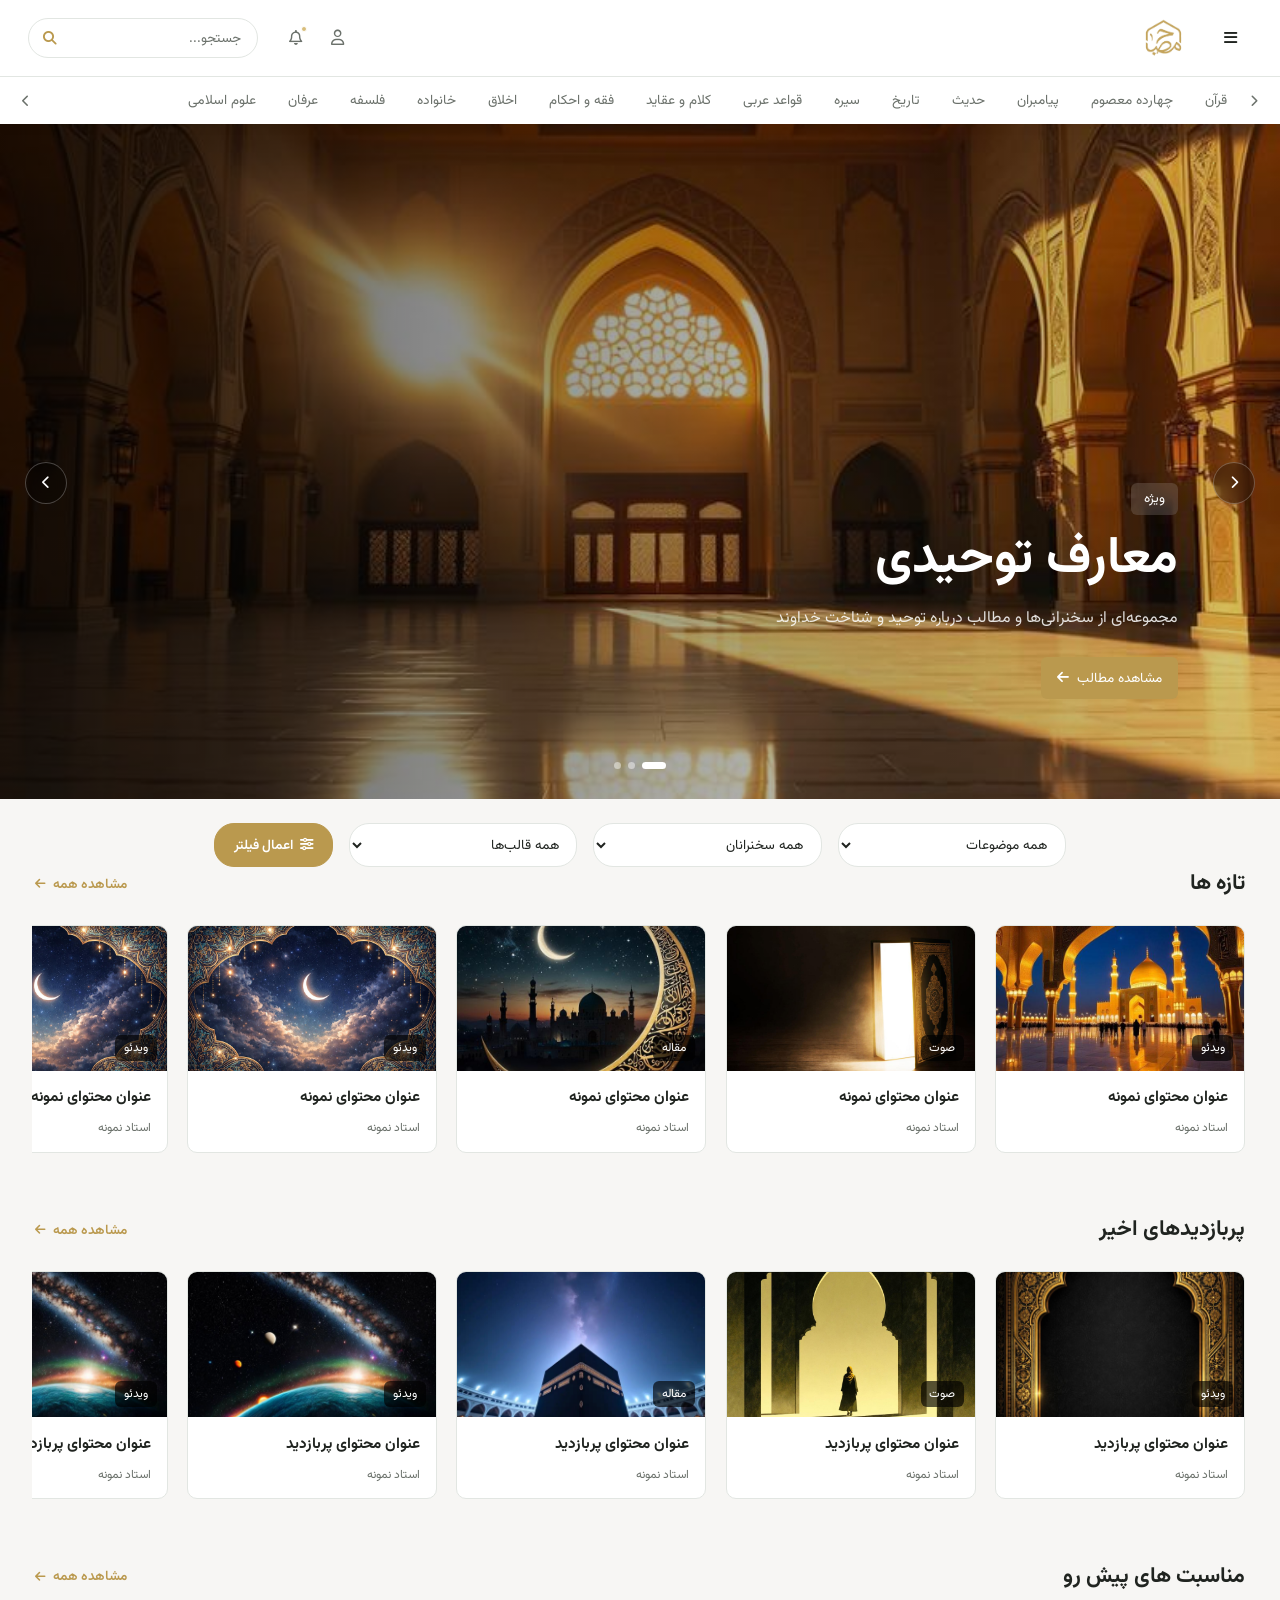
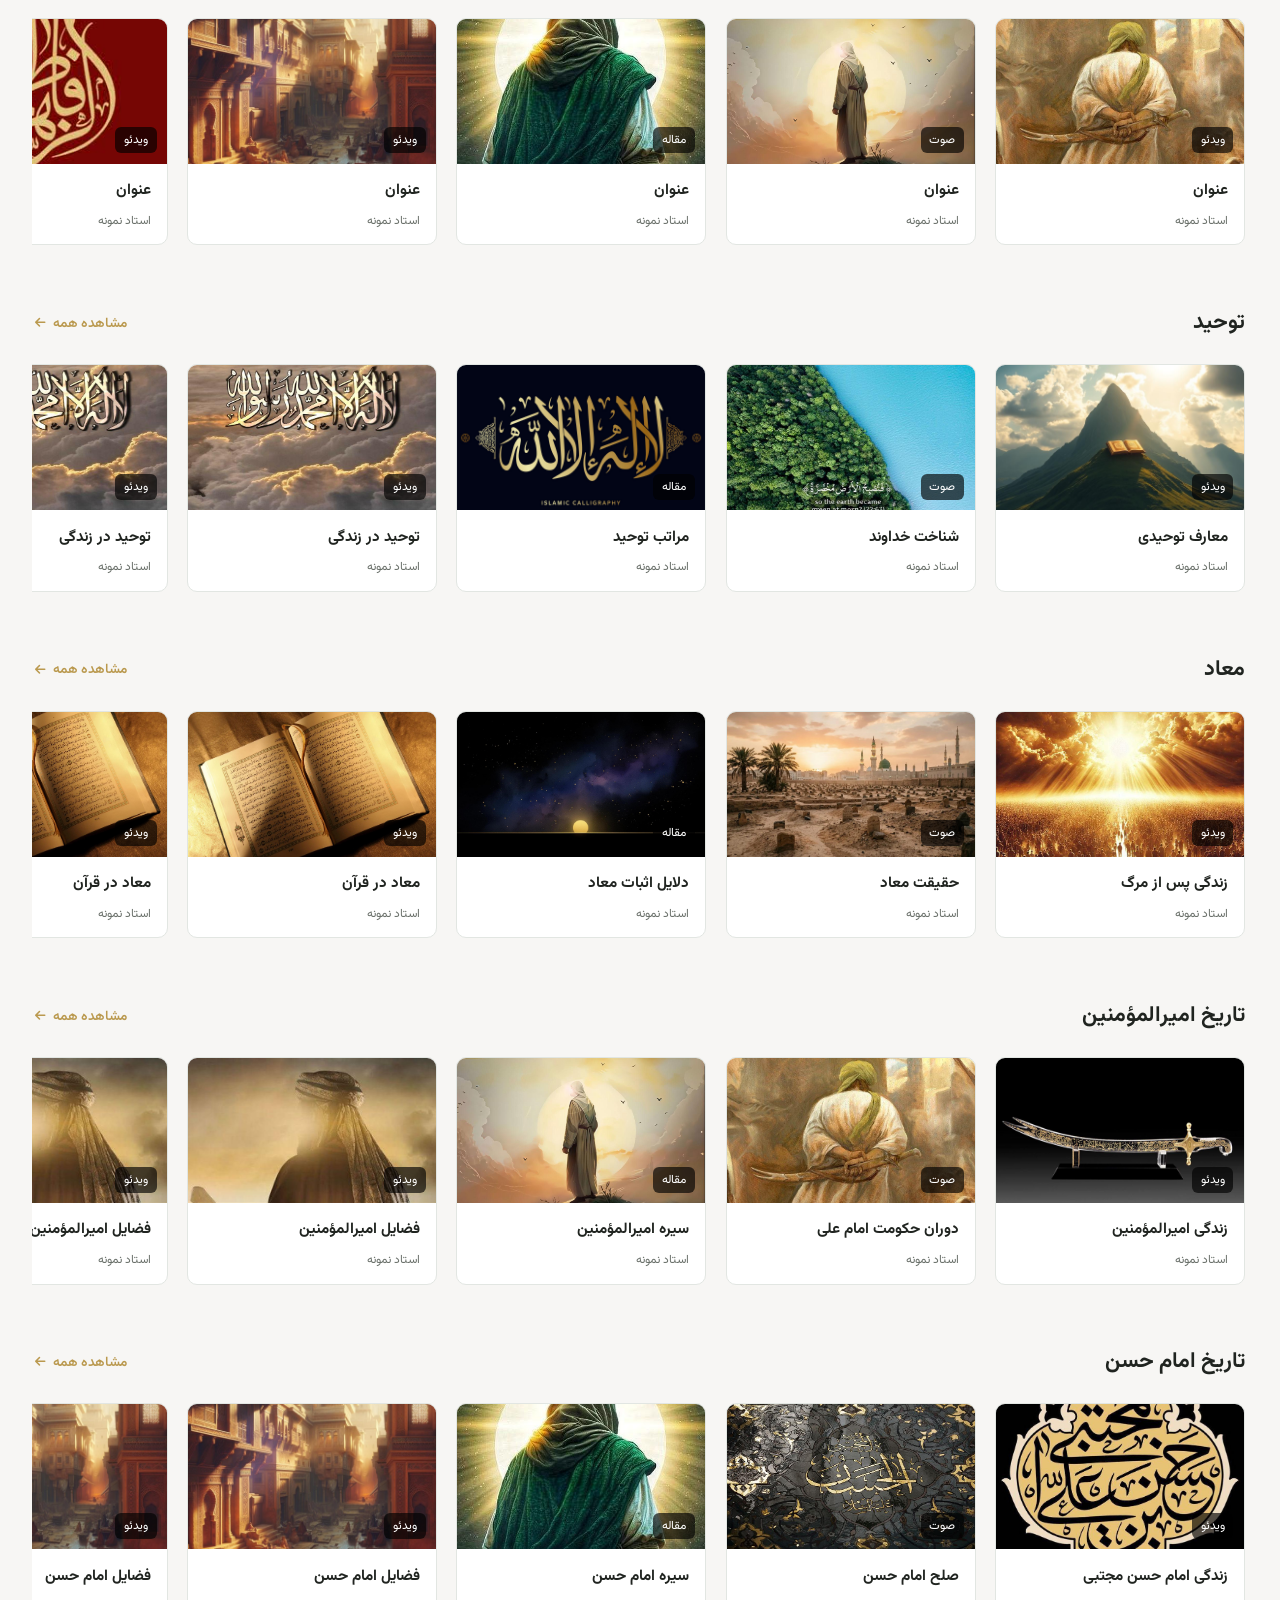
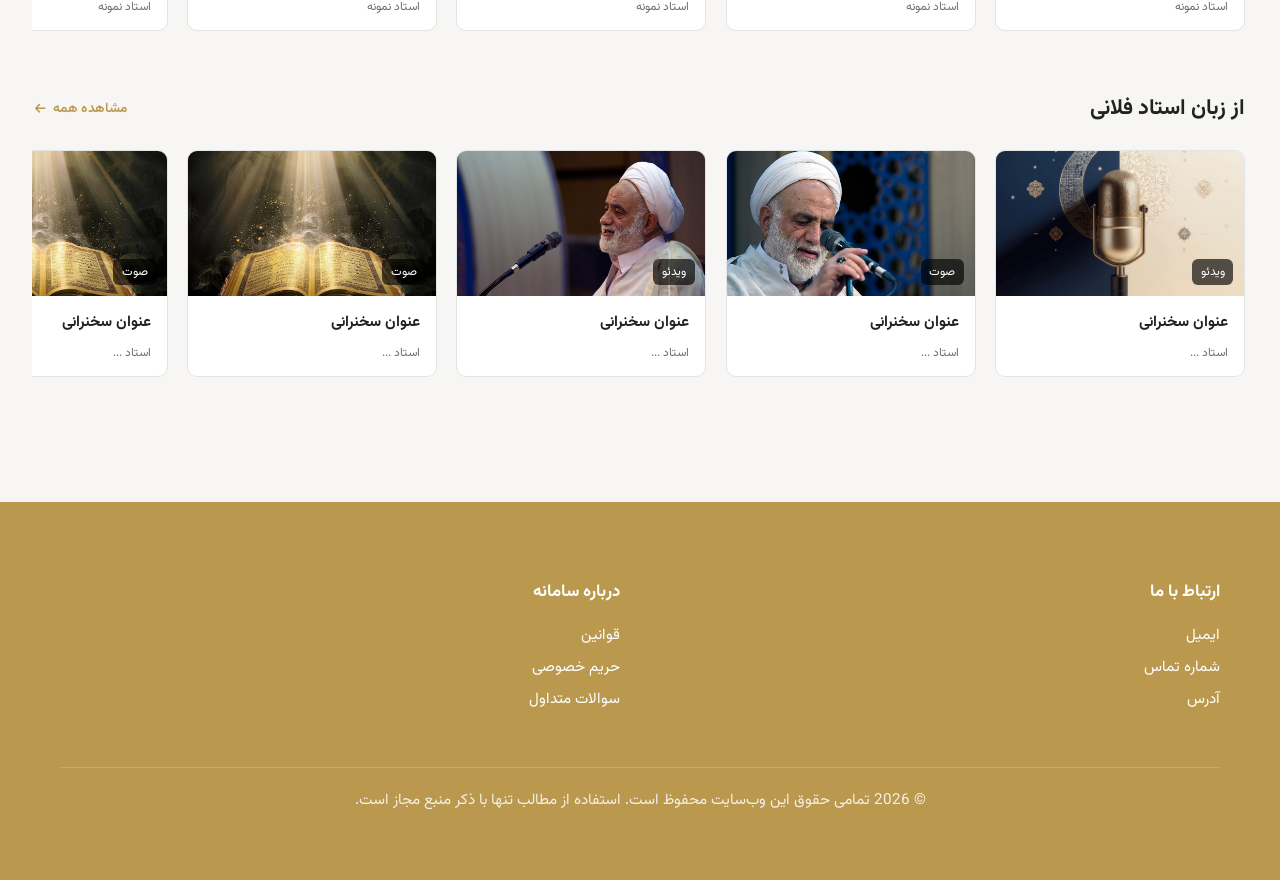
==== index.html @ 0bfedc6c "Change foldering" ====
﻿<!DOCTYPE html>
<html lang="fa" dir="rtl">

<head>

    <meta charset="UTF-8">
    <meta name="viewport" content="width=device-width, initial-scale=1.0">
    
    <title>سامانه مصباح</title>

    <!-- Font Awesome -->
    <link rel="stylesheet"
          href="https://cdnjs.cloudflare.com/ajax/libs/font-awesome/6.5.2/css/all.min.css">

    <!-- CSS -->
    <link rel="stylesheet" href="css/global.css">
    <link rel="stylesheet" href="css/home.css">

</head>

<body>

    <!-- Header -->
    <div id="header"></div>

    <main class="home-page">

        <!-- ================== HOME HERO ================== -->
        <section class="home-hero">
            <div class="hero-slider">

                <!-- SLIDE 1 -->
                <div class="hero-slide active"
                    style="background-image: url('pics/hero/hero1.jpg');">

                    <div class="hero-slide-overlay"></div>

                    <div class="hero-slide-content">

                        <span class="hero-slide-label">
                            ویژه
                        </span>

                        <h1>
                            معارف توحیدی
                        </h1>

                        <p>
                            مجموعه‌ای از سخنرانی‌ها و مطالب درباره توحید و شناخت خداوند
                        </p>

                        <button class="hero-slide-btn">
                            مشاهده مطالب
                            <i class="fa-solid fa-arrow-left"></i>
                        </button>

                    </div>
                </div>


                <!-- SLIDE 2 -->
                 <div class="hero-slide"
                    style="background-image: url('pics/hero/hero2.jpg');">

                    <div class="hero-slide-overlay"></div>

                    <div class="hero-slide-content">

                        <span class="hero-slide-label">
                            منتخب
                        </span>

                        <h1>
                            امام حسن مجتبی (ع)
                        </h1>

                        <p>
                            نگاهی به زندگی، سیره و شخصیت کریم اهل‌بیت
                        </p>

                        <button class="hero-slide-btn">
                            مشاهده مطالب
                            <i class="fa-solid fa-arrow-left"></i>
                        </button>

                    </div>
                </div>
                <div class="hero-slide"
                    style="background-image: url('pics/hero/hero2.jpg');">

                    <div class="hero-slide-overlay"></div>

                    <div class="hero-slide-content">

                        <span class="hero-slide-label">
                            منتخب
                        </span>

                        <h1>
                            امام حسن مجتبی (ع)
                        </h1>

                        <p>
                            نگاهی به زندگی، سیره و شخصیت کریم اهل‌بیت
                        </p>

                        <button class="hero-slide-btn">
                            مشاهده مطالب
                            <i class="fa-solid fa-arrow-left"></i>
                        </button>

                    </div>
                </div>


                <!-- SLIDE 3 -->
                <div class="hero-slide"
                    style="background-image: url('pics/hero/hero3.png');">

                    <div class="hero-slide-overlay"></div>

                    <div class="hero-slide-content">

                        <span class="hero-slide-label">
                            سخنرانی
                        </span>

                        <h1>
                            تاریخ امیرالمؤمنین (ع)
                        </h1>

                        <p>
                            مجموعه‌ای از سخنرانی‌ها درباره زندگی و تاریخ امیرالمؤمنین
                        </p>

                        <button class="hero-slide-btn">
                            مشاهده مطالب
                            <i class="fa-solid fa-arrow-left"></i>
                        </button>

                    </div>
                </div>


                <!-- SLIDER CONTROLS -->

                <button class="hero-slider-arrow hero-slider-prev"
                        aria-label="اسلاید قبلی">
                    <i class="fa-solid fa-chevron-right"></i>
                </button>

                <button class="hero-slider-arrow hero-slider-next"
                        aria-label="اسلاید بعدی">
                    <i class="fa-solid fa-chevron-left"></i>
                </button>


                <!-- DOTS -->

                <div class="hero-slider-dots">

                    <button class="hero-dot active"
                            data-slide="0"></button>

                    <button class="hero-dot"
                            data-slide="1"></button>

                    <button class="hero-dot"
                            data-slide="2"></button>

                </div>

            </div>
        </section>

        <!-- ================= HOME CONTENT ================= -->
        <section class="home-content">

            <!-- ================= VIDEO FILTER ================= -->
            <div class="filter-fields">

                <!-- موضوع -->
                <div class="filter-field">
                    <select id="topic-filter">
                        <option value="">همه موضوعات</option>
                        <option value="quran">قرآن</option>
                        <option value="ahlulbayt">چهارده معصوم</option>
                        <option value="prophets">پیامبران</option>
                        <option value="hadith">حدیث</option>
                        <option value="history">تاریخ</option>
                        <option value="seerah">سیره</option>
                        <option value="arabic">قواعد عربی</option>
                        <option value="aqeedah">کلام و عقاید</option>
                        <option value="fiqh">فقه و احکام</option>
                        <option value="ethics">اخلاق</option>
                        <option value="family">خانواده</option>
                        <option value="islamic-sciences">علوم اسلامی</option>
                    </select>
                </div>


                <!-- نام سخنران -->
                <div class="filter-field">
                    <select id="speaker-filter">
                        <option value="">همه سخنرانان</option>
                        <option value="speaker1">سخنران 1</option>
                        <option value="speaker2">سخنران 2</option>
                        <option value="speaker3">سخنران 3</option>
                    </select>
                </div>


                <!-- قالب -->
                <div class="filter-field">
                    <select id="format-filter">
                        <option value="">همه قالب‌ها</option>
                        <option value="video">ویدیو</option>
                        <option value="audio">صوت</option>
                        <option value="image">عکس</option>
                        <option value="text">متن</option>
                    </select>
                </div>


                <!-- دکمه اعمال -->
                <button type="button" class="filter-button" id="apply-filter">
                    <i class="fa-solid fa-sliders"></i>
                    اعمال فیلتر
                </button>

            </div>

            <!-- ===== NEWEST ===== -->
            <section class="content-row">

                <div class="content-row-header">
                    <h2>تازه ها</h2>
                    <a href="results.html?type=newest" class="view-all">مشاهده همه <i class="fa-solid fa-arrow-left"></i></a>
                </div>

                <div class="content-slider">

                    <article class="content-card">
                        <div class="content-card-image">
                            <img src="pics/content/content1.jpg" alt="">
                            <span class="content-type">ویدئو</span>
                        </div>

                        <div class="content-card-body">
                            <h3>عنوان محتوای نمونه</h3>
                            <p>استاد نمونه</p>
                        </div>
                    </article>

                    <article class="content-card">
                        <div class="content-card-image">
                            <img src="pics/content/content2.jpg" alt="">
                            <span class="content-type">صوت</span>
                        </div>

                        <div class="content-card-body">
                            <h3>عنوان محتوای نمونه</h3>
                            <p>استاد نمونه</p>
                        </div>
                    </article>

                    
                    <article class="content-card">
                        <div class="content-card-image">
                            <img src="pics/content/content3.jpg" alt="">
                            <span class="content-type">مقاله</span>
                        </div>

                        <div class="content-card-body">
                            <h3>عنوان محتوای نمونه</h3>
                            <p>استاد نمونه</p>
                        </div>
                    </article>

                    <article class="content-card">
                        <div class="content-card-image">
                            <img src="pics/content/content4.jpg" alt="">
                            <span class="content-type">ویدئو</span>
                        </div>

                        <div class="content-card-body">
                            <h3>عنوان محتوای نمونه</h3>
                            <p>استاد نمونه</p>
                        </div>
                    </article>

                    <article class="content-card">
                        <div class="content-card-image">
                            <img src="pics/content/content4.jpg" alt="">
                            <span class="content-type">ویدئو</span>
                        </div>

                        <div class="content-card-body">
                            <h3>عنوان محتوای نمونه</h3>
                            <p>استاد نمونه</p>
                        </div>
                    </article>
                </div>
            </section>


            <!-- ===== MOST VIEWED ===== -->
            <section class="content-row">

                <div class="content-row-header">
                    <h2>پربازدیدهای اخیر</h2>
                    <a href="results.html?type=popular" class="view-all">مشاهده همه <i class="fa-solid fa-arrow-left"></i></a>
                </div>

                <div class="content-slider">

                    <article class="content-card">
                        <div class="content-card-image">
                            <img src="pics/content/content5.jpg" alt="">
                            <span class="content-type">ویدئو</span>
                        </div>

                        <div class="content-card-body">
                            <h3>عنوان محتوای پربازدید</h3>
                            <p>استاد نمونه</p>
                        </div>
                    </article>

                    <article class="content-card">
                        <div class="content-card-image">
                            <img src="pics/content/content6.jpg" alt="">
                            <span class="content-type">صوت</span>
                        </div>

                        <div class="content-card-body">
                            <h3>عنوان محتوای پربازدید</h3>
                            <p>استاد نمونه</p>
                        </div>
                    </article>

                    <article class="content-card">
                        <div class="content-card-image">
                            <img src="pics/content/content7.jpg" alt="">
                            <span class="content-type">مقاله</span>
                        </div>

                        <div class="content-card-body">
                            <h3>عنوان محتوای پربازدید</h3>
                            <p>استاد نمونه</p>
                        </div>
                    </article>

                    <article class="content-card">
                        <div class="content-card-image">
                            <img src="pics/content/content8.jpg" alt="">
                            <span class="content-type">ویدئو</span>
                        </div>

                        <div class="content-card-body">
                            <h3>عنوان محتوای پربازدید</h3>
                            <p>استاد نمونه</p>
                        </div>
                    </article>

                                    <article class="content-card">
                        <div class="content-card-image">
                            <img src="pics/content/content8.jpg" alt="">
                            <span class="content-type">ویدئو</span>
                        </div>

                        <div class="content-card-body">
                            <h3>عنوان محتوای پربازدید</h3>
                            <p>استاد نمونه</p>
                        </div>
                    </article>

                </div>
            </section>

            <!-- ===== Upcoming occasions ===== -->
            <section class="content-row">

                <div class="content-row-header">
                    <h2>مناسبت های پیش رو</h2>
                    <a href="results.html?type=upcoming" class="view-all">مشاهده همه <i class="fa-solid fa-arrow-left"></i></a>
                </div>

                <div class="content-slider">

                    <article class="content-card">
                        <div class="content-card-image">
                            <img src="pics/content/content18.jpg" alt="">
                            <span class="content-type">ویدئو</span>
                        </div>

                        <div class="content-card-body">
                            <h3>عنوان</h3>
                            <p>استاد نمونه</p>
                        </div>
                    </article>

                    <article class="content-card">
                        <div class="content-card-image">
                            <img src="pics/content/content19.jpg" alt="">
                            <span class="content-type">صوت</span>
                        </div>

                        <div class="content-card-body">
                            <h3>عنوان</h3>
                            <p>استاد نمونه</p>
                        </div>
                    </article>

                    <article class="content-card">
                        <div class="content-card-image">
                            <img src="pics/content/content23.jpg" alt="">
                            <span class="content-type">مقاله</span>
                        </div>

                        <div class="content-card-body">
                            <h3>عنوان</h3>
                            <p>استاد نمونه</p>
                        </div>
                    </article>

                    <article class="content-card">
                        <div class="content-card-image">
                            <img src="pics/content/content24.jpg" alt="">
                            <span class="content-type">ویدئو</span>
                        </div>

                        <div class="content-card-body">
                            <h3>عنوان</h3>
                            <p>استاد نمونه</p>
                        </div>
                    </article>

                                    <article class="content-card">
                        <div class="content-card-image">
                            <img src="pics/content/content29.jpg" alt="">
                            <span class="content-type">ویدئو</span>
                        </div>

                        <div class="content-card-body">
                            <h3>عنوان</h3>
                            <p>استاد نمونه</p>
                        </div>
                    </article>

                </div>
            </section>

            <!-- ===== TOHID ===== -->
            <section class="content-row">

                <div class="content-row-header">
                    <h2>توحید</h2>
                    <a href="#" class="view-all">مشاهده همه <i class="fa-solid fa-arrow-left"></i></a>
                </div>

                <div class="content-slider">

                    <article class="content-card">
                        <div class="content-card-image">
                            <img src="pics/content/content9.jpg" alt="">
                            <span class="content-type">ویدئو</span>
                        </div>
                        <div class="content-card-body">
                            <h3>معارف توحیدی</h3>
                            <p>استاد نمونه</p>
                        </div>
                    </article>

                    <article class="content-card">
                        <div class="content-card-image">
                            <img src="pics/content/content10.jpg" alt="">
                            <span class="content-type">صوت</span>
                        </div>
                        <div class="content-card-body">
                            <h3>شناخت خداوند</h3>
                            <p>استاد نمونه</p>
                        </div>
                    </article>

                    <article class="content-card">
                        <div class="content-card-image">
                            <img src="pics/content/content11.jpg" alt="">
                            <span class="content-type">مقاله</span>
                        </div>
                        <div class="content-card-body">
                            <h3>مراتب توحید</h3>
                            <p>استاد نمونه</p>
                        </div>
                    </article>

                    <article class="content-card">
                        <div class="content-card-image">
                            <img src="pics/content/content12.jpg" alt="">
                            <span class="content-type">ویدئو</span>
                        </div>
                        <div class="content-card-body">
                            <h3>توحید در زندگی</h3>
                            <p>استاد نمونه</p>
                        </div>
                    </article>

                                    <article class="content-card">
                        <div class="content-card-image">
                            <img src="pics/content/content12.jpg" alt="">
                            <span class="content-type">ویدئو</span>
                        </div>
                        <div class="content-card-body">
                            <h3>توحید در زندگی</h3>
                            <p>استاد نمونه</p>
                        </div>
                    </article>

                </div>
            </section>


            <!-- ===== MAAD ===== -->
            <section class="content-row">

                <div class="content-row-header">
                    <h2>معاد</h2>
                    <a href="#" class="view-all">مشاهده همه <i class="fa-solid fa-arrow-left"></i></a>
                </div>

                <div class="content-slider">

                    <article class="content-card">
                        <div class="content-card-image">
                            <img src="pics/content/content13.jpg" alt="">
                            <span class="content-type">ویدئو</span>
                        </div>
                        <div class="content-card-body">
                            <h3>زندگی پس از مرگ</h3>
                            <p>استاد نمونه</p>
                        </div>
                    </article>

                    <article class="content-card">
                        <div class="content-card-image">
                            <img src="pics/content/content14.jpg" alt="">
                            <span class="content-type">صوت</span>
                        </div>
                        <div class="content-card-body">
                            <h3>حقیقت معاد</h3>
                            <p>استاد نمونه</p>
                        </div>
                    </article>

                    <article class="content-card">
                        <div class="content-card-image">
                            <img src="pics/content/content15.jpg" alt="">
                            <span class="content-type">مقاله</span>
                        </div>
                        <div class="content-card-body">
                            <h3>دلایل اثبات معاد</h3>
                            <p>استاد نمونه</p>
                        </div>
                    </article>

                    <article class="content-card">
                        <div class="content-card-image">
                            <img src="pics/content/content16.jpg" alt="">
                            <span class="content-type">ویدئو</span>
                        </div>
                        <div class="content-card-body">
                            <h3>معاد در قرآن</h3>
                            <p>استاد نمونه</p>
                        </div>
                    </article>

                                    <article class="content-card">
                        <div class="content-card-image">
                            <img src="pics/content/content16.jpg" alt="">
                            <span class="content-type">ویدئو</span>
                        </div>
                        <div class="content-card-body">
                            <h3>معاد در قرآن</h3>
                            <p>استاد نمونه</p>
                        </div>
                    </article>

                </div>
            </section>


            <!-- ===== IMAM ALI ===== -->
            <section class="content-row">

                <div class="content-row-header">
                    <h2>تاریخ امیرالمؤمنین</h2>
                    <a href="#" class="view-all">مشاهده همه <i class="fa-solid fa-arrow-left"></i></a>
                </div>

                <div class="content-slider">

                    <article class="content-card">
                        <div class="content-card-image">
                            <img src="pics/content/content17.jpg" alt="">
                            <span class="content-type">ویدئو</span>
                        </div>
                        <div class="content-card-body">
                            <h3>زندگی امیرالمؤمنین</h3>
                            <p>استاد نمونه</p>
                        </div>
                    </article>

                    <article class="content-card">
                        <div class="content-card-image">
                            <img src="pics/content/content18.jpg" alt="">
                            <span class="content-type">صوت</span>
                        </div>
                        <div class="content-card-body">
                            <h3>دوران حکومت امام علی</h3>
                            <p>استاد نمونه</p>
                        </div>
                    </article>

                    <article class="content-card">
                        <div class="content-card-image">
                            <img src="pics/content/content19.jpg" alt="">
                            <span class="content-type">مقاله</span>
                        </div>
                        <div class="content-card-body">
                            <h3>سیره امیرالمؤمنین</h3>
                            <p>استاد نمونه</p>
                        </div>
                    </article>

                    <article class="content-card">
                        <div class="content-card-image">
                            <img src="pics/content/content20.jpg" alt="">
                            <span class="content-type">ویدئو</span>
                        </div>
                        <div class="content-card-body">
                            <h3>فضایل امیرالمؤمنین</h3>
                            <p>استاد نمونه</p>
                        </div>
                    </article>

                                    <article class="content-card">
                        <div class="content-card-image">
                            <img src="pics/content/content20.jpg" alt="">
                            <span class="content-type">ویدئو</span>
                        </div>
                        <div class="content-card-body">
                            <h3>فضایل امیرالمؤمنین</h3>
                            <p>استاد نمونه</p>
                        </div>
                    </article>

                </div>
            </section>


            <!-- ===== IMAM HASAN ===== -->
            <section class="content-row">

                <div class="content-row-header">
                    <h2>تاریخ امام حسن</h2>
                    <a href="#" class="view-all">مشاهده همه <i class="fa-solid fa-arrow-left"></i></a>
                </div>

                <div class="content-slider">

                    <article class="content-card">
                        <div class="content-card-image">
                            <img src="pics/content/content21.jpg" alt="">
                            <span class="content-type">ویدئو</span>
                        </div>
                        <div class="content-card-body">
                            <h3>زندگی امام حسن مجتبی</h3>
                            <p>استاد نمونه</p>
                        </div>
                    </article>

                    <article class="content-card">
                        <div class="content-card-image">
                            <img src="pics/content/content22.jpg" alt="">
                            <span class="content-type">صوت</span>
                        </div>
                        <div class="content-card-body">
                            <h3>صلح امام حسن</h3>
                            <p>استاد نمونه</p>
                        </div>
                    </article>

                    <article class="content-card">
                        <div class="content-card-image">
                            <img src="pics/content/content23.jpg" alt="">
                            <span class="content-type">مقاله</span>
                        </div>
                        <div class="content-card-body">
                            <h3>سیره امام حسن</h3>
                            <p>استاد نمونه</p>
                        </div>
                    </article>

                    <article class="content-card">
                        <div class="content-card-image">
                            <img src="pics/content/content24.jpg" alt="">
                            <span class="content-type">ویدئو</span>
                        </div>
                        <div class="content-card-body">
                            <h3>فضایل امام حسن</h3>
                            <p>استاد نمونه</p>
                        </div>
                    </article>

                                    <article class="content-card">
                        <div class="content-card-image">
                            <img src="pics/content/content24.jpg" alt="">
                            <span class="content-type">ویدئو</span>
                        </div>
                        <div class="content-card-body">
                            <h3>فضایل امام حسن</h3>
                            <p>استاد نمونه</p>
                        </div>
                    </article>

                </div>
            </section>


            <!-- ===== BY PROFESSOR ===== -->
            <section class="content-row">

                <div class="content-row-header">
                    <h2>از زبان استاد فلانی</h2>
                    <a href="#" class="view-all">مشاهده همه <i class="fa-solid fa-arrow-left"></i></a>
                </div>

                <div class="content-slider">

                    <article class="content-card">
                        <div class="content-card-image">
                            <img src="pics/content/content25.jpg" alt="">
                            <span class="content-type">ویدئو</span>
                        </div>
                        <div class="content-card-body">
                            <h3>عنوان سخنرانی</h3>
                            <p>استاد ...</p>
                        </div>
                    </article>

                    <article class="content-card">
                        <div class="content-card-image">
                            <img src="pics/content/content26.jpg" alt="">
                            <span class="content-type">صوت</span>
                        </div>
                        <div class="content-card-body">
                            <h3>عنوان سخنرانی</h3>
                            <p>استاد ...</p>
                        </div>
                    </article>

                    <article class="content-card">
                        <div class="content-card-image">
                            <img src="pics/content/content27.jpg" alt="">
                            <span class="content-type">ویدئو</span>
                        </div>
                        <div class="content-card-body">
                            <h3>عنوان سخنرانی</h3>
                            <p>استاد ...</p>
                        </div>
                    </article>

                    <article class="content-card">
                        <div class="content-card-image">
                            <img src="pics/content/content28.jpg" alt="">
                            <span class="content-type">صوت</span>
                        </div>
                        <div class="content-card-body">
                            <h3>عنوان سخنرانی</h3>
                            <p>استاد ...</p>
                        </div>
                    </article>

                                    <article class="content-card">
                        <div class="content-card-image">
                            <img src="pics/content/content28.jpg" alt="">
                            <span class="content-type">صوت</span>
                        </div>
                        <div class="content-card-body">
                            <h3>عنوان سخنرانی</h3>
                            <p>استاد ...</p>
                        </div>
                    </article>

                </div>
            </section>

        </section>

    </main>

    <!-- Footer -->
    <div id="footer"></div>

    <script src="js/global.js"></script>
    <script src="js/home.js"></script>

</body>

</html>
---- css/global.css ----
/* ===========================
   Google Font
=========================== */

@import url('https://fonts.googleapis.com/css2?family=Vazirmatn:wght@300;400;500;600;700&display=swap');
/* =========================================================
   ROOT VARIABLES
========================================================= */

:root {

    /* Colors */
    
    --primary: #ba994e;
    --primary-light: #D8BD7A;
    --primary-soft: #f3eddd;
    --primary-dark: #9B7B38;


    --background: #f7f6f4;
    /* --background: #120b00; */
    --surface: #ffffff;

    --text: #202420;
    /* --text: #fdfdfd; */
    --text-light: #6b716b;

    --border: #e2e6e2;

    /* Navbar */
    --navbar-height: 76px;
    --category-height: 48px;
    --mobile-navbar-height: 64px;
    --mobile-category-height: 46px;
    /* Radius */
    --radius-sm: 6px;
    --radius-md: 10px;
    --radius-lg: 20px;

    /* Font */
    --font-family: "Vazirmatn", Tahoma, sans-serif;

    /* Font sizes */
    --fs-xs: 0.75rem;
    --fs-sm: 0.85rem;
    --fs-md: 0.95rem;
    --fs-lg: 1.05rem;

    /* Shadows */
    --shadow-navbar:
        0 2px 12px rgba(0, 0, 0, 0.06);

    --shadow-menu:
        0 12px 35px rgba(0, 0, 0, 0.12);

    /* Transition */
    --transition: 0.2s ease;
}


/* =========================================================
   GLOBAL
========================================================= */

* {
    box-sizing: border-box;
}

body {
    margin: 0;
    font-family: var(--font-family);
    color: var(--text);
    background: var(--background);
}


/* =========================================================
   HEADER
========================================================= */

.site-header {
    width: 100%;
    background: var(--surface);
    box-shadow: var(--shadow-navbar);
    position: fixed;
    top: 0;
    right: 0;
    width: 100%;
    z-index: 1000;
}


/* =========================================================
   MAIN NAVBAR
========================================================= */

.navbar {

    height: var(--navbar-height);

    width: 100%;

    display: flex;
    align-items: center;

    padding: 0 28px;

    direction: rtl;
}


/* =========================================================
   NAV RIGHT
========================================================= */

.nav-right {

    display: flex;
    align-items: center;

    gap: 24px;

    flex-shrink: 0;
}


/* =========================================================
   CENTER
========================================================= */

.nav-center {

    flex: 1;
    min-width: 40px;
}


/* =========================================================
   NAV LEFT
========================================================= */

.nav-left {

    display: flex;
    align-items: center;

    gap: 18px;

    flex-shrink: 0;
}


/* =========================================================
   MENU
========================================================= */

.menu-wrapper {
    position: relative;
}

.menu-toggle {

    height: 42px;

    display: flex;
    align-items: center;
    gap: 9px;

    padding: 0 14px;

    border: 1px solid transparent;

    background: transparent;

    color: var(--text);

    font-family: inherit;
    font-size: var(--fs-md);

    cursor: pointer;

    border-radius: var(--radius-md);

    transition: var(--transition);
    position: relative;
    z-index: 2100;
}

.menu-toggle:hover {
    background: var(--primary-soft);
    color: var(--primary);
}

.menu-wrapper.menu-open .menu-toggle {

    color: var(--primary);

    background: var(--primary-soft);
}


.menu-wrapper.menu-open .menu-toggle i {

    transform: rotate(90deg);

}

.menu-toggle i {
    font-size: var(--fs-md);
    transition:var(--transition);
}
/* =========================================================
   SIDE MENU
========================================================= */

.mega-menu {

    position: fixed;

    top: 0;
    right: 0;

    width: 340px;
    height: 100vh;

    padding: 80px 0 30px;

    background: var(--surface);

    border: none;
    border-radius: 0;

    box-shadow:
        0 0 90px 100px rgba(0, 0, 0, 0.06);

    overflow-y: auto;

    z-index: 2000;

    /* حالت بسته */
    transform: translateX(100%);

    opacity: 1;
    visibility: hidden;

    transition:
        transform 0.3s ease,
        visibility 0.3s ease;
}

.menu-wrapper.menu-open .mega-menu {

    transform: translateX(0);

    visibility: visible;
}

/* =========================================================
   MENU SECTIONS
========================================================= */

.menu-section {

    padding: 8px 0;

    border: none;
}

.menu-section + .menu-section {

    border-top: 1px solid var(--border);

}


/* =========================================================
   MENU LINKS
========================================================= */

.menu-section a {

    display: flex;
    align-items: center;

    gap: 13px;

    padding: 11px 24px;

    color: var(--text);

    text-decoration: none;

    font-size: var(--fs-md);

    transition: var(--transition);
}

.menu-section a i {
    width: 20px;

    text-align: center;

    color: var(--primary);

    font-size: var(--fs-sm);

    flex-shrink: 0;
}

.menu-section a:hover {

    background: var(--primary-soft);

    color: var(--primary);
}

/* =========================================================
   LOGO
========================================================= */

.logo {

    display: flex;
    align-items: center;

    gap: 9px;

    color: var(--primary);

    text-decoration: none;

    white-space: nowrap;
}

.logo img {

    width: 43px;
    height: 43px;

    object-fit: contain;
}


/* =========================================================
   NAV ICONS
========================================================= */

.nav-actions {

    display: flex;
    align-items: center;

    gap: 4px;
}

.nav-icon {

    position: relative;

    width: 38px;
    height: 38px;

    display: flex;
    align-items: center;
    justify-content: center;

    border: none;

    background: transparent;

    color: var(--text-light);

    border-radius: 50%;

    font-size: var(--fs-md);

    cursor: pointer;

    transition: var(--transition);
}

.nav-icon:hover {

    background: var(--primary-soft);

    color: var(--primary);
}

.notification-dot {

    position: absolute;

    top: 7px;
    right: 7px;

    width: 6px;
    height: 6px;

    background: var(--primary-light);

    border-radius: 50%;

    border: 1px solid var(--surface);
}

/* =========================================================
   SEARCH
========================================================= */

.nav-search {

    width: 230px;
    height: 40px;

    display: flex;
    align-items: center;

    border: 1px solid var(--border);

    border-radius: 20px;

    background: var(--surface);

    overflow: hidden;

    transition: var(--transition);
}

.nav-search:focus-within {

    border-color: var(--primary);

    background: var(--surface);

    box-shadow:
        0 0 2px 1px var(--primary-dark);
}

.nav-search input {

    flex: 1;

    width: 100%;

    height: 100%;

    padding: 0 16px;

    border: none;

    outline: none;

    background: transparent;

    color: var(--text);

    font-family: inherit;

    font-size: var(--fs-sm);
}

.nav-search input::placeholder {
    color: var(--text-light);
}

.nav-search button {
    width: 42px;
    height: 100%;

    border: none;

    background: transparent;

    color: var(--primary);

    cursor: pointer;

    font-size: var(--fs-sm);
}
/* =====================================
   DROPDOWN
===================================== */

.nav-dropdown {
    position: fixed;

    z-index: 20000;

    width: 270px;

    background: var(--surface);

    border: 1px solid var(--border);
    border-radius: 14px;

    box-shadow: 0 12px 35px rgba(0, 0, 0, 0.12);

    overflow: visible;

    direction: rtl;

    opacity: 0;
    visibility: hidden;
    pointer-events: none;

    transform: translateY(-8px);

    transition:
        opacity 0.2s ease,
        transform 0.2s ease,
        visibility 0.2s ease;
}

.nav-dropdown.show {
    opacity: 1;
    visibility: visible;
    pointer-events: auto;

    transform: translateY(0);
}

/* =====================================
   HEADER
===================================== */

.dropdown-header {
    display: flex;
    align-items: center;
    justify-content: space-between;

    padding: 14px 16px;

    font-size: var(--fs-sm);
    font-weight: 600;

    border-bottom: 1px solid var(--border);
}

.dropdown-count {
    width: 22px;
    height: 22px;

    display: flex;
    align-items: center;
    justify-content: center;

    border-radius: 50%;

    background: var(--primary);
    color: var(--surface);

    font-size: 11px;
}

/* =====================================
   ITEMS
===================================== */

.dropdown-item {
    display: flex;
    align-items: flex-start;
    gap: 11px;

    padding: 13px 15px;

    border-bottom: 1px solid var(--border);

    transition: background 0.2s ease;
}

.dropdown-item:hover {
    background: var(--background);
}

.dropdown-item > i {
    width: 34px;
    height: 34px;

    flex-shrink: 0;

    display: flex;
    align-items: center;
    justify-content: center;

    border-radius: 50%;

    background: var(--background);
    color: var(--primary);
}

.dropdown-item strong {
    display: block;

    margin-bottom: 3px;

    font-size: var(--fs-sm);
}

.dropdown-item p {
    margin: 0;

    color: var(--gray);

    font-size: var(--fs-xs);

    line-height: 1.6;
}

/* =====================================
   FOOTER
===================================== */

.dropdown-footer {
    display: block;

    padding: 12px;

    text-align: center;

    color: var(--primary);

    font-size: var(--fs-xs);
    font-weight: 600;

    text-decoration: none;

    transition: background 0.2s ease;
}

.dropdown-footer:hover {
    background: var(--background);
}

/* =====================================
   USER
===================================== */

.user-dropdown-profile {
    display: flex;
    align-items: center;
    gap: 11px;

    padding: 16px;
}

.user-avatar {
    width: 42px;
    height: 42px;

    flex-shrink: 0;

    display: flex;
    align-items: center;
    justify-content: center;

    border-radius: 50%;

    background: var(--primary);
    color: var(--surface);
}

.user-dropdown-profile strong {
    display: block;

    font-size: var(--fs-sm);
}

.user-dropdown-profile span {
    display: block;

    margin-top: 3px;

    color: var(--gray);
    font-size: var(--fs-xs);
}

/* =====================================
   LINKS
===================================== */

.dropdown-link {
    display: flex;
    align-items: center;
    gap: 10px;

    padding: 11px 16px;

    color: var(--text);

    font-size: var(--fs-sm);

    text-decoration: none;

    transition: background 0.2s ease;
}

.dropdown-link:hover {
    background: var(--background);
}

.dropdown-link i {
    width: 18px;

    text-align: center;

    color: var(--gray);
}

.logout-link,
.logout-link i {
    color: #b33;
}

/* =====================================
   DIVIDER
===================================== */

.dropdown-divider {
    height: 1px;

    background: var(--border);
}

/* =========================================================
   LANGUAGE MENU
========================================================= */

.language-link {
    position: relative;
}

.language-link::after {
    content: "";

    position: absolute;

    top: 0;
    right: 100%;

    width: 15px;
    height: 100%;
}

.language-menu {
    position: absolute;

    top: 50%;
    right: calc(100% + 15px);

    width: 150px;

    padding: 6px;

    background: var(--surface);

    border: 1px solid var(--border);

    border-radius: 10px;

    box-shadow:
        0 8px 25px rgba(0, 0, 0, 0.12);

    opacity: 0;
    visibility: hidden;
    pointer-events: none;

    transform:
        translateY(-50%)
        translateX(8px);

    z-index: 30000;

    transition:
        opacity 0.2s ease,
        transform 0.2s ease,
        visibility 0.2s ease;
}

.language-link:hover .language-menu {
    opacity: 1;

    visibility: visible;

    pointer-events: auto;

    transform:
        translateY(-50%)
        translateX(0);
}

.language-link.language-open .language-menu {
    opacity: 1;

    visibility: visible;

    pointer-events: auto;

    transform:
        translateY(-50%)
        translateX(0);
}

/* =================================
   LANGUAGE OPTIONS
================================= */

.language-option {
    display: flex;

    align-items: center;
    justify-content: space-between;

    padding: 10px 12px;

    border-radius: 7px;

    color: var(--text);

    font-size: var(--fs-sm);

    cursor: pointer;

    transition:
        background 0.2s ease,
        color 0.2s ease;
}

.language-option:hover {
    background: var(--background);

    color: var(--primary);
}

.language-option.active {
    background: var(--primary-soft);

    color: var(--primary);

    font-weight: 600;
}

.language-option i {
    width: auto;

    color: var(--primary);

    font-size: 0.75rem;
}
/* =================================
   LANGUAGE ARROW
================================= */

.language-arrow {
    width: auto !important;

    margin-right: auto;

    color: var(--gray) !important;

    font-size: 0.7rem !important;

    transition: transform 0.2s ease;
}

/* =========================================================
   CATEGORY BAR
========================================================= */

.category-bar {

    height: var(--category-height);

    display: flex;
    align-items: center;

    width: 100%;

    padding: 0 12px;

    border-top: 1px solid var(--border);

    background: var(--surface);

    direction: rtl;
}

/* =========================================================
   CATEGORY CONTAINER
========================================================= */

.categories-container {

    flex: 1;

    min-width: 0;

    overflow: hidden;
}

.categories {

    display: flex;
    align-items: center;

    gap: 6px;

    width: max-content;

    white-space: nowrap;

    transition:
        transform 0.3s ease;
}

.categories a {

    display: flex;
    align-items: center;

    height: 32px;

    padding: 0 13px;

    color: var(--text-light);

    text-decoration: none;

    font-size: var(--fs-sm);

    border-radius: 16px;

    transition: var(--transition);
}

.categories a:hover {

    background: var(--primary-soft);

    color: var(--primary);
}

/* =========================================================
   CATEGORY ARROWS
========================================================= */

.category-arrow {

    width: 28px;
    height: 28px;

    flex-shrink: 0;

    display: flex;
    align-items: center;
    justify-content: center;

    border: none;

    background: var(--surface);

    color: var(--text-light);

    border-radius: 50%;

    cursor: pointer;

    transition: var(--transition);

    z-index: 2;
}

.category-arrow:disabled {

    opacity: 0.25;

    cursor: default;

    pointer-events: none;
}

.category-arrow:hover {

    background: var(--primary-soft);

    color: var(--primary);
}

.category-arrow i {
    font-size: var(--fs-xs);
}

/* =========================================================
   MOBILE NAVBAR
========================================================= */

@media (max-width: 768px) {

    /* -------------------------
       MAIN NAVBAR
    ------------------------- */

    .navbar {
        height: var(--mobile-navbar-height);
        padding: 8px 12px;

        gap: 10px;

        flex-wrap: nowrap;

    }


    /* -------------------------
       RIGHT SIDE
    ------------------------- */

    .nav-right {

        gap: 8px;

        flex-shrink: 0;
    }


    /* -------------------------
       LOGO
    ------------------------- */

    .logo {

        gap: 5px;
    }

    .logo img {

        width: 36px;
        height: 36px;
    }

    .logo span {

        display: none;
    }


    /* -------------------------
       MENU
    ------------------------- */

    .menu-toggle {

        width: 40px;
        height: 40px;

        padding: 0;

        justify-content: center;
    }

    .menu-toggle span {

        display: none;
    }

    .menu-toggle i {
        font-size: var(--fs-md);
    }


    /* -------------------------
       CENTER
    ------------------------- */

    .nav-center {

        flex: 1;

        min-width: 0;
    }


    /* -------------------------
       LEFT SIDE
    ------------------------- */

    .nav-left {

        gap: 4px;

        flex-shrink: 1;

        min-width: 0;
    }


    /* -------------------------
       LANGUAGE
    ------------------------- */

    .language-select {
        width: 62px;

        height: 36px;

        padding: 0 5px;

        font-size: var(--fs-xs);
    }


    /* -------------------------
       ICONS
    ------------------------- */

    .nav-actions {

        gap: 0;
    }

    .nav-icon {
        width: 34px;
        height: 34px;

        font-size: var(--fs-sm);
    }


    /* -------------------------
       SEARCH
    ------------------------- */

    .nav-search {

        width: 150px;

        height: 36px;
    }

    .nav-search input {
        padding: 0 10px;

        font-size: var(--fs-xs);
    }

    .nav-search button {

        width: 36px;
    }
    .mega-menu {

        width: min(300px, 85vw);

    }

    /* -------------------------
       CATEGORY BAR
    ------------------------- */

    .category-bar {
        height: var(--mobile-category-height);
        padding: 0 6px;
    }


    .category-arrow {

        width: 26px;
        height: 26px;
    }


    .categories {

        gap: 3px;
    }


    .categories a {
        height: 30px;

        padding: 0 10px;

        font-size: var(--fs-xs);
    }
    
}

/*======================================
    FOOTER
=======================================*/

.footer {
    background: var(--primary);
    color: var(--surface);

    display: grid;

    grid-template-columns: repeat(2, 1fr);

    gap: 40px;

    padding: 60px;
}

.footer h3 {
    margin-bottom: 18px;

    font-size: var(--fs-lg);
}

.footer p {
    margin: 8px 0;

    cursor: pointer;

    font-size: var(--fs-md);
}

.copyright {
    grid-column: 1 / -1;

    text-align: center;

    margin-top: 20px;

    padding-top: 20px;

    border-top: 1px solid rgba(255, 255, 255, .2);

    cursor: default !important;

    font-size: var(--fs-sm);

    opacity: .85;
}

/* =========================================================
   BACK BUTTON
========================================================= */

.back-button {
    display: flex;
    align-items: center;
    gap: 0.5rem;

    position: absolute;
    right: 0;
    padding: 0.65rem 1rem;

    background: var(--surface);
    color: var(--primary-dark);

    border: 1px solid var(--border);
    border-radius: var(--radius-md);

    font-family: inherit;
    font-size: 0.9rem;
    text-decoration: none;

    cursor: pointer;

    transition:
        background 0.2s ease,
        color 0.2s ease,
        border-color 0.2s ease,
        transform 0.2s ease;
}

.back-button:hover {
    background: var(--primary-soft);
    color: var(--primary-dark);

    border-color: var(--primary-light);

    transform: translateX(3px);
}

@media (max-width: 768px) {

    .back-button {
        width: 38px;
        height: 38px;

        padding: 0;

        justify-content: center;

        gap: 0;

        font-size: 0;
    }

    .back-button i {
        font-size: 1rem;
    }

}

/* =========================================================
   PAGE
========================================================= */

.page {
    width: 100%;
    max-width: 1400px;
    margin: 0 auto;
    min-height: calc(
        100vh -
        var(--navbar-height) -
        var(--category-height)
    );

    margin-top:
        calc(
            var(--navbar-height) +
            var(--category-height)
        );

    padding: 2.5rem 3rem 4rem;

    background: var(--background);

    font-family: var(--font-family);

    color: var(--text);

    box-sizing: border-box;
}


/* =========================================================
   PAGE HEADER
========================================================= */

.page-header {

    width: 100%;

    display: flex;

    align-items: center;

    justify-content: center;

    padding-bottom: 1.25rem;
    position: relative;
}

.page-header h1 {

    margin: 0;

    color: var(--primary);

    font-family: var(--font-family);

    font-size: 1.5rem;

    font-weight: 700;

    line-height: 1.8;

    text-align: center;
}
@media (max-width: 700px) {

    .page {
        margin-top: calc(
            var(--mobile-navbar-height) +
            var(--mobile-category-height)
        );
        padding:
            1.5rem
            2rem
            2.5rem;
    }


    .page-header {

        margin-bottom: 1.25rem;

        padding-bottom: 0.75rem;
    }

}
---- css/home.css ----
@import url("./cards.css");
/* =========================================
   HOME CONTENT
========================================= */

.home-content {
    width: 100%;
    max-width: 1400px;

    margin: 0 auto;

    padding: 1.5rem 2rem 4rem;
}


/* =========================================
   CONTENT ROW
========================================= */

.content-row {
    width: 100%;
    margin-bottom: 3rem;
}


/* =========================================
   ROW HEADER
========================================= */

.content-row-header {
    display: flex;
    align-items: center;
    justify-content: space-between;

    margin-bottom: 1.2rem;
    padding: 0 0.2rem;
}

.content-row-header h2 {
    margin: 0;

    color: var(--text);
    font-size: 1.35rem;
    font-weight: 700;
}

.view-all {
    display: flex;
    align-items: center;
    gap: 0.4rem;

    color: var(--primary);
    text-decoration: none;

    font-size: var(--fs-sm);
    font-weight: 600;

    transition: var(--transition);
}

.view-all:hover {
    color: var(--primary-light);
}

.view-all i {
    font-size: var(--fs-xs);
}


/* =========================================
   CONTENT SLIDER
========================================= */

.content-slider {
    display: flex;
    gap: 1.2rem;

    overflow-x: auto;

    padding: 0.3rem 0.2rem 0.8rem;

    scroll-behavior: smooth;

    scrollbar-width: thin;
}




/* =========================================
   MOBILE
========================================= */

@media (max-width: 768px) {

    .home-content {
        padding: 1.8rem 1rem 3rem;
    }

    .content-row {
        margin-bottom: 2.2rem;
    }

    .content-row-header {
        margin-bottom: 0.9rem;
    }

    .content-row-header h2 {
        font-size: 1.1rem;
    }

    .view-all {
        font-size: 0.75rem;
    }

    .content-slider {
        gap: 0.8rem;
    }

}


/* =========================================================
   HOME HERO
========================================================= */

.home-hero {
    width: 100%;
    overflow: hidden;
    margin-top: calc(
        var(--navbar-height) + var(--category-height)
    );
}


/* =========================================================
   HERO SLIDER
========================================================= */

.hero-slider {
    position: relative;

    width: 100%;
    height: 75vh;

    overflow: hidden;

    background: var(--text);
}


.hero-slide {
    position: absolute;
    inset: 0;

    background-size: cover;
    background-position: center;

    opacity: 0;
    visibility: hidden;

    transition:
        opacity 0.7s ease,
        visibility 0.7s ease;
}


.hero-slide.active {
    opacity: 1;
    visibility: visible;
}


/* DARK OVERLAY */

.hero-slide-overlay {
    position: absolute;
    inset: 0;

    background:
        linear-gradient(
            90deg,
            rgba(0, 0, 0, 0.70) 0%,
            rgba(0, 0, 0, 0.35) 50%,
            rgba(0, 0, 0, 0.15) 100%
        );
}


/* =========================================================
   HERO CONTENT
========================================================= */
.hero-slide-content {
    position: absolute;

    right: 8%;
    bottom: 100px;

    width: min(500px, 45%);

    color: var(--surface);

    z-index: 2;

    text-align: right;
}


.hero-slide-label {
    display: inline-block;

    margin-bottom: 0.8rem;

    padding: 0.35rem 0.8rem;

    border-radius: var(--radius-sm);

    background: rgba(255, 255, 255, 0.14);

    font-size: var(--fs-sm);

    backdrop-filter: blur(8px);
}


.hero-slide-content h1 {
    margin: 0 0 0.8rem;

    font-size: clamp(2rem, 4vw, 3.5rem);

    line-height: 1.25;
}


.hero-slide-content p {
    margin: 0 0 1.4rem;

    max-width: 450px;

    font-size: 1rem;

    line-height: 1.9;

    color: rgba(255, 255, 255, 0.85);
}


/* =========================================================
   HERO BUTTON
========================================================= */
.hero-slide-btn {
    display: inline-flex;

    align-items: center;

    gap: 0.5rem;

    padding: 0.65rem 1rem;

    border: none;

    border-radius: var(--radius-sm);

    background: var(--primary);

    color: var(--surface);

    font-family: inherit;

    font-size: var(--fs-sm);

    cursor: pointer;

    transition:
        background 0.2s ease,
        transform 0.2s ease;
}


.hero-slide-btn:hover {
    background: var(--primary-light);

    transform: translateY(-2px);
}


/* =========================================================
   SLIDER ARROWS
========================================================= */

.hero-slider-arrow {
    position: absolute;

    top: 50%;
    z-index: 5;

    width: 42px;
    height: 42px;

    display: flex;

    align-items: center;
    justify-content: center;

    border: 1px solid rgba(255, 255, 255, 0.25);
    border-radius: 50%;

    background: rgba(0, 0, 0, 0.25);

    color: #fff;

    cursor: pointer;

    backdrop-filter: blur(8px);

    transition: 0.2s ease;
}


.hero-slider-arrow:hover {
    background: rgba(0, 0, 0, 0.55);
}


.hero-slider-prev {
    right: 25px;
}


.hero-slider-next {
    left: 25px;
}


/* =========================================================
   DOTS
========================================================= */

.hero-slider-dots {
    position: absolute;

    bottom: 30px;

    left: 50%;
    transform: translateX(-50%);

    z-index: 5;

    display: flex;

    align-items: center;

    gap: 7px;
}


.hero-dot {
    width: 7px;
    height: 7px;

    padding: 0;

    border: none;
    border-radius: 50%;

    background: rgba(255, 255, 255, 0.45);

    cursor: pointer;

    transition:
        width 0.25s ease,
        background 0.25s ease;
}


.hero-dot.active {
    width: 24px;

    border-radius: 10px;

    background: #fff;
}

@media (max-width: 768px) {
    .home-hero {
        margin-top: calc(
            var(--mobile-navbar-height) + var(--mobile-category-height)
        );
    }
}
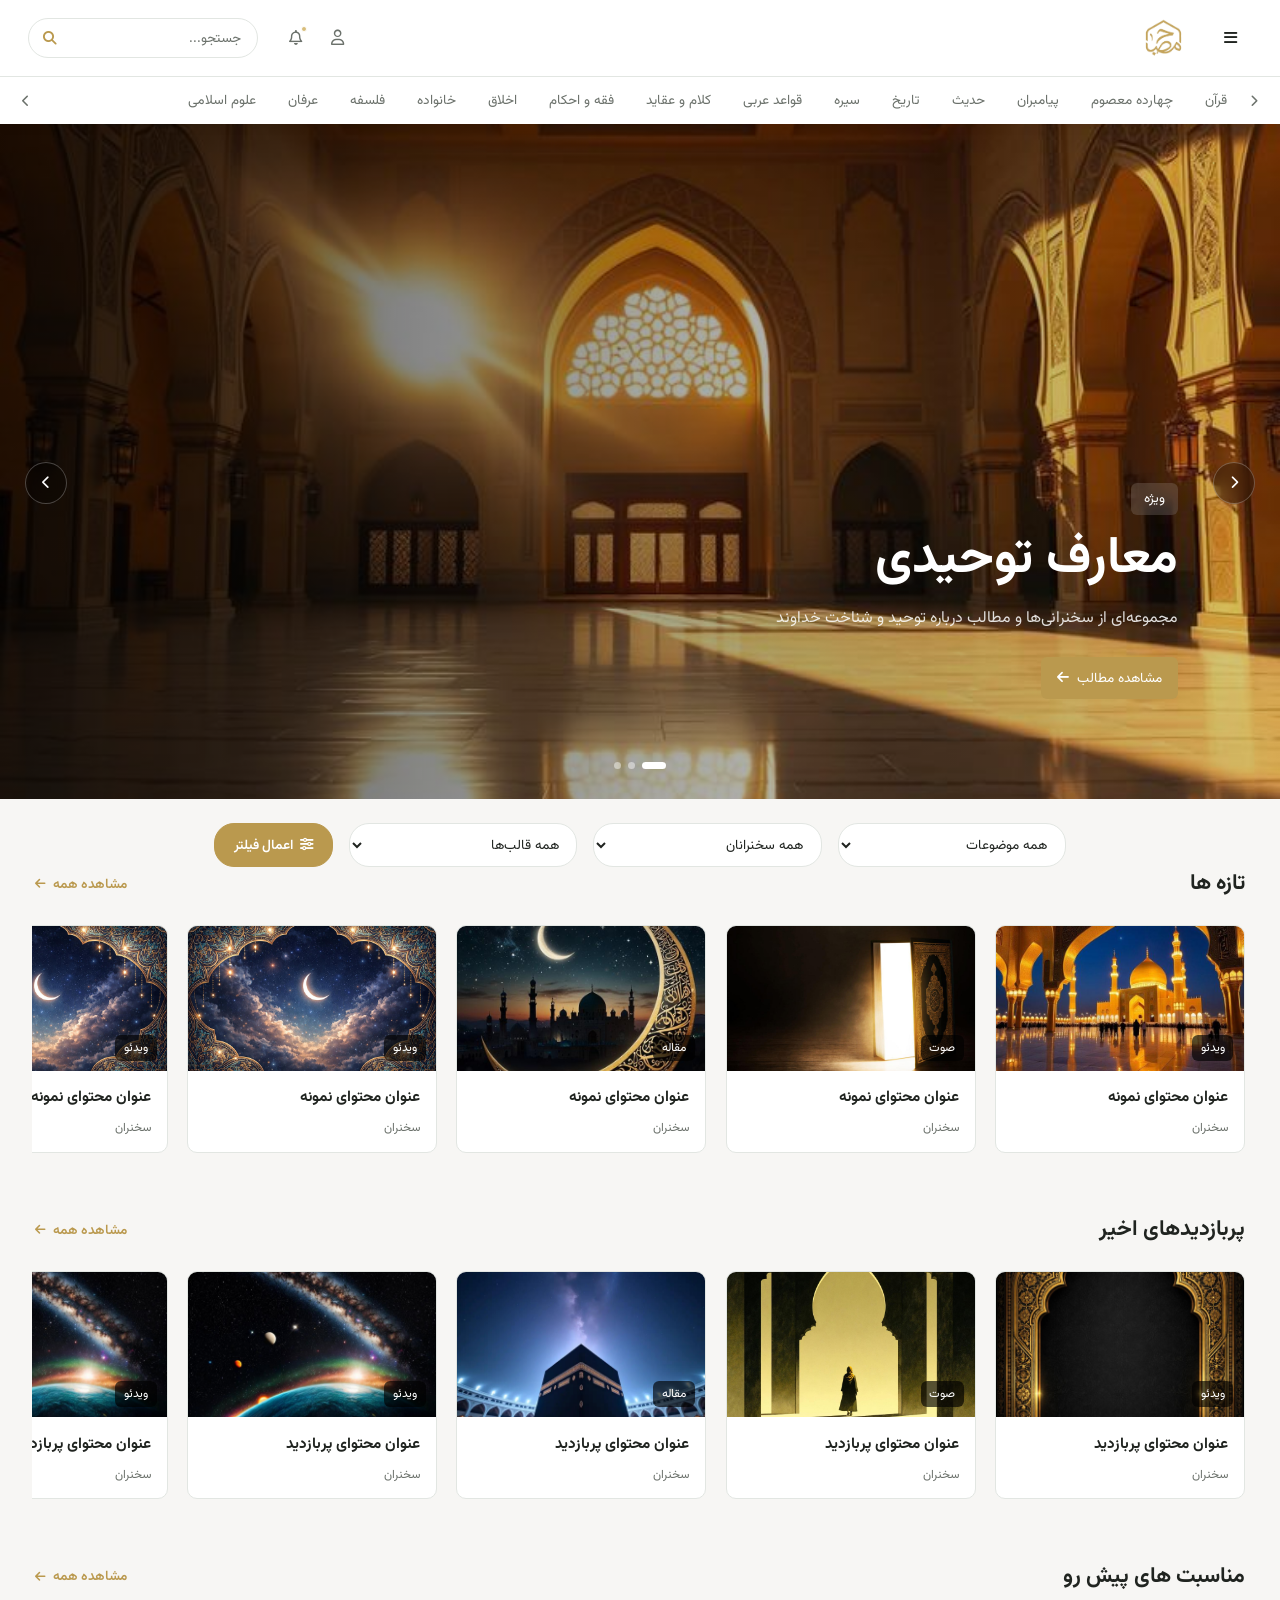
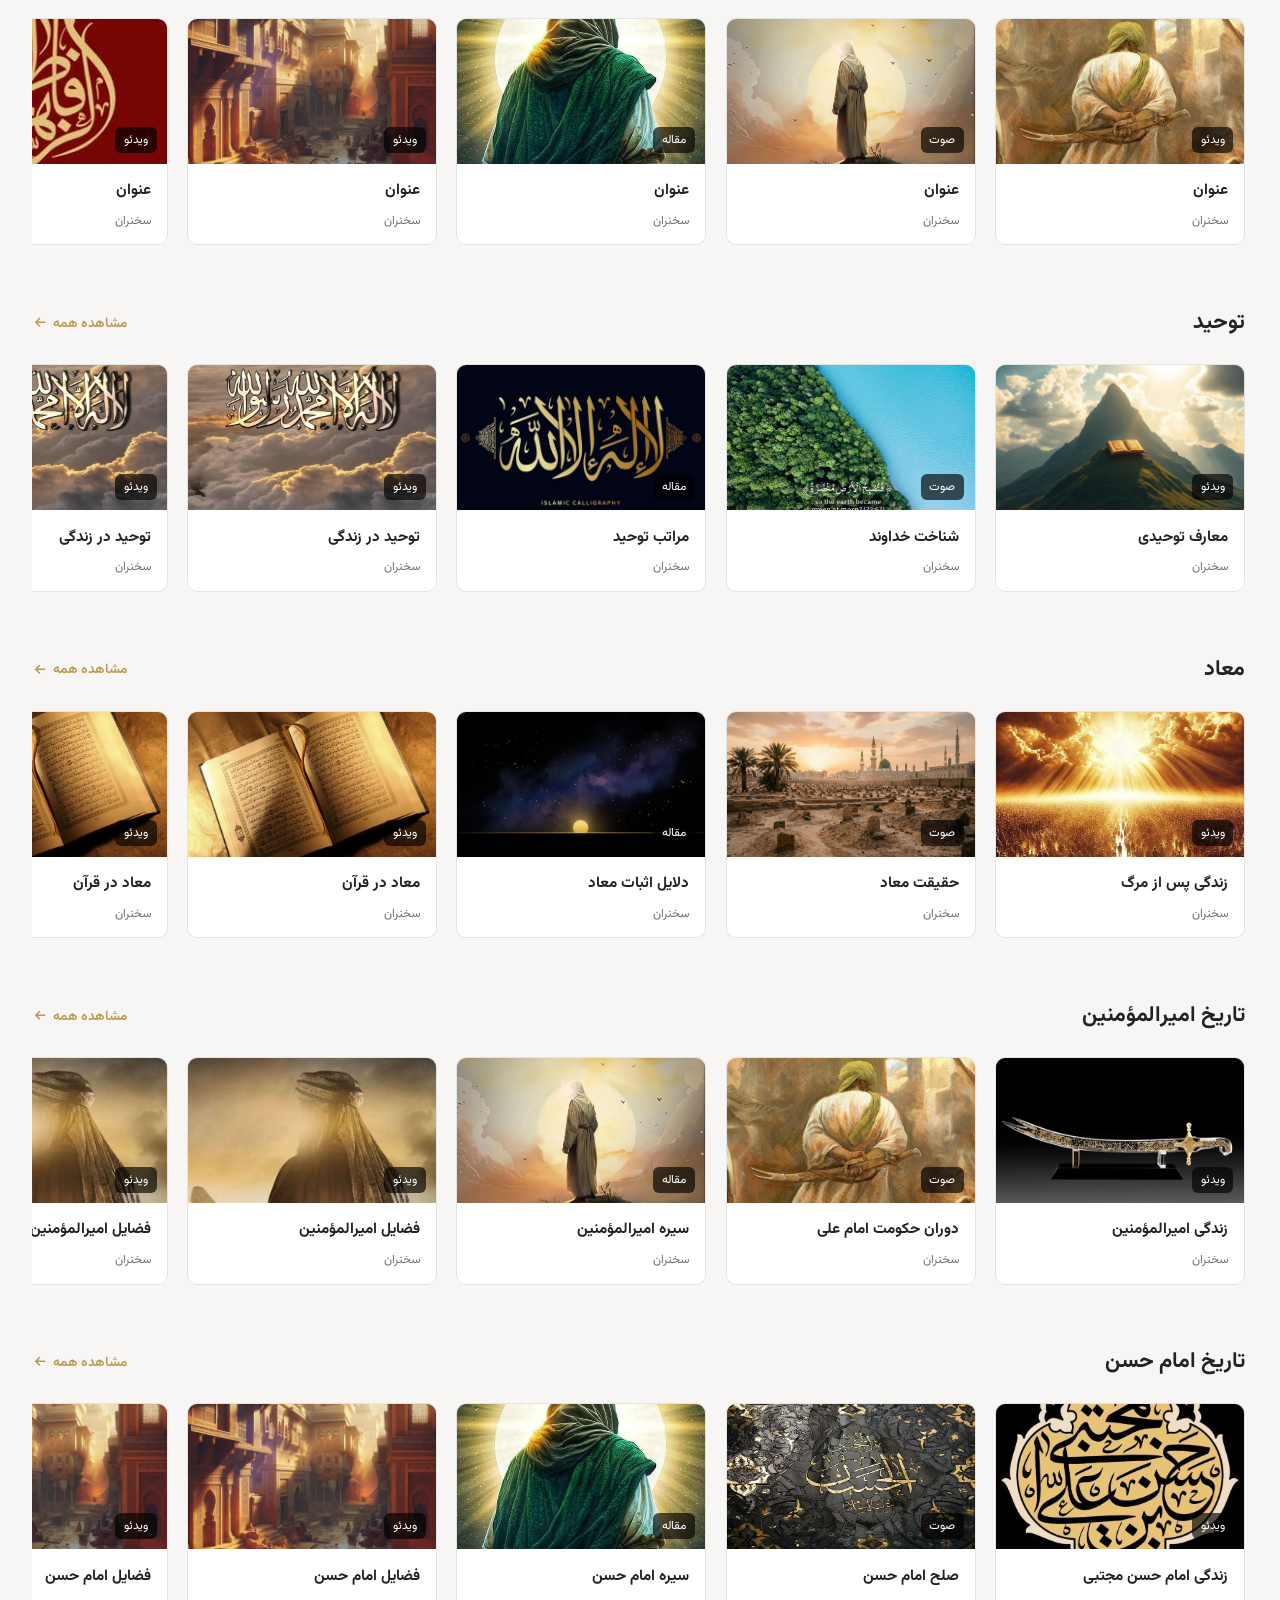
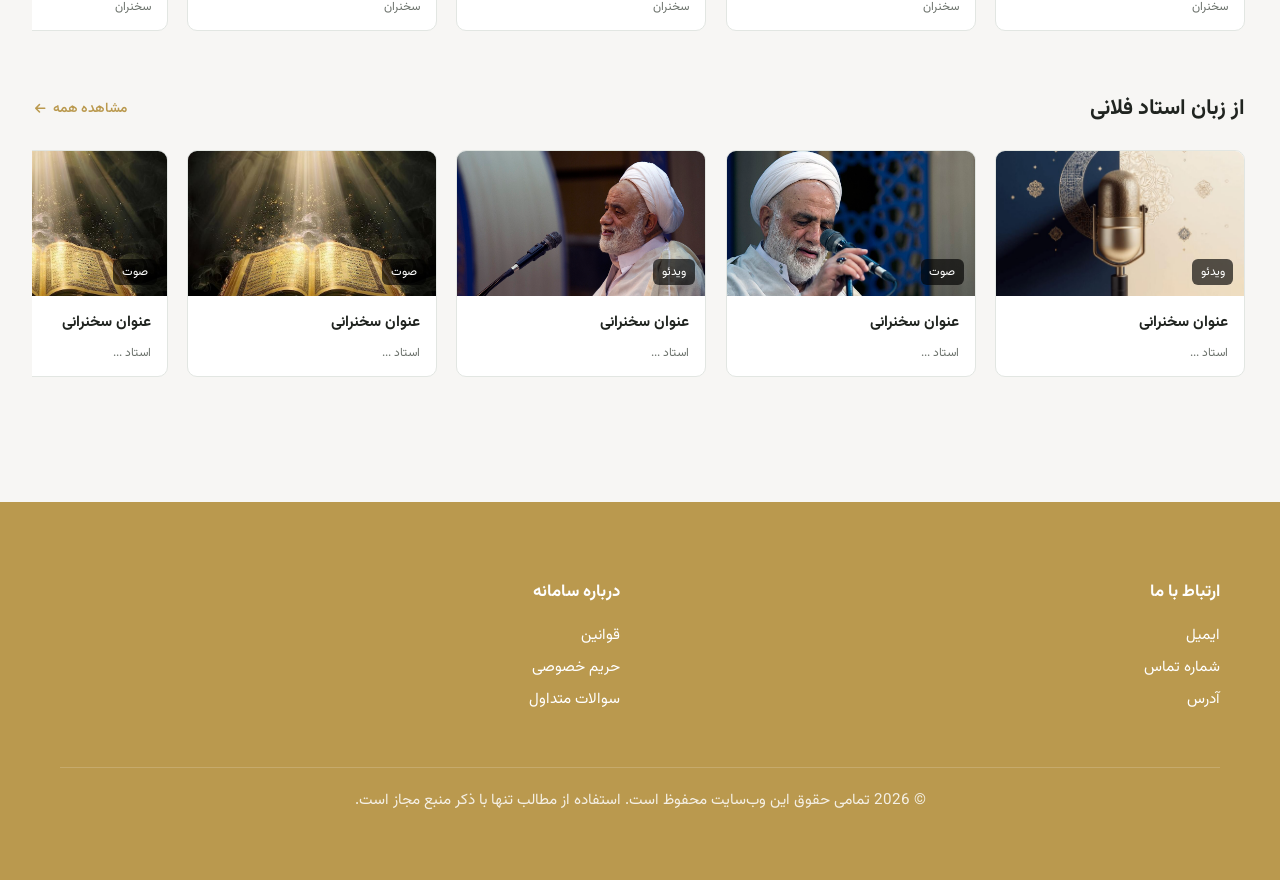
==== commit cec8cdcb: "Add content page" ====
--- a/index.html
+++ b/index.html
@@ -177,621 +177,1879 @@
         <section class="home-content">
 
             <!-- ================= VIDEO FILTER ================= -->
+
             <div class="filter-fields">
 
                 <!-- موضوع -->
                 <div class="filter-field">
+
                     <select id="topic-filter">
-                        <option value="">همه موضوعات</option>
-                        <option value="quran">قرآن</option>
-                        <option value="ahlulbayt">چهارده معصوم</option>
-                        <option value="prophets">پیامبران</option>
-                        <option value="hadith">حدیث</option>
-                        <option value="history">تاریخ</option>
-                        <option value="seerah">سیره</option>
-                        <option value="arabic">قواعد عربی</option>
-                        <option value="aqeedah">کلام و عقاید</option>
-                        <option value="fiqh">فقه و احکام</option>
-                        <option value="ethics">اخلاق</option>
-                        <option value="family">خانواده</option>
-                        <option value="islamic-sciences">علوم اسلامی</option>
+
+                        <option value="">
+                            همه موضوعات
+                        </option>
+
+                        <option value="quran">
+                            قرآن
+                        </option>
+
+                        <option value="ahlulbayt">
+                            چهارده معصوم
+                        </option>
+
+                        <option value="prophets">
+                            پیامبران
+                        </option>
+
+                        <option value="hadith">
+                            حدیث
+                        </option>
+
+                        <option value="history">
+                            تاریخ
+                        </option>
+
+                        <option value="seerah">
+                            سیره
+                        </option>
+
+                        <option value="arabic">
+                            قواعد عربی
+                        </option>
+
+                        <option value="aqeedah">
+                            کلام و عقاید
+                        </option>
+
+                        <option value="fiqh">
+                            فقه و احکام
+                        </option>
+
+                        <option value="ethics">
+                            اخلاق
+                        </option>
+
+                        <option value="family">
+                            خانواده
+                        </option>
+
+                        <option value="islamic-sciences">
+                            علوم اسلامی
+                        </option>
+
                     </select>
+
                 </div>
 
 
                 <!-- نام سخنران -->
+
                 <div class="filter-field">
+
                     <select id="speaker-filter">
-                        <option value="">همه سخنرانان</option>
-                        <option value="speaker1">سخنران 1</option>
-                        <option value="speaker2">سخنران 2</option>
-                        <option value="speaker3">سخنران 3</option>
+
+                        <option value="">
+                            همه سخنرانان
+                        </option>
+
+                        <option value="speaker1">
+                            سخنران 1
+                        </option>
+
+                        <option value="speaker2">
+                            سخنران 2
+                        </option>
+
+                        <option value="speaker3">
+                            سخنران 3
+                        </option>
+
                     </select>
+
                 </div>
 
 
                 <!-- قالب -->
+
                 <div class="filter-field">
+
                     <select id="format-filter">
-                        <option value="">همه قالب‌ها</option>
-                        <option value="video">ویدیو</option>
-                        <option value="audio">صوت</option>
-                        <option value="image">عکس</option>
-                        <option value="text">متن</option>
+
+                        <option value="">
+                            همه قالب‌ها
+                        </option>
+
+                        <option value="video">
+                            ویدیو
+                        </option>
+
+                        <option value="audio">
+                            صوت
+                        </option>
+
+                        <option value="image">
+                            عکس
+                        </option>
+
+                        <option value="text">
+                            متن
+                        </option>
+
                     </select>
+
                 </div>
 
 
                 <!-- دکمه اعمال -->
-                <button type="button" class="filter-button" id="apply-filter">
+
+                <button
+                    type="button"
+                    class="filter-button"
+                    id="apply-filter"
+                >
+
                     <i class="fa-solid fa-sliders"></i>
+
                     اعمال فیلتر
+
                 </button>
 
             </div>
 
-            <!-- ===== NEWEST ===== -->
+
+
+            <!-- =====================================================
+                NEWEST
+            ====================================================== -->
+
             <section class="content-row">
 
                 <div class="content-row-header">
-                    <h2>تازه ها</h2>
-                    <a href="results.html?type=newest" class="view-all">مشاهده همه <i class="fa-solid fa-arrow-left"></i></a>
-                </div>
+
+                    <h2>
+                        تازه ها
+                    </h2>
+
+                    <a
+                        href="results.html?type=newest"
+                        class="view-all"
+                    >
+                        مشاهده همه
+
+                        <i class="fa-solid fa-arrow-left"></i>
+                    </a>
+
+                </div>
+
 
                 <div class="content-slider">
 
-                    <article class="content-card">
-                        <div class="content-card-image">
-                            <img src="pics/content/content1.jpg" alt="">
-                            <span class="content-type">ویدئو</span>
-                        </div>
-
-                        <div class="content-card-body">
-                            <h3>عنوان محتوای نمونه</h3>
-                            <p>استاد نمونه</p>
-                        </div>
-                    </article>
-
-                    <article class="content-card">
-                        <div class="content-card-image">
-                            <img src="pics/content/content2.jpg" alt="">
-                            <span class="content-type">صوت</span>
-                        </div>
-
-                        <div class="content-card-body">
-                            <h3>عنوان محتوای نمونه</h3>
-                            <p>استاد نمونه</p>
-                        </div>
-                    </article>
-
-                    
-                    <article class="content-card">
-                        <div class="content-card-image">
-                            <img src="pics/content/content3.jpg" alt="">
-                            <span class="content-type">مقاله</span>
-                        </div>
-
-                        <div class="content-card-body">
-                            <h3>عنوان محتوای نمونه</h3>
-                            <p>استاد نمونه</p>
-                        </div>
-                    </article>
-
-                    <article class="content-card">
-                        <div class="content-card-image">
-                            <img src="pics/content/content4.jpg" alt="">
-                            <span class="content-type">ویدئو</span>
-                        </div>
-
-                        <div class="content-card-body">
-                            <h3>عنوان محتوای نمونه</h3>
-                            <p>استاد نمونه</p>
-                        </div>
-                    </article>
-
-                    <article class="content-card">
-                        <div class="content-card-image">
-                            <img src="pics/content/content4.jpg" alt="">
-                            <span class="content-type">ویدئو</span>
-                        </div>
-
-                        <div class="content-card-body">
-                            <h3>عنوان محتوای نمونه</h3>
-                            <p>استاد نمونه</p>
-                        </div>
-                    </article>
-                </div>
+
+                    <!-- Content 1 -->
+
+                    <a
+                        href="content.html?id=1"
+                        class="content-card"
+                    >
+
+                        <div class="content-card-image">
+
+                            <img
+                                src="pics/content/content1.jpg"
+                                alt="عنوان محتوای نمونه"
+                            >
+
+                            <span class="content-type">
+                                ویدئو
+                            </span>
+
+                        </div>
+
+
+                        <div class="content-card-body">
+
+                            <h3>
+                                عنوان محتوای نمونه
+                            </h3>
+
+                            <p>
+                                سخنران
+                            </p>
+
+                        </div>
+
+                    </a>
+
+
+
+                    <!-- Content 2 -->
+
+                    <a
+                        href="content.html?id=2"
+                        class="content-card"
+                    >
+
+                        <div class="content-card-image">
+
+                            <img
+                                src="pics/content/content2.jpg"
+                                alt="عنوان محتوای نمونه"
+                            >
+
+                            <span class="content-type">
+                                صوت
+                            </span>
+
+                        </div>
+
+
+                        <div class="content-card-body">
+
+                            <h3>
+                                عنوان محتوای نمونه
+                            </h3>
+
+                            <p>
+                                سخنران
+                            </p>
+
+                        </div>
+
+                    </a>
+
+
+
+                    <!-- Content 3 -->
+
+                    <a
+                        href="content.html?id=3"
+                        class="content-card"
+                    >
+
+                        <div class="content-card-image">
+
+                            <img
+                                src="pics/content/content3.jpg"
+                                alt="عنوان محتوای نمونه"
+                            >
+
+                            <span class="content-type">
+                                مقاله
+                            </span>
+
+                        </div>
+
+
+                        <div class="content-card-body">
+
+                            <h3>
+                                عنوان محتوای نمونه
+                            </h3>
+
+                            <p>
+                                سخنران
+                            </p>
+
+                        </div>
+
+                    </a>
+
+
+
+                    <!-- Content 4 -->
+
+                    <a
+                        href="content.html?id=4"
+                        class="content-card"
+                    >
+
+                        <div class="content-card-image">
+
+                            <img
+                                src="pics/content/content4.jpg"
+                                alt="عنوان محتوای نمونه"
+                            >
+
+                            <span class="content-type">
+                                ویدئو
+                            </span>
+
+                        </div>
+
+
+                        <div class="content-card-body">
+
+                            <h3>
+                                عنوان محتوای نمونه
+                            </h3>
+
+                            <p>
+                                سخنران
+                            </p>
+
+                        </div>
+
+                    </a>
+
+
+
+                    <!-- Content 4 - duplicate -->
+
+                    <a
+                        href="content.html?id=4"
+                        class="content-card"
+                    >
+
+                        <div class="content-card-image">
+
+                            <img
+                                src="pics/content/content4.jpg"
+                                alt="عنوان محتوای نمونه"
+                            >
+
+                            <span class="content-type">
+                                ویدئو
+                            </span>
+
+                        </div>
+
+
+                        <div class="content-card-body">
+
+                            <h3>
+                                عنوان محتوای نمونه
+                            </h3>
+
+                            <p>
+                                سخنران
+                            </p>
+
+                        </div>
+
+                    </a>
+
+
+                </div>
+
             </section>
 
 
-            <!-- ===== MOST VIEWED ===== -->
+
+            <!-- =====================================================
+                MOST VIEWED
+            ====================================================== -->
+
             <section class="content-row">
 
                 <div class="content-row-header">
-                    <h2>پربازدیدهای اخیر</h2>
-                    <a href="results.html?type=popular" class="view-all">مشاهده همه <i class="fa-solid fa-arrow-left"></i></a>
-                </div>
+
+                    <h2>
+                        پربازدیدهای اخیر
+                    </h2>
+
+                    <a
+                        href="results.html?type=popular"
+                        class="view-all"
+                    >
+                        مشاهده همه
+
+                        <i class="fa-solid fa-arrow-left"></i>
+                    </a>
+
+                </div>
+
 
                 <div class="content-slider">
 
-                    <article class="content-card">
-                        <div class="content-card-image">
-                            <img src="pics/content/content5.jpg" alt="">
-                            <span class="content-type">ویدئو</span>
-                        </div>
-
-                        <div class="content-card-body">
-                            <h3>عنوان محتوای پربازدید</h3>
-                            <p>استاد نمونه</p>
-                        </div>
-                    </article>
-
-                    <article class="content-card">
-                        <div class="content-card-image">
-                            <img src="pics/content/content6.jpg" alt="">
-                            <span class="content-type">صوت</span>
-                        </div>
-
-                        <div class="content-card-body">
-                            <h3>عنوان محتوای پربازدید</h3>
-                            <p>استاد نمونه</p>
-                        </div>
-                    </article>
-
-                    <article class="content-card">
-                        <div class="content-card-image">
-                            <img src="pics/content/content7.jpg" alt="">
-                            <span class="content-type">مقاله</span>
-                        </div>
-
-                        <div class="content-card-body">
-                            <h3>عنوان محتوای پربازدید</h3>
-                            <p>استاد نمونه</p>
-                        </div>
-                    </article>
-
-                    <article class="content-card">
-                        <div class="content-card-image">
-                            <img src="pics/content/content8.jpg" alt="">
-                            <span class="content-type">ویدئو</span>
-                        </div>
-
-                        <div class="content-card-body">
-                            <h3>عنوان محتوای پربازدید</h3>
-                            <p>استاد نمونه</p>
-                        </div>
-                    </article>
-
-                                    <article class="content-card">
-                        <div class="content-card-image">
-                            <img src="pics/content/content8.jpg" alt="">
-                            <span class="content-type">ویدئو</span>
-                        </div>
-
-                        <div class="content-card-body">
-                            <h3>عنوان محتوای پربازدید</h3>
-                            <p>استاد نمونه</p>
-                        </div>
-                    </article>
-
-                </div>
+
+                    <!-- Content 5 -->
+
+                    <a
+                        href="content.html?id=5"
+                        class="content-card"
+                    >
+
+                        <div class="content-card-image">
+
+                            <img
+                                src="pics/content/content5.jpg"
+                                alt="عنوان محتوای پربازدید"
+                            >
+
+                            <span class="content-type">
+                                ویدئو
+                            </span>
+
+                        </div>
+
+
+                        <div class="content-card-body">
+
+                            <h3>
+                                عنوان محتوای پربازدید
+                            </h3>
+
+                            <p>
+                                سخنران
+                            </p>
+
+                        </div>
+
+                    </a>
+
+
+
+                    <!-- Content 6 -->
+
+                    <a
+                        href="content.html?id=6"
+                        class="content-card"
+                    >
+
+                        <div class="content-card-image">
+
+                            <img
+                                src="pics/content/content6.jpg"
+                                alt="عنوان محتوای پربازدید"
+                            >
+
+                            <span class="content-type">
+                                صوت
+                            </span>
+
+                        </div>
+
+
+                        <div class="content-card-body">
+
+                            <h3>
+                                عنوان محتوای پربازدید
+                            </h3>
+
+                            <p>
+                                سخنران
+                            </p>
+
+                        </div>
+
+                    </a>
+
+
+
+                    <!-- Content 7 -->
+
+                    <a
+                        href="content.html?id=7"
+                        class="content-card"
+                    >
+
+                        <div class="content-card-image">
+
+                            <img
+                                src="pics/content/content7.jpg"
+                                alt="عنوان محتوای پربازدید"
+                            >
+
+                            <span class="content-type">
+                                مقاله
+                            </span>
+
+                        </div>
+
+
+                        <div class="content-card-body">
+
+                            <h3>
+                                عنوان محتوای پربازدید
+                            </h3>
+
+                            <p>
+                                سخنران
+                            </p>
+
+                        </div>
+
+                    </a>
+
+
+
+                    <!-- Content 8 -->
+
+                    <a
+                        href="content.html?id=8"
+                        class="content-card"
+                    >
+
+                        <div class="content-card-image">
+
+                            <img
+                                src="pics/content/content8.jpg"
+                                alt="عنوان محتوای پربازدید"
+                            >
+
+                            <span class="content-type">
+                                ویدئو
+                            </span>
+
+                        </div>
+
+
+                        <div class="content-card-body">
+
+                            <h3>
+                                عنوان محتوای پربازدید
+                            </h3>
+
+                            <p>
+                                سخنران
+                            </p>
+
+                        </div>
+
+                    </a>
+
+
+
+                    <!-- Content 8 - duplicate -->
+
+                    <a
+                        href="content.html?id=8"
+                        class="content-card"
+                    >
+
+                        <div class="content-card-image">
+
+                            <img
+                                src="pics/content/content8.jpg"
+                                alt="عنوان محتوای پربازدید"
+                            >
+
+                            <span class="content-type">
+                                ویدئو
+                            </span>
+
+                        </div>
+
+
+                        <div class="content-card-body">
+
+                            <h3>
+                                عنوان محتوای پربازدید
+                            </h3>
+
+                            <p>
+                                سخنران
+                            </p>
+
+                        </div>
+
+                    </a>
+
+
+                </div>
+
             </section>
 
-            <!-- ===== Upcoming occasions ===== -->
+
+
+            <!-- =====================================================
+                UPCOMING OCCASIONS
+            ====================================================== -->
+
             <section class="content-row">
 
                 <div class="content-row-header">
-                    <h2>مناسبت های پیش رو</h2>
-                    <a href="results.html?type=upcoming" class="view-all">مشاهده همه <i class="fa-solid fa-arrow-left"></i></a>
-                </div>
+
+                    <h2>
+                        مناسبت های پیش رو
+                    </h2>
+
+                    <a
+                        href="results.html?type=upcoming"
+                        class="view-all"
+                    >
+                        مشاهده همه
+
+                        <i class="fa-solid fa-arrow-left"></i>
+                    </a>
+
+                </div>
+
 
                 <div class="content-slider">
 
-                    <article class="content-card">
-                        <div class="content-card-image">
-                            <img src="pics/content/content18.jpg" alt="">
-                            <span class="content-type">ویدئو</span>
-                        </div>
-
-                        <div class="content-card-body">
-                            <h3>عنوان</h3>
-                            <p>استاد نمونه</p>
-                        </div>
-                    </article>
-
-                    <article class="content-card">
-                        <div class="content-card-image">
-                            <img src="pics/content/content19.jpg" alt="">
-                            <span class="content-type">صوت</span>
-                        </div>
-
-                        <div class="content-card-body">
-                            <h3>عنوان</h3>
-                            <p>استاد نمونه</p>
-                        </div>
-                    </article>
-
-                    <article class="content-card">
-                        <div class="content-card-image">
-                            <img src="pics/content/content23.jpg" alt="">
-                            <span class="content-type">مقاله</span>
-                        </div>
-
-                        <div class="content-card-body">
-                            <h3>عنوان</h3>
-                            <p>استاد نمونه</p>
-                        </div>
-                    </article>
-
-                    <article class="content-card">
-                        <div class="content-card-image">
-                            <img src="pics/content/content24.jpg" alt="">
-                            <span class="content-type">ویدئو</span>
-                        </div>
-
-                        <div class="content-card-body">
-                            <h3>عنوان</h3>
-                            <p>استاد نمونه</p>
-                        </div>
-                    </article>
-
-                                    <article class="content-card">
-                        <div class="content-card-image">
-                            <img src="pics/content/content29.jpg" alt="">
-                            <span class="content-type">ویدئو</span>
-                        </div>
-
-                        <div class="content-card-body">
-                            <h3>عنوان</h3>
-                            <p>استاد نمونه</p>
-                        </div>
-                    </article>
-
-                </div>
+
+                    <!-- Content 18 -->
+
+                    <a
+                        href="content.html?id=18"
+                        class="content-card"
+                    >
+
+                        <div class="content-card-image">
+
+                            <img
+                                src="pics/content/content18.jpg"
+                                alt="عنوان"
+                            >
+
+                            <span class="content-type">
+                                ویدئو
+                            </span>
+
+                        </div>
+
+
+                        <div class="content-card-body">
+
+                            <h3>
+                                عنوان
+                            </h3>
+
+                            <p>
+                                سخنران
+                            </p>
+
+                        </div>
+
+                    </a>
+
+
+
+                    <!-- Content 19 -->
+
+                    <a
+                        href="content.html?id=19"
+                        class="content-card"
+                    >
+
+                        <div class="content-card-image">
+
+                            <img
+                                src="pics/content/content19.jpg"
+                                alt="عنوان"
+                            >
+
+                            <span class="content-type">
+                                صوت
+                            </span>
+
+                        </div>
+
+
+                        <div class="content-card-body">
+
+                            <h3>
+                                عنوان
+                            </h3>
+
+                            <p>
+                                سخنران
+                            </p>
+
+                        </div>
+
+                    </a>
+
+
+
+                    <!-- Content 23 -->
+
+                    <a
+                        href="content.html?id=23"
+                        class="content-card"
+                    >
+
+                        <div class="content-card-image">
+
+                            <img
+                                src="pics/content/content23.jpg"
+                                alt="عنوان"
+                            >
+
+                            <span class="content-type">
+                                مقاله
+                            </span>
+
+                        </div>
+
+
+                        <div class="content-card-body">
+
+                            <h3>
+                                عنوان
+                            </h3>
+
+                            <p>
+                                سخنران
+                            </p>
+
+                        </div>
+
+                    </a>
+
+
+
+                    <!-- Content 24 -->
+
+                    <a
+                        href="content.html?id=24"
+                        class="content-card"
+                    >
+
+                        <div class="content-card-image">
+
+                            <img
+                                src="pics/content/content24.jpg"
+                                alt="عنوان"
+                            >
+
+                            <span class="content-type">
+                                ویدئو
+                            </span>
+
+                        </div>
+
+
+                        <div class="content-card-body">
+
+                            <h3>
+                                عنوان
+                            </h3>
+
+                            <p>
+                                سخنران
+                            </p>
+
+                        </div>
+
+                    </a>
+
+
+
+                    <!-- Content 29 -->
+
+                    <a
+                        href="content.html?id=29"
+                        class="content-card"
+                    >
+
+                        <div class="content-card-image">
+
+                            <img
+                                src="pics/content/content29.jpg"
+                                alt="عنوان"
+                            >
+
+                            <span class="content-type">
+                                ویدئو
+                            </span>
+
+                        </div>
+
+
+                        <div class="content-card-body">
+
+                            <h3>
+                                عنوان
+                            </h3>
+
+                            <p>
+                                سخنران
+                            </p>
+
+                        </div>
+
+                    </a>
+
+
+                </div>
+
             </section>
 
-            <!-- ===== TOHID ===== -->
+
+
+            <!-- =====================================================
+                TOHID
+            ====================================================== -->
+
             <section class="content-row">
 
                 <div class="content-row-header">
-                    <h2>توحید</h2>
-                    <a href="#" class="view-all">مشاهده همه <i class="fa-solid fa-arrow-left"></i></a>
-                </div>
+
+                    <h2>
+                        توحید
+                    </h2>
+
+                    <a
+                        href="results.html?type=tawhid"
+                        class="view-all"
+                    >
+                        مشاهده همه
+
+                        <i class="fa-solid fa-arrow-left"></i>
+                    </a>
+
+                </div>
+
 
                 <div class="content-slider">
 
-                    <article class="content-card">
-                        <div class="content-card-image">
-                            <img src="pics/content/content9.jpg" alt="">
-                            <span class="content-type">ویدئو</span>
-                        </div>
-                        <div class="content-card-body">
-                            <h3>معارف توحیدی</h3>
-                            <p>استاد نمونه</p>
-                        </div>
-                    </article>
-
-                    <article class="content-card">
-                        <div class="content-card-image">
-                            <img src="pics/content/content10.jpg" alt="">
-                            <span class="content-type">صوت</span>
-                        </div>
-                        <div class="content-card-body">
-                            <h3>شناخت خداوند</h3>
-                            <p>استاد نمونه</p>
-                        </div>
-                    </article>
-
-                    <article class="content-card">
-                        <div class="content-card-image">
-                            <img src="pics/content/content11.jpg" alt="">
-                            <span class="content-type">مقاله</span>
-                        </div>
-                        <div class="content-card-body">
-                            <h3>مراتب توحید</h3>
-                            <p>استاد نمونه</p>
-                        </div>
-                    </article>
-
-                    <article class="content-card">
-                        <div class="content-card-image">
-                            <img src="pics/content/content12.jpg" alt="">
-                            <span class="content-type">ویدئو</span>
-                        </div>
-                        <div class="content-card-body">
-                            <h3>توحید در زندگی</h3>
-                            <p>استاد نمونه</p>
-                        </div>
-                    </article>
-
-                                    <article class="content-card">
-                        <div class="content-card-image">
-                            <img src="pics/content/content12.jpg" alt="">
-                            <span class="content-type">ویدئو</span>
-                        </div>
-                        <div class="content-card-body">
-                            <h3>توحید در زندگی</h3>
-                            <p>استاد نمونه</p>
-                        </div>
-                    </article>
-
-                </div>
+
+                    <!-- Content 9 -->
+
+                    <a
+                        href="content.html?id=9"
+                        class="content-card"
+                    >
+
+                        <div class="content-card-image">
+
+                            <img
+                                src="pics/content/content9.jpg"
+                                alt="معارف توحیدی"
+                            >
+
+                            <span class="content-type">
+                                ویدئو
+                            </span>
+
+                        </div>
+
+
+                        <div class="content-card-body">
+
+                            <h3>
+                                معارف توحیدی
+                            </h3>
+
+                            <p>
+                                سخنران
+                            </p>
+
+                        </div>
+
+                    </a>
+
+
+
+                    <!-- Content 10 -->
+
+                    <a
+                        href="content.html?id=10"
+                        class="content-card"
+                    >
+
+                        <div class="content-card-image">
+
+                            <img
+                                src="pics/content/content10.jpg"
+                                alt="شناخت خداوند"
+                            >
+
+                            <span class="content-type">
+                                صوت
+                            </span>
+
+                        </div>
+
+
+                        <div class="content-card-body">
+
+                            <h3>
+                                شناخت خداوند
+                            </h3>
+
+                            <p>
+                                سخنران
+                            </p>
+
+                        </div>
+
+                    </a>
+
+
+
+                    <!-- Content 11 -->
+
+                    <a
+                        href="content.html?id=11"
+                        class="content-card"
+                    >
+
+                        <div class="content-card-image">
+
+                            <img
+                                src="pics/content/content11.jpg"
+                                alt="مراتب توحید"
+                            >
+
+                            <span class="content-type">
+                                مقاله
+                            </span>
+
+                        </div>
+
+
+                        <div class="content-card-body">
+
+                            <h3>
+                                مراتب توحید
+                            </h3>
+
+                            <p>
+                                سخنران
+                            </p>
+
+                        </div>
+
+                    </a>
+
+
+
+                    <!-- Content 12 -->
+
+                    <a
+                        href="content.html?id=12"
+                        class="content-card"
+                    >
+
+                        <div class="content-card-image">
+
+                            <img
+                                src="pics/content/content12.jpg"
+                                alt="توحید در زندگی"
+                            >
+
+                            <span class="content-type">
+                                ویدئو
+                            </span>
+
+                        </div>
+
+
+                        <div class="content-card-body">
+
+                            <h3>
+                                توحید در زندگی
+                            </h3>
+
+                            <p>
+                                سخنران
+                            </p>
+
+                        </div>
+
+                    </a>
+
+
+
+                    <!-- Content 12 - duplicate -->
+
+                    <a
+                        href="content.html?id=12"
+                        class="content-card"
+                    >
+
+                        <div class="content-card-image">
+
+                            <img
+                                src="pics/content/content12.jpg"
+                                alt="توحید در زندگی"
+                            >
+
+                            <span class="content-type">
+                                ویدئو
+                            </span>
+
+                        </div>
+
+
+                        <div class="content-card-body">
+
+                            <h3>
+                                توحید در زندگی
+                            </h3>
+
+                            <p>
+                                سخنران
+                            </p>
+
+                        </div>
+
+                    </a>
+
+
+                </div>
+
             </section>
 
 
-            <!-- ===== MAAD ===== -->
+
+            <!-- =====================================================
+                MAAD
+            ====================================================== -->
+
             <section class="content-row">
 
                 <div class="content-row-header">
-                    <h2>معاد</h2>
-                    <a href="#" class="view-all">مشاهده همه <i class="fa-solid fa-arrow-left"></i></a>
-                </div>
+
+                    <h2>
+                        معاد
+                    </h2>
+
+                    <a
+                        href="results.html?type=maad"
+                        class="view-all"
+                    >
+                        مشاهده همه
+
+                        <i class="fa-solid fa-arrow-left"></i>
+                    </a>
+
+                </div>
+
 
                 <div class="content-slider">
 
-                    <article class="content-card">
-                        <div class="content-card-image">
-                            <img src="pics/content/content13.jpg" alt="">
-                            <span class="content-type">ویدئو</span>
-                        </div>
-                        <div class="content-card-body">
-                            <h3>زندگی پس از مرگ</h3>
-                            <p>استاد نمونه</p>
-                        </div>
-                    </article>
-
-                    <article class="content-card">
-                        <div class="content-card-image">
-                            <img src="pics/content/content14.jpg" alt="">
-                            <span class="content-type">صوت</span>
-                        </div>
-                        <div class="content-card-body">
-                            <h3>حقیقت معاد</h3>
-                            <p>استاد نمونه</p>
-                        </div>
-                    </article>
-
-                    <article class="content-card">
-                        <div class="content-card-image">
-                            <img src="pics/content/content15.jpg" alt="">
-                            <span class="content-type">مقاله</span>
-                        </div>
-                        <div class="content-card-body">
-                            <h3>دلایل اثبات معاد</h3>
-                            <p>استاد نمونه</p>
-                        </div>
-                    </article>
-
-                    <article class="content-card">
-                        <div class="content-card-image">
-                            <img src="pics/content/content16.jpg" alt="">
-                            <span class="content-type">ویدئو</span>
-                        </div>
-                        <div class="content-card-body">
-                            <h3>معاد در قرآن</h3>
-                            <p>استاد نمونه</p>
-                        </div>
-                    </article>
-
-                                    <article class="content-card">
-                        <div class="content-card-image">
-                            <img src="pics/content/content16.jpg" alt="">
-                            <span class="content-type">ویدئو</span>
-                        </div>
-                        <div class="content-card-body">
-                            <h3>معاد در قرآن</h3>
-                            <p>استاد نمونه</p>
-                        </div>
-                    </article>
-
-                </div>
+
+                    <!-- Content 13 -->
+
+                    <a
+                        href="content.html?id=13"
+                        class="content-card"
+                    >
+
+                        <div class="content-card-image">
+
+                            <img
+                                src="pics/content/content13.jpg"
+                                alt="زندگی پس از مرگ"
+                            >
+
+                            <span class="content-type">
+                                ویدئو
+                            </span>
+
+                        </div>
+
+
+                        <div class="content-card-body">
+
+                            <h3>
+                                زندگی پس از مرگ
+                            </h3>
+
+                            <p>
+                                سخنران
+                            </p>
+
+                        </div>
+
+                    </a>
+
+
+
+                    <!-- Content 14 -->
+
+                    <a
+                        href="content.html?id=14"
+                        class="content-card"
+                    >
+
+                        <div class="content-card-image">
+
+                            <img
+                                src="pics/content/content14.jpg"
+                                alt="حقیقت معاد"
+                            >
+
+                            <span class="content-type">
+                                صوت
+                            </span>
+
+                        </div>
+
+
+                        <div class="content-card-body">
+
+                            <h3>
+                                حقیقت معاد
+                            </h3>
+
+                            <p>
+                                سخنران
+                            </p>
+
+                        </div>
+
+                    </a>
+
+
+
+                    <!-- Content 15 -->
+
+                    <a
+                        href="content.html?id=15"
+                        class="content-card"
+                    >
+
+                        <div class="content-card-image">
+
+                            <img
+                                src="pics/content/content15.jpg"
+                                alt="دلایل اثبات معاد"
+                            >
+
+                            <span class="content-type">
+                                مقاله
+                            </span>
+
+                        </div>
+
+
+                        <div class="content-card-body">
+
+                            <h3>
+                                دلایل اثبات معاد
+                            </h3>
+
+                            <p>
+                                سخنران
+                            </p>
+
+                        </div>
+
+                    </a>
+
+
+
+                    <!-- Content 16 -->
+
+                    <a
+                        href="content.html?id=16"
+                        class="content-card"
+                    >
+
+                        <div class="content-card-image">
+
+                            <img
+                                src="pics/content/content16.jpg"
+                                alt="معاد در قرآن"
+                            >
+
+                            <span class="content-type">
+                                ویدئو
+                            </span>
+
+                        </div>
+
+
+                        <div class="content-card-body">
+
+                            <h3>
+                                معاد در قرآن
+                            </h3>
+
+                            <p>
+                                سخنران
+                            </p>
+
+                        </div>
+
+                    </a>
+
+
+
+                    <!-- Content 16 - duplicate -->
+
+                    <a
+                        href="content.html?id=16"
+                        class="content-card"
+                    >
+
+                        <div class="content-card-image">
+
+                            <img
+                                src="pics/content/content16.jpg"
+                                alt="معاد در قرآن"
+                            >
+
+                            <span class="content-type">
+                                ویدئو
+                            </span>
+
+                        </div>
+
+
+                        <div class="content-card-body">
+
+                            <h3>
+                                معاد در قرآن
+                            </h3>
+
+                            <p>
+                                سخنران
+                            </p>
+
+                        </div>
+
+                    </a>
+
+
+                </div>
+
             </section>
 
 
-            <!-- ===== IMAM ALI ===== -->
+
+            <!-- =====================================================
+                IMAM ALI
+            ====================================================== -->
+
             <section class="content-row">
 
                 <div class="content-row-header">
-                    <h2>تاریخ امیرالمؤمنین</h2>
-                    <a href="#" class="view-all">مشاهده همه <i class="fa-solid fa-arrow-left"></i></a>
-                </div>
+
+                    <h2>
+                        تاریخ امیرالمؤمنین
+                    </h2>
+
+                    <a
+                        href="results.html?type=imam-ali"
+                        class="view-all"
+                    >
+                        مشاهده همه
+
+                        <i class="fa-solid fa-arrow-left"></i>
+                    </a>
+
+                </div>
+
 
                 <div class="content-slider">
 
-                    <article class="content-card">
-                        <div class="content-card-image">
-                            <img src="pics/content/content17.jpg" alt="">
-                            <span class="content-type">ویدئو</span>
-                        </div>
-                        <div class="content-card-body">
-                            <h3>زندگی امیرالمؤمنین</h3>
-                            <p>استاد نمونه</p>
-                        </div>
-                    </article>
-
-                    <article class="content-card">
-                        <div class="content-card-image">
-                            <img src="pics/content/content18.jpg" alt="">
-                            <span class="content-type">صوت</span>
-                        </div>
-                        <div class="content-card-body">
-                            <h3>دوران حکومت امام علی</h3>
-                            <p>استاد نمونه</p>
-                        </div>
-                    </article>
-
-                    <article class="content-card">
-                        <div class="content-card-image">
-                            <img src="pics/content/content19.jpg" alt="">
-                            <span class="content-type">مقاله</span>
-                        </div>
-                        <div class="content-card-body">
-                            <h3>سیره امیرالمؤمنین</h3>
-                            <p>استاد نمونه</p>
-                        </div>
-                    </article>
-
-                    <article class="content-card">
-                        <div class="content-card-image">
-                            <img src="pics/content/content20.jpg" alt="">
-                            <span class="content-type">ویدئو</span>
-                        </div>
-                        <div class="content-card-body">
-                            <h3>فضایل امیرالمؤمنین</h3>
-                            <p>استاد نمونه</p>
-                        </div>
-                    </article>
-
-                                    <article class="content-card">
-                        <div class="content-card-image">
-                            <img src="pics/content/content20.jpg" alt="">
-                            <span class="content-type">ویدئو</span>
-                        </div>
-                        <div class="content-card-body">
-                            <h3>فضایل امیرالمؤمنین</h3>
-                            <p>استاد نمونه</p>
-                        </div>
-                    </article>
-
-                </div>
+
+                    <!-- Content 17 -->
+
+                    <a
+                        href="content.html?id=17"
+                        class="content-card"
+                    >
+
+                        <div class="content-card-image">
+
+                            <img
+                                src="pics/content/content17.jpg"
+                                alt="زندگی امیرالمؤمنین"
+                            >
+
+                            <span class="content-type">
+                                ویدئو
+                            </span>
+
+                        </div>
+
+
+                        <div class="content-card-body">
+
+                            <h3>
+                                زندگی امیرالمؤمنین
+                            </h3>
+
+                            <p>
+                                سخنران
+                            </p>
+
+                        </div>
+
+                    </a>
+
+
+
+                    <!-- Content 18 -->
+
+                    <a
+                        href="content.html?id=18"
+                        class="content-card"
+                    >
+
+                        <div class="content-card-image">
+
+                            <img
+                                src="pics/content/content18.jpg"
+                                alt="دوران حکومت امام علی"
+                            >
+
+                            <span class="content-type">
+                                صوت
+                            </span>
+
+                        </div>
+
+
+                        <div class="content-card-body">
+
+                            <h3>
+                                دوران حکومت امام علی
+                            </h3>
+
+                            <p>
+                                سخنران
+                            </p>
+
+                        </div>
+
+                    </a>
+
+
+
+                    <!-- Content 19 -->
+
+                    <a
+                        href="content.html?id=19"
+                        class="content-card"
+                    >
+
+                        <div class="content-card-image">
+
+                            <img
+                                src="pics/content/content19.jpg"
+                                alt="سیره امیرالمؤمنین"
+                            >
+
+                            <span class="content-type">
+                                مقاله
+                            </span>
+
+                        </div>
+
+
+                        <div class="content-card-body">
+
+                            <h3>
+                                سیره امیرالمؤمنین
+                            </h3>
+
+                            <p>
+                                سخنران
+                            </p>
+
+                        </div>
+
+                    </a>
+
+
+
+                    <!-- Content 20 -->
+
+                    <a
+                        href="content.html?id=20"
+                        class="content-card"
+                    >
+
+                        <div class="content-card-image">
+
+                            <img
+                                src="pics/content/content20.jpg"
+                                alt="فضایل امیرالمؤمنین"
+                            >
+
+                            <span class="content-type">
+                                ویدئو
+                            </span>
+
+                        </div>
+
+
+                        <div class="content-card-body">
+
+                            <h3>
+                                فضایل امیرالمؤمنین
+                            </h3>
+
+                            <p>
+                                سخنران
+                            </p>
+
+                        </div>
+
+                    </a>
+
+
+
+                    <!-- Content 20 - duplicate -->
+
+                    <a
+                        href="content.html?id=20"
+                        class="content-card"
+                    >
+
+                        <div class="content-card-image">
+
+                            <img
+                                src="pics/content/content20.jpg"
+                                alt="فضایل امیرالمؤمنین"
+                            >
+
+                            <span class="content-type">
+                                ویدئو
+                            </span>
+
+                        </div>
+
+
+                        <div class="content-card-body">
+
+                            <h3>
+                                فضایل امیرالمؤمنین
+                            </h3>
+
+                            <p>
+                                سخنران
+                            </p>
+
+                        </div>
+
+                    </a>
+
+
+                </div>
+
             </section>
 
 
-            <!-- ===== IMAM HASAN ===== -->
+
+            <!-- =====================================================
+                IMAM HASAN
+            ====================================================== -->
+
             <section class="content-row">
 
                 <div class="content-row-header">
-                    <h2>تاریخ امام حسن</h2>
-                    <a href="#" class="view-all">مشاهده همه <i class="fa-solid fa-arrow-left"></i></a>
-                </div>
+
+                    <h2>
+                        تاریخ امام حسن
+                    </h2>
+
+                    <a
+                        href="results.html?type=imam-hasan"
+                        class="view-all"
+                    >
+                        مشاهده همه
+
+                        <i class="fa-solid fa-arrow-left"></i>
+                    </a>
+
+                </div>
+
 
                 <div class="content-slider">
 
-                    <article class="content-card">
-                        <div class="content-card-image">
-                            <img src="pics/content/content21.jpg" alt="">
-                            <span class="content-type">ویدئو</span>
-                        </div>
-                        <div class="content-card-body">
-                            <h3>زندگی امام حسن مجتبی</h3>
-                            <p>استاد نمونه</p>
-                        </div>
-                    </article>
-
-                    <article class="content-card">
-                        <div class="content-card-image">
-                            <img src="pics/content/content22.jpg" alt="">
-                            <span class="content-type">صوت</span>
-                        </div>
-                        <div class="content-card-body">
-                            <h3>صلح امام حسن</h3>
-                            <p>استاد نمونه</p>
-                        </div>
-                    </article>
-
-                    <article class="content-card">
-                        <div class="content-card-image">
-                            <img src="pics/content/content23.jpg" alt="">
-                            <span class="content-type">مقاله</span>
-                        </div>
-                        <div class="content-card-body">
-                            <h3>سیره امام حسن</h3>
-                            <p>استاد نمونه</p>
-                        </div>
-                    </article>
-
-                    <article class="content-card">
-                        <div class="content-card-image">
-                            <img src="pics/content/content24.jpg" alt="">
-                            <span class="content-type">ویدئو</span>
-                        </div>
-                        <div class="content-card-body">
-                            <h3>فضایل امام حسن</h3>
-                            <p>استاد نمونه</p>
-                        </div>
-                    </article>
-
-                                    <article class="content-card">
-                        <div class="content-card-image">
-                            <img src="pics/content/content24.jpg" alt="">
-                            <span class="content-type">ویدئو</span>
-                        </div>
-                        <div class="content-card-body">
-                            <h3>فضایل امام حسن</h3>
-                            <p>استاد نمونه</p>
-                        </div>
-                    </article>
-
-                </div>
+
+                    <!-- Content 21 -->
+
+                    <a
+                        href="content.html?id=21"
+                        class="content-card"
+                    >
+
+                        <div class="content-card-image">
+
+                            <img
+                                src="pics/content/content21.jpg"
+                                alt="زندگی امام حسن مجتبی"
+                            >
+
+                            <span class="content-type">
+                                ویدئو
+                            </span>
+
+                        </div>
+
+
+                        <div class="content-card-body">
+
+                            <h3>
+                                زندگی امام حسن مجتبی
+                            </h3>
+
+                            <p>
+                                سخنران
+                            </p>
+
+                        </div>
+
+                    </a>
+
+
+
+                    <!-- Content 22 -->
+
+                    <a
+                        href="content.html?id=22"
+                        class="content-card"
+                    >
+
+                        <div class="content-card-image">
+
+                            <img
+                                src="pics/content/content22.jpg"
+                                alt="صلح امام حسن"
+                            >
+
+                            <span class="content-type">
+                                صوت
+                            </span>
+
+                        </div>
+
+
+                        <div class="content-card-body">
+
+                            <h3>
+                                صلح امام حسن
+                            </h3>
+
+                            <p>
+                                سخنران
+                            </p>
+
+                        </div>
+
+                    </a>
+
+
+
+                    <!-- Content 23 -->
+
+                    <a
+                        href="content.html?id=23"
+                        class="content-card"
+                    >
+
+                        <div class="content-card-image">
+
+                            <img
+                                src="pics/content/content23.jpg"
+                                alt="سیره امام حسن"
+                            >
+
+                            <span class="content-type">
+                                مقاله
+                            </span>
+
+                        </div>
+
+
+                        <div class="content-card-body">
+
+                            <h3>
+                                سیره امام حسن
+                            </h3>
+
+                            <p>
+                                سخنران
+                            </p>
+
+                        </div>
+
+                    </a>
+
+
+
+                    <!-- Content 24 -->
+
+                    <a
+                        href="content.html?id=24"
+                        class="content-card"
+                    >
+
+                        <div class="content-card-image">
+
+                            <img
+                                src="pics/content/content24.jpg"
+                                alt="فضایل امام حسن"
+                            >
+
+                            <span class="content-type">
+                                ویدئو
+                            </span>
+
+                        </div>
+
+
+                        <div class="content-card-body">
+
+                            <h3>
+                                فضایل امام حسن
+                            </h3>
+
+                            <p>
+                                سخنران
+                            </p>
+
+                        </div>
+
+                    </a>
+
+
+
+                    <!-- Content 24 - duplicate -->
+
+                    <a
+                        href="content.html?id=24"
+                        class="content-card"
+                    >
+
+                        <div class="content-card-image">
+
+                            <img
+                                src="pics/content/content24.jpg"
+                                alt="فضایل امام حسن"
+                            >
+
+                            <span class="content-type">
+                                ویدئو
+                            </span>
+
+                        </div>
+
+
+                        <div class="content-card-body">
+
+                            <h3>
+                                فضایل امام حسن
+                            </h3>
+
+                            <p>
+                                سخنران
+                            </p>
+
+                        </div>
+
+                    </a>
+
+
+                </div>
+
             </section>
 
 
-            <!-- ===== BY PROFESSOR ===== -->
+
+            <!-- =====================================================
+                BY PROFESSOR
+            ====================================================== -->
+
             <section class="content-row">
 
                 <div class="content-row-header">
-                    <h2>از زبان استاد فلانی</h2>
-                    <a href="#" class="view-all">مشاهده همه <i class="fa-solid fa-arrow-left"></i></a>
-                </div>
+
+                    <h2>
+                        از زبان استاد فلانی
+                    </h2>
+
+                    <a
+                        href="results.html?type=speaker"
+                        class="view-all"
+                    >
+                        مشاهده همه
+
+                        <i class="fa-solid fa-arrow-left"></i>
+                    </a>
+
+                </div>
+
 
                 <div class="content-slider">
 
-                    <article class="content-card">
-                        <div class="content-card-image">
-                            <img src="pics/content/content25.jpg" alt="">
-                            <span class="content-type">ویدئو</span>
-                        </div>
-                        <div class="content-card-body">
-                            <h3>عنوان سخنرانی</h3>
-                            <p>استاد ...</p>
-                        </div>
-                    </article>
-
-                    <article class="content-card">
-                        <div class="content-card-image">
-                            <img src="pics/content/content26.jpg" alt="">
-                            <span class="content-type">صوت</span>
-                        </div>
-                        <div class="content-card-body">
-                            <h3>عنوان سخنرانی</h3>
-                            <p>استاد ...</p>
-                        </div>
-                    </article>
-
-                    <article class="content-card">
-                        <div class="content-card-image">
-                            <img src="pics/content/content27.jpg" alt="">
-                            <span class="content-type">ویدئو</span>
-                        </div>
-                        <div class="content-card-body">
-                            <h3>عنوان سخنرانی</h3>
-                            <p>استاد ...</p>
-                        </div>
-                    </article>
-
-                    <article class="content-card">
-                        <div class="content-card-image">
-                            <img src="pics/content/content28.jpg" alt="">
-                            <span class="content-type">صوت</span>
-                        </div>
-                        <div class="content-card-body">
-                            <h3>عنوان سخنرانی</h3>
-                            <p>استاد ...</p>
-                        </div>
-                    </article>
-
-                                    <article class="content-card">
-                        <div class="content-card-image">
-                            <img src="pics/content/content28.jpg" alt="">
-                            <span class="content-type">صوت</span>
-                        </div>
-                        <div class="content-card-body">
-                            <h3>عنوان سخنرانی</h3>
-                            <p>استاد ...</p>
-                        </div>
-                    </article>
-
-                </div>
+
+                    <!-- Content 25 -->
+
+                    <a
+                        href="content.html?id=25"
+                        class="content-card"
+                    >
+
+                        <div class="content-card-image">
+
+                            <img
+                                src="pics/content/content25.jpg"
+                                alt="عنوان سخنرانی"
+                            >
+
+                            <span class="content-type">
+                                ویدئو
+                            </span>
+
+                        </div>
+
+
+                        <div class="content-card-body">
+
+                            <h3>
+                                عنوان سخنرانی
+                            </h3>
+
+                            <p>
+                                استاد ...
+                            </p>
+
+                        </div>
+
+                    </a>
+
+
+
+                    <!-- Content 26 -->
+
+                    <a
+                        href="content.html?id=26"
+                        class="content-card"
+                    >
+
+                        <div class="content-card-image">
+
+                            <img
+                                src="pics/content/content26.jpg"
+                                alt="عنوان سخنرانی"
+                            >
+
+                            <span class="content-type">
+                                صوت
+                            </span>
+
+                        </div>
+
+
+                        <div class="content-card-body">
+
+                            <h3>
+                                عنوان سخنرانی
+                            </h3>
+
+                            <p>
+                                استاد ...
+                            </p>
+
+                        </div>
+
+                    </a>
+
+
+
+                    <!-- Content 27 -->
+
+                    <a
+                        href="content.html?id=27"
+                        class="content-card"
+                    >
+
+                        <div class="content-card-image">
+
+                            <img
+                                src="pics/content/content27.jpg"
+                                alt="عنوان سخنرانی"
+                            >
+
+                            <span class="content-type">
+                                ویدئو
+                            </span>
+
+                        </div>
+
+
+                        <div class="content-card-body">
+
+                            <h3>
+                                عنوان سخنرانی
+                            </h3>
+
+                            <p>
+                                استاد ...
+                            </p>
+
+                        </div>
+
+                    </a>
+
+
+
+                    <!-- Content 28 -->
+
+                    <a
+                        href="content.html?id=28"
+                        class="content-card"
+                    >
+
+                        <div class="content-card-image">
+
+                            <img
+                                src="pics/content/content28.jpg"
+                                alt="عنوان سخنرانی"
+                            >
+
+                            <span class="content-type">
+                                صوت
+                            </span>
+
+                        </div>
+
+
+                        <div class="content-card-body">
+
+                            <h3>
+                                عنوان سخنرانی
+                            </h3>
+
+                            <p>
+                                استاد ...
+                            </p>
+
+                        </div>
+
+                    </a>
+
+
+
+                    <!-- Content 28 - duplicate -->
+
+                    <a
+                        href="content.html?id=28"
+                        class="content-card"
+                    >
+
+                        <div class="content-card-image">
+
+                            <img
+                                src="pics/content/content28.jpg"
+                                alt="عنوان سخنرانی"
+                            >
+
+                            <span class="content-type">
+                                صوت
+                            </span>
+
+                        </div>
+
+
+                        <div class="content-card-body">
+
+                            <h3>
+                                عنوان سخنرانی
+                            </h3>
+
+                            <p>
+                                استاد ...
+                            </p>
+
+                        </div>
+
+                    </a>
+
+
+                </div>
+
             </section>
 
         </section>
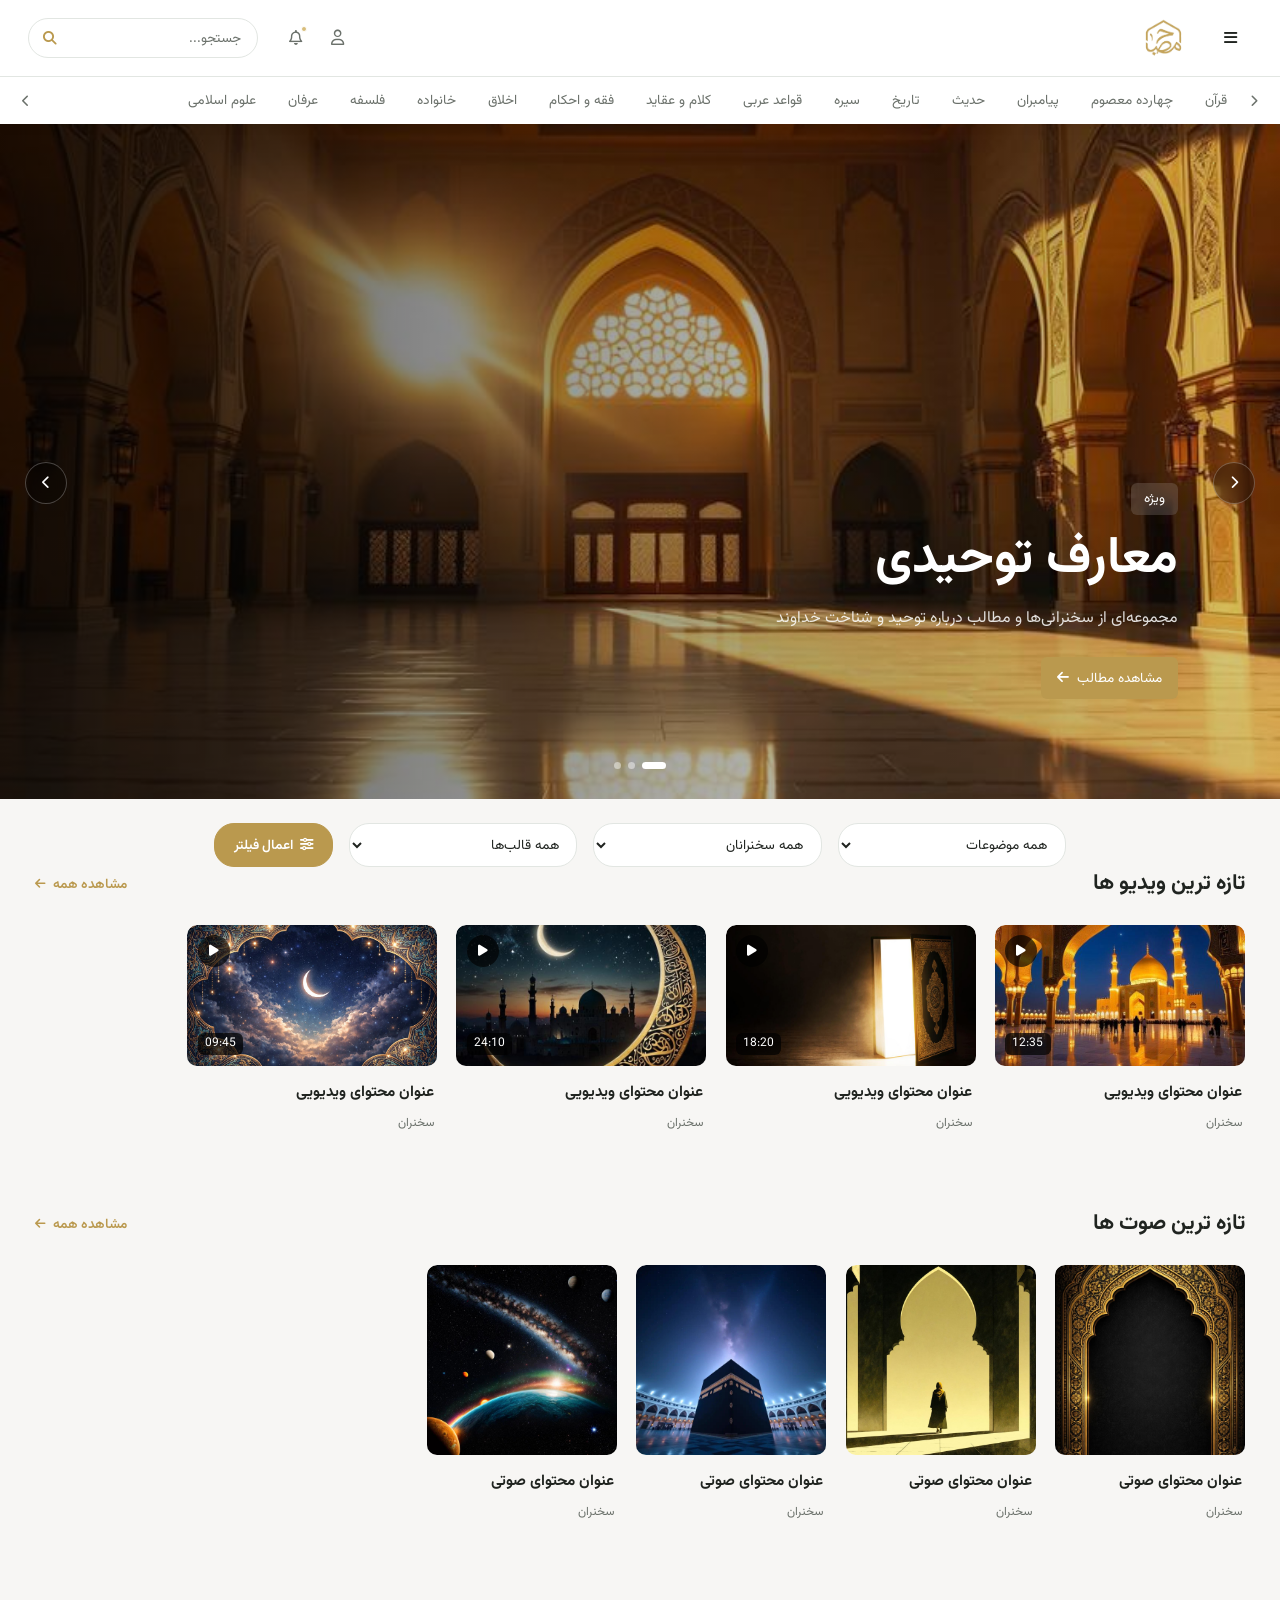
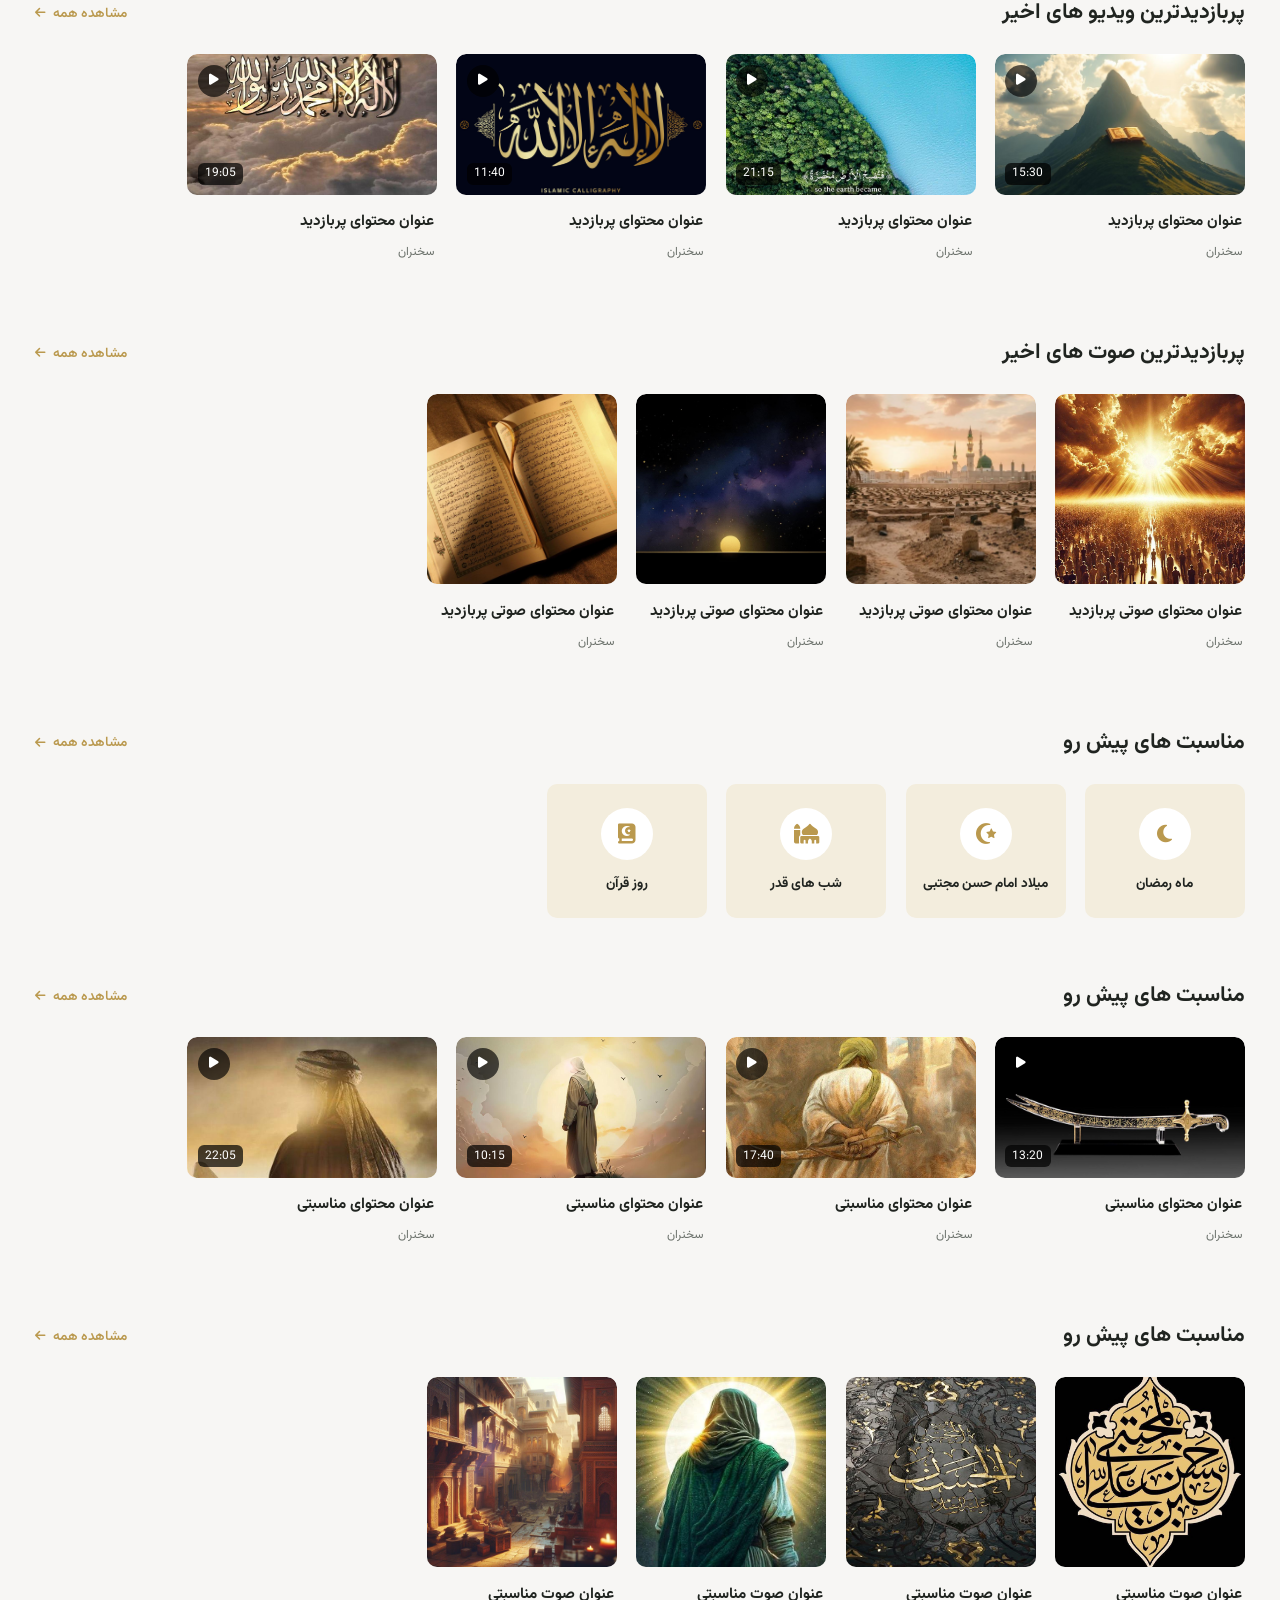
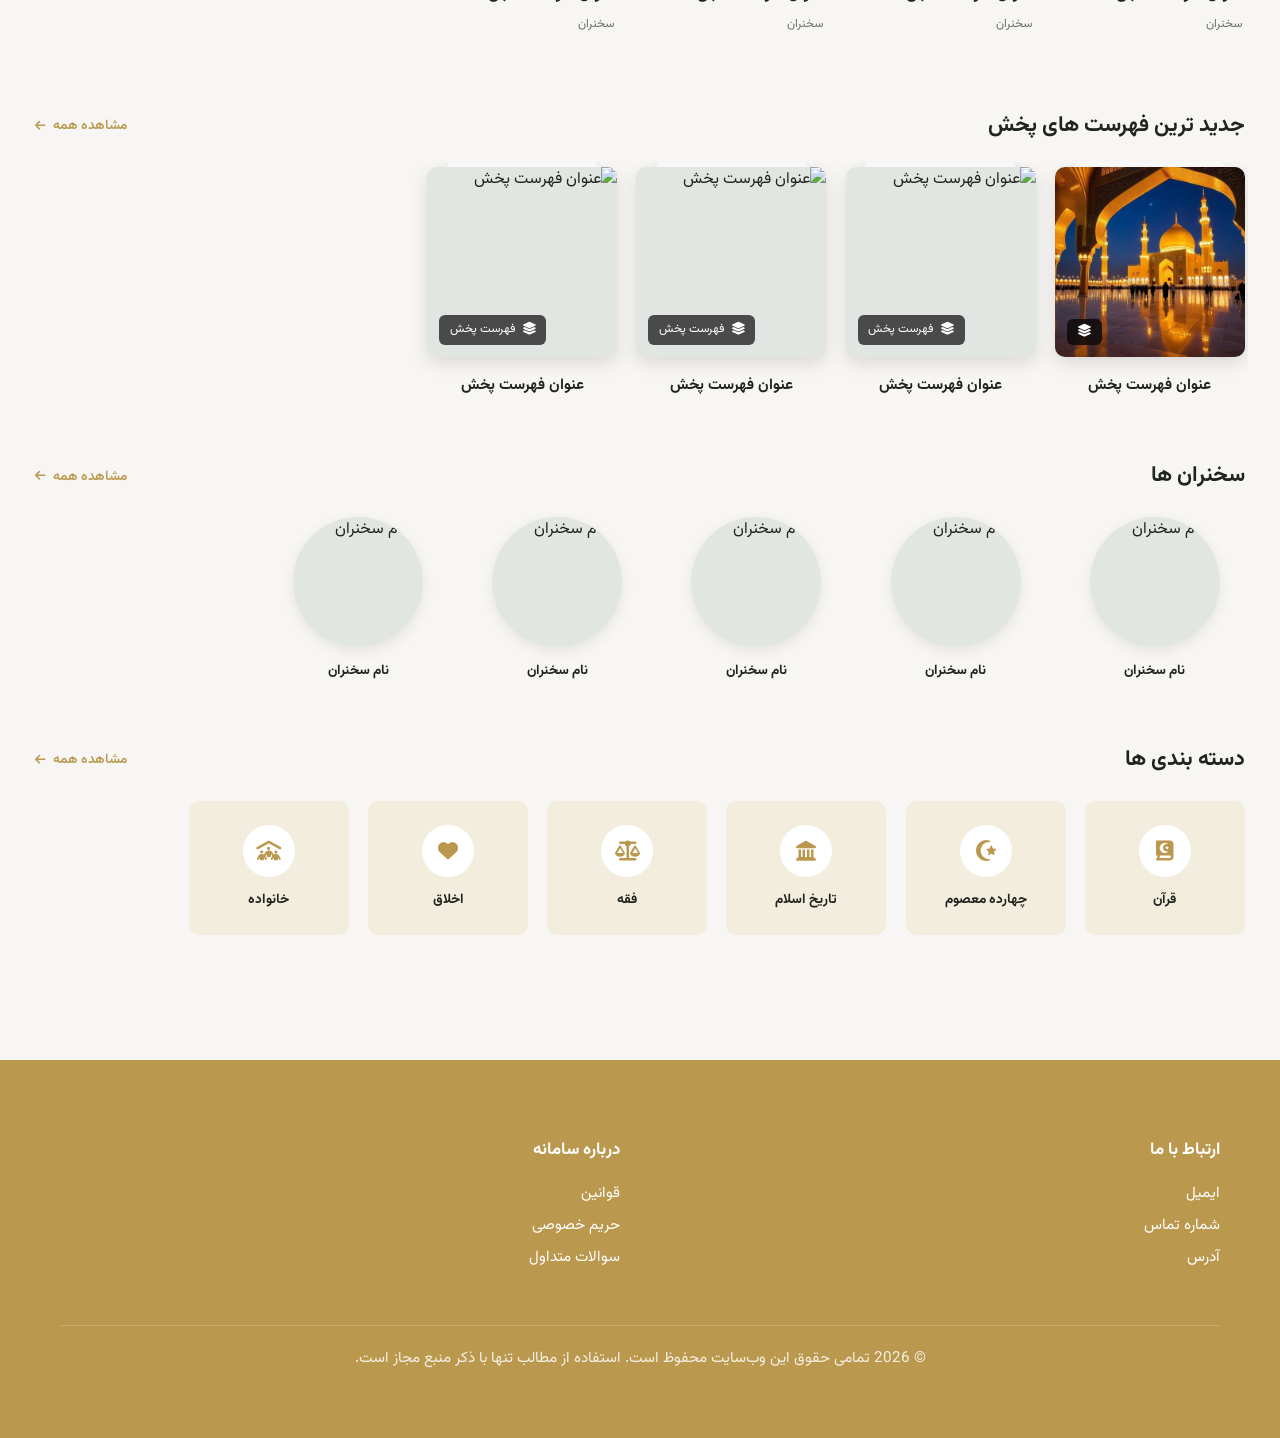
==== commit d1ebd121: "Change cards style" ====
--- a/index.html
+++ b/index.html
@@ -174,1885 +174,1714 @@
         </section>
 
         <!-- ================= HOME CONTENT ================= -->
-        <section class="home-content">
-
-            <!-- ================= VIDEO FILTER ================= -->
-
-            <div class="filter-fields">
-
-                <!-- موضوع -->
-                <div class="filter-field">
-
-                    <select id="topic-filter">
-
-                        <option value="">
-                            همه موضوعات
-                        </option>
-
-                        <option value="quran">
-                            قرآن
-                        </option>
-
-                        <option value="ahlulbayt">
-                            چهارده معصوم
-                        </option>
-
-                        <option value="prophets">
-                            پیامبران
-                        </option>
-
-                        <option value="hadith">
-                            حدیث
-                        </option>
-
-                        <option value="history">
-                            تاریخ
-                        </option>
-
-                        <option value="seerah">
-                            سیره
-                        </option>
-
-                        <option value="arabic">
-                            قواعد عربی
-                        </option>
-
-                        <option value="aqeedah">
-                            کلام و عقاید
-                        </option>
-
-                        <option value="fiqh">
-                            فقه و احکام
-                        </option>
-
-                        <option value="ethics">
-                            اخلاق
-                        </option>
-
-                        <option value="family">
-                            خانواده
-                        </option>
-
-                        <option value="islamic-sciences">
-                            علوم اسلامی
-                        </option>
-
-                    </select>
-
-                </div>
-
-
-                <!-- نام سخنران -->
-
-                <div class="filter-field">
-
-                    <select id="speaker-filter">
-
-                        <option value="">
-                            همه سخنرانان
-                        </option>
-
-                        <option value="speaker1">
-                            سخنران 1
-                        </option>
-
-                        <option value="speaker2">
-                            سخنران 2
-                        </option>
-
-                        <option value="speaker3">
-                            سخنران 3
-                        </option>
-
-                    </select>
-
-                </div>
-
-
-                <!-- قالب -->
-
-                <div class="filter-field">
-
-                    <select id="format-filter">
-
-                        <option value="">
-                            همه قالب‌ها
-                        </option>
-
-                        <option value="video">
-                            ویدیو
-                        </option>
-
-                        <option value="audio">
-                            صوت
-                        </option>
-
-                        <option value="image">
-                            عکس
-                        </option>
-
-                        <option value="text">
-                            متن
-                        </option>
-
-                    </select>
-
-                </div>
-
-
-                <!-- دکمه اعمال -->
-
-                <button
-                    type="button"
-                    class="filter-button"
-                    id="apply-filter"
-                >
-
-                    <i class="fa-solid fa-sliders"></i>
-
-                    اعمال فیلتر
-
-                </button>
-
-            </div>
-
-
-
-            <!-- =====================================================
-                NEWEST
-            ====================================================== -->
-
-            <section class="content-row">
-
-                <div class="content-row-header">
-
-                    <h2>
-                        تازه ها
-                    </h2>
-
-                    <a
-                        href="results.html?type=newest"
-                        class="view-all"
-                    >
-                        مشاهده همه
-
-                        <i class="fa-solid fa-arrow-left"></i>
-                    </a>
-
-                </div>
-
-
-                <div class="content-slider">
-
-
-                    <!-- Content 1 -->
-
-                    <a
-                        href="content.html?id=1"
-                        class="content-card"
-                    >
-
-                        <div class="content-card-image">
+    <section class="home-content">
+
+        <!-- ================= VIDEO FILTER ================= -->
+
+        <div class="filter-fields">
+
+            <!-- موضوع -->
+            <div class="filter-field">
+
+                <select id="topic-filter">
+
+                    <option value="">
+                        همه موضوعات
+                    </option>
+
+                    <option value="quran">
+                        قرآن
+                    </option>
+
+                    <option value="ahlulbayt">
+                        چهارده معصوم
+                    </option>
+
+                    <option value="prophets">
+                        پیامبران
+                    </option>
+
+                    <option value="hadith">
+                        حدیث
+                    </option>
+
+                    <option value="history">
+                        تاریخ
+                    </option>
+
+                    <option value="seerah">
+                        سیره
+                    </option>
+
+                    <option value="arabic">
+                        قواعد عربی
+                    </option>
+
+                    <option value="aqeedah">
+                        کلام و عقاید
+                    </option>
+
+                    <option value="fiqh">
+                        فقه و احکام
+                    </option>
+
+                    <option value="ethics">
+                        اخلاق
+                    </option>
+
+                    <option value="family">
+                        خانواده
+                    </option>
+
+                    <option value="islamic-sciences">
+                        علوم اسلامی
+                    </option>
+
+                </select>
+
+            </div>
+
+
+            <!-- نام سخنران -->
+
+            <div class="filter-field">
+
+                <select id="speaker-filter">
+
+                    <option value="">
+                        همه سخنرانان
+                    </option>
+
+                    <option value="speaker1">
+                        سخنران 1
+                    </option>
+
+                    <option value="speaker2">
+                        سخنران 2
+                    </option>
+
+                    <option value="speaker3">
+                        سخنران 3
+                    </option>
+
+                </select>
+
+            </div>
+
+
+            <!-- قالب -->
+
+            <div class="filter-field">
+
+                <select id="format-filter">
+
+                    <option value="">
+                        همه قالب‌ها
+                    </option>
+
+                    <option value="video">
+                        ویدیو
+                    </option>
+
+                    <option value="audio">
+                        صوت
+                    </option>
+
+                    <option value="image">
+                        عکس
+                    </option>
+
+                    <option value="text">
+                        متن
+                    </option>
+
+                </select>
+
+            </div>
+
+
+            <!-- دکمه اعمال -->
+
+            <button
+                type="button"
+                class="filter-button"
+                id="apply-filter"
+            >
+
+                <i class="fa-solid fa-sliders"></i>
+
+                اعمال فیلتر
+
+            </button>
+
+        </div>
+
+        <!-- =====================================================
+            1. NEWEST
+        ====================================================== -->
+
+        <!-- ---------------- VIDEO ---------------- -->
+
+        <section class="content-row">
+
+            <div class="content-row-header">
+
+                <h2>
+                    تازه ترین ویدیو ها
+                </h2>
+
+                <a
+                    href="results.html?type=newest-video"
+                    class="view-all"
+                >
+                    مشاهده همه
+                    <i class="fa-solid fa-arrow-left"></i>
+                </a>
+
+            </div>
+
+
+            <div class="content-slider">
+
+
+                <!-- Video 1 -->
+
+                <a
+                    href="content.html?id=1"
+                    class="content-card video-card"
+                >
+
+                    <div class="content-card-image">
+
+                        <img
+                            src="pics/content/content1.jpg"
+                            alt="عنوان محتوای ویدیویی"
+                        >
+
+                        <span class="video-play-icon">
+                            <i class="fa-solid fa-play"></i>
+                        </span>
+
+                        <span class="video-duration">
+                            12:35
+                        </span>
+
+                    </div>
+
+
+                    <div class="content-card-body">
+
+                        <h3>
+                            عنوان محتوای ویدیویی
+                        </h3>
+
+                        <p>
+                            سخنران
+                        </p>
+
+                    </div>
+
+                </a>
+
+
+                <!-- Video 2 -->
+
+                <a
+                    href="content.html?id=2"
+                    class="content-card video-card"
+                >
+
+                    <div class="content-card-image">
+
+                        <img
+                            src="pics/content/content2.jpg"
+                            alt="عنوان محتوای ویدیویی"
+                        >
+
+                        <span class="video-play-icon">
+                            <i class="fa-solid fa-play"></i>
+                        </span>
+
+                        <span class="video-duration">
+                            18:20
+                        </span>
+
+                    </div>
+
+
+                    <div class="content-card-body">
+
+                        <h3>
+                            عنوان محتوای ویدیویی
+                        </h3>
+
+                        <p>
+                            سخنران
+                        </p>
+
+                    </div>
+
+                </a>
+
+
+                <!-- Video 3 -->
+
+                <a
+                    href="content.html?id=3"
+                    class="content-card video-card"
+                >
+
+                    <div class="content-card-image">
+
+                        <img
+                            src="pics/content/content3.jpg"
+                            alt="عنوان محتوای ویدیویی"
+                        >
+
+                        <span class="video-play-icon">
+                            <i class="fa-solid fa-play"></i>
+                        </span>
+
+                        <span class="video-duration">
+                            24:10
+                        </span>
+
+                    </div>
+
+
+                    <div class="content-card-body">
+
+                        <h3>
+                            عنوان محتوای ویدیویی
+                        </h3>
+
+                        <p>
+                            سخنران
+                        </p>
+
+                    </div>
+
+                </a>
+
+
+                <!-- Video 4 -->
+
+                <a
+                    href="content.html?id=4"
+                    class="content-card video-card"
+                >
+
+                    <div class="content-card-image">
+
+                        <img
+                            src="pics/content/content4.jpg"
+                            alt="عنوان محتوای ویدیویی"
+                        >
+
+                        <span class="video-play-icon">
+                            <i class="fa-solid fa-play"></i>
+                        </span>
+
+                        <span class="video-duration">
+                            09:45
+                        </span>
+
+                    </div>
+
+
+                    <div class="content-card-body">
+
+                        <h3>
+                            عنوان محتوای ویدیویی
+                        </h3>
+
+                        <p>
+                            سخنران
+                        </p>
+
+                    </div>
+
+                </a>
+
+
+            </div>
+
+        </section>
+
+
+        <!-- ---------------- AUDIO ---------------- -->
+
+        <section class="content-row">
+
+            <div class="content-row-header">
+
+                <h2>
+                    تازه ترین صوت ها
+                </h2>
+
+                <a
+                    href="results.html?type=newest-audio"
+                    class="view-all"
+                >
+                    مشاهده همه
+                    <i class="fa-solid fa-arrow-left"></i>
+                </a>
+
+            </div>
+
+
+            <div class="content-slider">
+
+
+                <!-- Audio 1 -->
+
+                <a
+                    href="content.html?id=5"
+                    class="content-card audio-card"
+                >
+
+                    <div class="content-card-image">
+
+                        <img
+                            src="pics/content/content5.jpg"
+                            alt="عنوان محتوای صوتی"
+                        >
+
+                    </div>
+
+
+                    <div class="content-card-body">
+
+                        <h3>
+                            عنوان محتوای صوتی
+                        </h3>
+
+                        <p>
+                            سخنران
+                        </p>
+
+                    </div>
+
+                </a>
+
+
+                <!-- Audio 2 -->
+
+                <a
+                    href="content.html?id=6"
+                    class="content-card audio-card"
+                >
+
+                    <div class="content-card-image">
+
+                        <img
+                            src="pics/content/content6.jpg"
+                            alt="عنوان محتوای صوتی"
+                        >
+
+                    </div>
+
+
+                    <div class="content-card-body">
+
+                        <h3>
+                            عنوان محتوای صوتی
+                        </h3>
+
+                        <p>
+                            سخنران
+                        </p>
+
+                    </div>
+
+                </a>
+
+
+                <!-- Audio 3 -->
+
+                <a
+                    href="content.html?id=7"
+                    class="content-card audio-card"
+                >
+
+                    <div class="content-card-image">
+
+                        <img
+                            src="pics/content/content7.jpg"
+                            alt="عنوان محتوای صوتی"
+                        >
+
+                    </div>
+
+
+                    <div class="content-card-body">
+
+                        <h3>
+                            عنوان محتوای صوتی
+                        </h3>
+
+                        <p>
+                            سخنران
+                        </p>
+
+                    </div>
+
+                </a>
+
+
+                <!-- Audio 4 -->
+
+                <a
+                    href="content.html?id=8"
+                    class="content-card audio-card"
+                >
+
+                    <div class="content-card-image">
+
+                        <img
+                            src="pics/content/content8.jpg"
+                            alt="عنوان محتوای صوتی"
+                        >
+
+                    </div>
+
+
+                    <div class="content-card-body">
+
+                        <h3>
+                            عنوان محتوای صوتی
+                        </h3>
+
+                        <p>
+                            سخنران
+                        </p>
+
+                    </div>
+
+                </a>
+
+
+            </div>
+
+        </section>
+
+
+
+        <!-- =====================================================
+            2. MOST VIEWED
+        ====================================================== -->
+
+        <!-- ---------------- VIDEO ---------------- -->
+
+        <section class="content-row">
+
+            <div class="content-row-header">
+
+                <h2>
+                    پربازدیدترین ویدیو های اخیر
+                </h2>
+
+                <a
+                    href="results.html?type=popular-video"
+                    class="view-all"
+                >
+                    مشاهده همه
+                    <i class="fa-solid fa-arrow-left"></i>
+                </a>
+
+            </div>
+
+
+            <div class="content-slider">
+
+
+                <a
+                    href="content.html?id=9"
+                    class="content-card video-card"
+                >
+
+                    <div class="content-card-image">
+
+                        <img
+                            src="pics/content/content9.jpg"
+                            alt="عنوان محتوای پربازدید"
+                        >
+
+                        <span class="video-play-icon">
+                            <i class="fa-solid fa-play"></i>
+                        </span>
+
+                        <span class="video-duration">
+                            15:30
+                        </span>
+
+                    </div>
+
+
+                    <div class="content-card-body">
+
+                        <h3>
+                            عنوان محتوای پربازدید
+                        </h3>
+
+                        <p>
+                            سخنران
+                        </p>
+
+                    </div>
+
+                </a>
+
+
+                <a
+                    href="content.html?id=10"
+                    class="content-card video-card"
+                >
+
+                    <div class="content-card-image">
+
+                        <img
+                            src="pics/content/content10.jpg"
+                            alt="عنوان محتوای پربازدید"
+                        >
+
+                        <span class="video-play-icon">
+                            <i class="fa-solid fa-play"></i>
+                        </span>
+
+                        <span class="video-duration">
+                            21:15
+                        </span>
+
+                    </div>
+
+
+                    <div class="content-card-body">
+
+                        <h3>
+                            عنوان محتوای پربازدید
+                        </h3>
+
+                        <p>
+                            سخنران
+                        </p>
+
+                    </div>
+
+                </a>
+
+
+                <a
+                    href="content.html?id=11"
+                    class="content-card video-card"
+                >
+
+                    <div class="content-card-image">
+
+                        <img
+                            src="pics/content/content11.jpg"
+                            alt="عنوان محتوای پربازدید"
+                        >
+
+                        <span class="video-play-icon">
+                            <i class="fa-solid fa-play"></i>
+                        </span>
+
+                        <span class="video-duration">
+                            11:40
+                        </span>
+
+                    </div>
+
+
+                    <div class="content-card-body">
+
+                        <h3>
+                            عنوان محتوای پربازدید
+                        </h3>
+
+                        <p>
+                            سخنران
+                        </p>
+
+                    </div>
+
+                </a>
+
+
+                <a
+                    href="content.html?id=12"
+                    class="content-card video-card"
+                >
+
+                    <div class="content-card-image">
+
+                        <img
+                            src="pics/content/content12.jpg"
+                            alt="عنوان محتوای پربازدید"
+                        >
+
+                        <span class="video-play-icon">
+                            <i class="fa-solid fa-play"></i>
+                        </span>
+
+                        <span class="video-duration">
+                            19:05
+                        </span>
+
+                    </div>
+
+
+                    <div class="content-card-body">
+
+                        <h3>
+                            عنوان محتوای پربازدید
+                        </h3>
+
+                        <p>
+                            سخنران
+                        </p>
+
+                    </div>
+
+                </a>
+
+
+            </div>
+
+        </section>
+
+
+
+        <!-- ---------------- AUDIO ---------------- -->
+
+        <section class="content-row">
+
+            <div class="content-row-header">
+
+                <h2>
+                    پربازدیدترین صوت های اخیر
+                </h2>
+
+                <a
+                    href="results.html?type=popular-audio"
+                    class="view-all"
+                >
+                    مشاهده همه
+                    <i class="fa-solid fa-arrow-left"></i>
+                </a>
+
+            </div>
+
+
+            <div class="content-slider">
+
+
+                <a
+                    href="content.html?id=13"
+                    class="content-card audio-card"
+                >
+
+                    <div class="content-card-image">
+
+                        <img
+                            src="pics/content/content13.jpg"
+                            alt="عنوان محتوای صوتی پربازدید"
+                        >
+
+                    </div>
+
+
+                    <div class="content-card-body">
+
+                        <h3>
+                            عنوان محتوای صوتی پربازدید
+                        </h3>
+
+                        <p>
+                            سخنران
+                        </p>
+
+                    </div>
+
+                </a>
+
+
+                <a
+                    href="content.html?id=14"
+                    class="content-card audio-card"
+                >
+
+                    <div class="content-card-image">
+
+                        <img
+                            src="pics/content/content14.jpg"
+                            alt="عنوان محتوای صوتی پربازدید"
+                        >
+
+                    </div>
+
+
+                    <div class="content-card-body">
+
+                        <h3>
+                            عنوان محتوای صوتی پربازدید
+                        </h3>
+
+                        <p>
+                            سخنران
+                        </p>
+
+                    </div>
+
+                </a>
+
+
+                <a
+                    href="content.html?id=15"
+                    class="content-card audio-card"
+                >
+
+                    <div class="content-card-image">
+
+                        <img
+                            src="pics/content/content15.jpg"
+                            alt="عنوان محتوای صوتی پربازدید"
+                        >
+
+                    </div>
+
+
+                    <div class="content-card-body">
+
+                        <h3>
+                            عنوان محتوای صوتی پربازدید
+                        </h3>
+
+                        <p>
+                            سخنران
+                        </p>
+
+                    </div>
+
+                </a>
+
+
+                <a
+                    href="content.html?id=16"
+                    class="content-card audio-card"
+                >
+
+                    <div class="content-card-image">
+
+                        <img
+                            src="pics/content/content16.jpg"
+                            alt="عنوان محتوای صوتی پربازدید"
+                        >
+
+                    </div>
+
+
+                    <div class="content-card-body">
+
+                        <h3>
+                            عنوان محتوای صوتی پربازدید
+                        </h3>
+
+                        <p>
+                            سخنران
+                        </p>
+
+                    </div>
+
+                </a>
+
+
+            </div>
+
+        </section>
+
+
+
+        <!-- =====================================================
+            3. UPCOMING OCCASIONS
+        ====================================================== -->
+
+        <!-- ---------------- TOPICS ---------------- -->
+
+        <section class="content-row">
+
+            <div class="content-row-header">
+
+                <h2>
+                    مناسبت های پیش رو
+                </h2>
+
+                <a
+                    href="occasions.html"
+                    class="view-all"
+                >
+                    مشاهده همه
+                    <i class="fa-solid fa-arrow-left"></i>
+                </a>
+
+            </div>
+
+
+            <div class="content-slider">
+
+
+                <a
+                    href="topic.html?id=1"
+                    class="topic-card"
+                >
+
+                    <span class="topic-icon">
+                        <i class="fa-solid fa-moon"></i>
+                    </span>
+
+                    <h3>
+                        ماه رمضان
+                    </h3>
+
+                </a>
+
+
+                <a
+                    href="topic.html?id=2"
+                    class="topic-card"
+                >
+
+                    <span class="topic-icon">
+                        <i class="fa-solid fa-star-and-crescent"></i>
+                    </span>
+
+                    <h3>
+                        میلاد امام حسن مجتبی
+                    </h3>
+
+                </a>
+
+
+                <a
+                    href="topic.html?id=3"
+                    class="topic-card"
+                >
+
+                    <span class="topic-icon">
+                        <i class="fa-solid fa-mosque"></i>
+                    </span>
+
+                    <h3>
+                        شب های قدر
+                    </h3>
+
+                </a>
+
+
+                <a
+                    href="topic.html?id=4"
+                    class="topic-card"
+                >
+
+                    <span class="topic-icon">
+                        <i class="fa-solid fa-book-quran"></i>
+                    </span>
+
+                    <h3>
+                        روز قرآن
+                    </h3>
+
+                </a>
+
+
+            </div>
+
+        </section>
+
+
+
+        <!-- ---------------- VIDEO ---------------- -->
+
+        <section class="content-row">
+
+            <div class="content-row-header">
+
+                <h2>
+                    مناسبت های پیش رو
+                </h2>
+
+                <a
+                    href="results.html?type=upcoming-video"
+                    class="view-all"
+                >
+                    مشاهده همه
+                    <i class="fa-solid fa-arrow-left"></i>
+                </a>
+
+            </div>
+
+
+            <div class="content-slider">
+
+
+                <a
+                    href="content.html?id=17"
+                    class="content-card video-card"
+                >
+
+                    <div class="content-card-image">
+
+                        <img
+                            src="pics/content/content17.jpg"
+                            alt="عنوان محتوای مناسبتی"
+                        >
+
+                        <span class="video-play-icon">
+                            <i class="fa-solid fa-play"></i>
+                        </span>
+
+                        <span class="video-duration">
+                            13:20
+                        </span>
+
+                    </div>
+
+
+                    <div class="content-card-body">
+
+                        <h3>
+                            عنوان محتوای مناسبتی
+                        </h3>
+
+                        <p>
+                            سخنران
+                        </p>
+
+                    </div>
+
+                </a>
+
+
+                <a
+                    href="content.html?id=18"
+                    class="content-card video-card"
+                >
+
+                    <div class="content-card-image">
+
+                        <img
+                            src="pics/content/content18.jpg"
+                            alt="عنوان محتوای مناسبتی"
+                        >
+
+                        <span class="video-play-icon">
+                            <i class="fa-solid fa-play"></i>
+                        </span>
+
+                        <span class="video-duration">
+                            17:40
+                        </span>
+
+                    </div>
+
+
+                    <div class="content-card-body">
+
+                        <h3>
+                            عنوان محتوای مناسبتی
+                        </h3>
+
+                        <p>
+                            سخنران
+                        </p>
+
+                    </div>
+
+                </a>
+
+
+                <a
+                    href="content.html?id=19"
+                    class="content-card video-card"
+                >
+
+                    <div class="content-card-image">
+
+                        <img
+                            src="pics/content/content19.jpg"
+                            alt="عنوان محتوای مناسبتی"
+                        >
+
+                        <span class="video-play-icon">
+                            <i class="fa-solid fa-play"></i>
+                        </span>
+
+                        <span class="video-duration">
+                            10:15
+                        </span>
+
+                    </div>
+
+
+                    <div class="content-card-body">
+
+                        <h3>
+                            عنوان محتوای مناسبتی
+                        </h3>
+
+                        <p>
+                            سخنران
+                        </p>
+
+                    </div>
+
+                </a>
+
+
+                <a
+                    href="content.html?id=20"
+                    class="content-card video-card"
+                >
+
+                    <div class="content-card-image">
+
+                        <img
+                            src="pics/content/content20.jpg"
+                            alt="عنوان محتوای مناسبتی"
+                        >
+
+                        <span class="video-play-icon">
+                            <i class="fa-solid fa-play"></i>
+                        </span>
+
+                        <span class="video-duration">
+                            22:05
+                        </span>
+
+                    </div>
+
+
+                    <div class="content-card-body">
+
+                        <h3>
+                            عنوان محتوای مناسبتی
+                        </h3>
+
+                        <p>
+                            سخنران
+                        </p>
+
+                    </div>
+
+                </a>
+
+
+            </div>
+
+        </section>
+
+
+
+        <!-- ---------------- AUDIO ---------------- -->
+
+        <section class="content-row">
+
+            <div class="content-row-header">
+
+                <h2>
+                    مناسبت های پیش رو
+                </h2>
+
+                <a
+                    href="results.html?type=upcoming-audio"
+                    class="view-all"
+                >
+                    مشاهده همه
+                    <i class="fa-solid fa-arrow-left"></i>
+                </a>
+
+            </div>
+
+
+            <div class="content-slider">
+
+
+                <a
+                    href="content.html?id=21"
+                    class="content-card audio-card"
+                >
+
+                    <div class="content-card-image">
+
+                        <img
+                            src="pics/content/content21.jpg"
+                            alt="عنوان صوت مناسبتی"
+                        >
+
+                    </div>
+
+
+                    <div class="content-card-body">
+
+                        <h3>
+                            عنوان صوت مناسبتی
+                        </h3>
+
+                        <p>
+                            سخنران
+                        </p>
+
+                    </div>
+
+                </a>
+
+
+                <a
+                    href="content.html?id=22"
+                    class="content-card audio-card"
+                >
+
+                    <div class="content-card-image">
+
+                        <img
+                            src="pics/content/content22.jpg"
+                            alt="عنوان صوت مناسبتی"
+                        >
+
+                    </div>
+
+
+                    <div class="content-card-body">
+
+                        <h3>
+                            عنوان صوت مناسبتی
+                        </h3>
+
+                        <p>
+                            سخنران
+                        </p>
+
+                    </div>
+
+                </a>
+
+
+                <a
+                    href="content.html?id=23"
+                    class="content-card audio-card"
+                >
+
+                    <div class="content-card-image">
+
+                        <img
+                            src="pics/content/content23.jpg"
+                            alt="عنوان صوت مناسبتی"
+                        >
+
+                    </div>
+
+
+                    <div class="content-card-body">
+
+                        <h3>
+                            عنوان صوت مناسبتی
+                        </h3>
+
+                        <p>
+                            سخنران
+                        </p>
+
+                    </div>
+
+                </a>
+
+
+                <a
+                    href="content.html?id=24"
+                    class="content-card audio-card"
+                >
+
+                    <div class="content-card-image">
+
+                        <img
+                            src="pics/content/content24.jpg"
+                            alt="عنوان صوت مناسبتی"
+                        >
+
+                    </div>
+
+
+                    <div class="content-card-body">
+
+                        <h3>
+                            عنوان صوت مناسبتی
+                        </h3>
+
+                        <p>
+                            سخنران
+                        </p>
+
+                    </div>
+
+                </a>
+
+
+            </div>
+
+        </section>
+
+
+
+        <!-- =====================================================
+            4. NEWEST PLAYLISTS
+        ====================================================== -->
+
+        <section class="content-row">
+
+            <div class="content-row-header">
+
+                <h2>
+                    جدید ترین فهرست های پخش
+                </h2>
+
+                <a
+                    href="playlists.html"
+                    class="view-all"
+                >
+                    مشاهده همه
+                    <i class="fa-solid fa-arrow-left"></i>
+                </a>
+
+            </div>
+
+
+            <div class="content-slider">
+
+
+                <a
+                    href="playlist.html?id=1"
+                    class="playlist-card"
+                >
+
+                    <div class="playlist-image">
+
+                        <div class="playlist-back back-1"></div>
+
+                        <div class="playlist-back back-2"></div>
+
+                        <div class="playlist-main">
 
                             <img
                                 src="pics/content/content1.jpg"
-                                alt="عنوان محتوای نمونه"
+                                alt="عنوان فهرست پخش"
                             >
 
-                            <span class="content-type">
-                                ویدئو
+                            <span class="playlist-info">
+
+                                <i class="fa-solid fa-layer-group"></i>
+
                             </span>
 
                         </div>
 
-
-                        <div class="content-card-body">
-
-                            <h3>
-                                عنوان محتوای نمونه
-                            </h3>
-
-                            <p>
-                                سخنران
-                            </p>
+                    </div>
+
+
+                    <h3>
+                        عنوان فهرست پخش
+                    </h3>
+
+                </a>
+
+
+                <a
+                    href="playlist.html?id=2"
+                    class="playlist-card"
+                >
+
+                    <div class="playlist-image">
+
+                        <div class="playlist-back back-1"></div>
+
+                        <div class="playlist-back back-2"></div>
+
+                        <div class="playlist-main">
+
+                            <img
+                                src="pics/playlists/playlist2.jpg"
+                                alt="عنوان فهرست پخش"
+                            >
+
+                            <span class="playlist-info">
+
+                                <i class="fa-solid fa-layer-group"></i>
+
+                                فهرست پخش
+
+                            </span>
 
                         </div>
 
-                    </a>
-
-
-
-                    <!-- Content 2 -->
-
-                    <a
-                        href="content.html?id=2"
-                        class="content-card"
-                    >
-
-                        <div class="content-card-image">
+                    </div>
+
+
+                    <h3>
+                        عنوان فهرست پخش
+                    </h3>
+
+                </a>
+
+
+                <a
+                    href="playlist.html?id=3"
+                    class="playlist-card"
+                >
+
+                    <div class="playlist-image">
+
+                        <div class="playlist-back back-1"></div>
+
+                        <div class="playlist-back back-2"></div>
+
+                        <div class="playlist-main">
 
                             <img
-                                src="pics/content/content2.jpg"
-                                alt="عنوان محتوای نمونه"
+                                src="pics/playlists/playlist3.jpg"
+                                alt="عنوان فهرست پخش"
                             >
 
-                            <span class="content-type">
-                                صوت
+                            <span class="playlist-info">
+
+                                <i class="fa-solid fa-layer-group"></i>
+
+                                فهرست پخش
+
                             </span>
 
                         </div>
 
-
-                        <div class="content-card-body">
-
-                            <h3>
-                                عنوان محتوای نمونه
-                            </h3>
-
-                            <p>
-                                سخنران
-                            </p>
+                    </div>
+
+
+                    <h3>
+                        عنوان فهرست پخش
+                    </h3>
+
+                </a>
+
+
+                <a
+                    href="playlist.html?id=4"
+                    class="playlist-card"
+                >
+
+                    <div class="playlist-image">
+
+                        <div class="playlist-back back-1"></div>
+
+                        <div class="playlist-back back-2"></div>
+
+                        <div class="playlist-main">
+
+                            <img
+                                src="pics/playlists/playlist4.jpg"
+                                alt="عنوان فهرست پخش"
+                            >
+
+                            <span class="playlist-info">
+
+                                <i class="fa-solid fa-layer-group"></i>
+
+                                فهرست پخش
+
+                            </span>
 
                         </div>
 
-                    </a>
-
-
-
-                    <!-- Content 3 -->
-
-                    <a
-                        href="content.html?id=3"
-                        class="content-card"
-                    >
-
-                        <div class="content-card-image">
-
-                            <img
-                                src="pics/content/content3.jpg"
-                                alt="عنوان محتوای نمونه"
-                            >
-
-                            <span class="content-type">
-                                مقاله
-                            </span>
-
-                        </div>
-
-
-                        <div class="content-card-body">
-
-                            <h3>
-                                عنوان محتوای نمونه
-                            </h3>
-
-                            <p>
-                                سخنران
-                            </p>
-
-                        </div>
-
-                    </a>
-
-
-
-                    <!-- Content 4 -->
-
-                    <a
-                        href="content.html?id=4"
-                        class="content-card"
-                    >
-
-                        <div class="content-card-image">
-
-                            <img
-                                src="pics/content/content4.jpg"
-                                alt="عنوان محتوای نمونه"
-                            >
-
-                            <span class="content-type">
-                                ویدئو
-                            </span>
-
-                        </div>
-
-
-                        <div class="content-card-body">
-
-                            <h3>
-                                عنوان محتوای نمونه
-                            </h3>
-
-                            <p>
-                                سخنران
-                            </p>
-
-                        </div>
-
-                    </a>
-
-
-
-                    <!-- Content 4 - duplicate -->
-
-                    <a
-                        href="content.html?id=4"
-                        class="content-card"
-                    >
-
-                        <div class="content-card-image">
-
-                            <img
-                                src="pics/content/content4.jpg"
-                                alt="عنوان محتوای نمونه"
-                            >
-
-                            <span class="content-type">
-                                ویدئو
-                            </span>
-
-                        </div>
-
-
-                        <div class="content-card-body">
-
-                            <h3>
-                                عنوان محتوای نمونه
-                            </h3>
-
-                            <p>
-                                سخنران
-                            </p>
-
-                        </div>
-
-                    </a>
-
-
-                </div>
-
-            </section>
-
-
-
-            <!-- =====================================================
-                MOST VIEWED
-            ====================================================== -->
-
-            <section class="content-row">
-
-                <div class="content-row-header">
-
-                    <h2>
-                        پربازدیدهای اخیر
-                    </h2>
-
-                    <a
-                        href="results.html?type=popular"
-                        class="view-all"
-                    >
-                        مشاهده همه
-
-                        <i class="fa-solid fa-arrow-left"></i>
-                    </a>
-
-                </div>
-
-
-                <div class="content-slider">
-
-
-                    <!-- Content 5 -->
-
-                    <a
-                        href="content.html?id=5"
-                        class="content-card"
-                    >
-
-                        <div class="content-card-image">
-
-                            <img
-                                src="pics/content/content5.jpg"
-                                alt="عنوان محتوای پربازدید"
-                            >
-
-                            <span class="content-type">
-                                ویدئو
-                            </span>
-
-                        </div>
-
-
-                        <div class="content-card-body">
-
-                            <h3>
-                                عنوان محتوای پربازدید
-                            </h3>
-
-                            <p>
-                                سخنران
-                            </p>
-
-                        </div>
-
-                    </a>
-
-
-
-                    <!-- Content 6 -->
-
-                    <a
-                        href="content.html?id=6"
-                        class="content-card"
-                    >
-
-                        <div class="content-card-image">
-
-                            <img
-                                src="pics/content/content6.jpg"
-                                alt="عنوان محتوای پربازدید"
-                            >
-
-                            <span class="content-type">
-                                صوت
-                            </span>
-
-                        </div>
-
-
-                        <div class="content-card-body">
-
-                            <h3>
-                                عنوان محتوای پربازدید
-                            </h3>
-
-                            <p>
-                                سخنران
-                            </p>
-
-                        </div>
-
-                    </a>
-
-
-
-                    <!-- Content 7 -->
-
-                    <a
-                        href="content.html?id=7"
-                        class="content-card"
-                    >
-
-                        <div class="content-card-image">
-
-                            <img
-                                src="pics/content/content7.jpg"
-                                alt="عنوان محتوای پربازدید"
-                            >
-
-                            <span class="content-type">
-                                مقاله
-                            </span>
-
-                        </div>
-
-
-                        <div class="content-card-body">
-
-                            <h3>
-                                عنوان محتوای پربازدید
-                            </h3>
-
-                            <p>
-                                سخنران
-                            </p>
-
-                        </div>
-
-                    </a>
-
-
-
-                    <!-- Content 8 -->
-
-                    <a
-                        href="content.html?id=8"
-                        class="content-card"
-                    >
-
-                        <div class="content-card-image">
-
-                            <img
-                                src="pics/content/content8.jpg"
-                                alt="عنوان محتوای پربازدید"
-                            >
-
-                            <span class="content-type">
-                                ویدئو
-                            </span>
-
-                        </div>
-
-
-                        <div class="content-card-body">
-
-                            <h3>
-                                عنوان محتوای پربازدید
-                            </h3>
-
-                            <p>
-                                سخنران
-                            </p>
-
-                        </div>
-
-                    </a>
-
-
-
-                    <!-- Content 8 - duplicate -->
-
-                    <a
-                        href="content.html?id=8"
-                        class="content-card"
-                    >
-
-                        <div class="content-card-image">
-
-                            <img
-                                src="pics/content/content8.jpg"
-                                alt="عنوان محتوای پربازدید"
-                            >
-
-                            <span class="content-type">
-                                ویدئو
-                            </span>
-
-                        </div>
-
-
-                        <div class="content-card-body">
-
-                            <h3>
-                                عنوان محتوای پربازدید
-                            </h3>
-
-                            <p>
-                                سخنران
-                            </p>
-
-                        </div>
-
-                    </a>
-
-
-                </div>
-
-            </section>
-
-
-
-            <!-- =====================================================
-                UPCOMING OCCASIONS
-            ====================================================== -->
-
-            <section class="content-row">
-
-                <div class="content-row-header">
-
-                    <h2>
-                        مناسبت های پیش رو
-                    </h2>
-
-                    <a
-                        href="results.html?type=upcoming"
-                        class="view-all"
-                    >
-                        مشاهده همه
-
-                        <i class="fa-solid fa-arrow-left"></i>
-                    </a>
-
-                </div>
-
-
-                <div class="content-slider">
-
-
-                    <!-- Content 18 -->
-
-                    <a
-                        href="content.html?id=18"
-                        class="content-card"
-                    >
-
-                        <div class="content-card-image">
-
-                            <img
-                                src="pics/content/content18.jpg"
-                                alt="عنوان"
-                            >
-
-                            <span class="content-type">
-                                ویدئو
-                            </span>
-
-                        </div>
-
-
-                        <div class="content-card-body">
-
-                            <h3>
-                                عنوان
-                            </h3>
-
-                            <p>
-                                سخنران
-                            </p>
-
-                        </div>
-
-                    </a>
-
-
-
-                    <!-- Content 19 -->
-
-                    <a
-                        href="content.html?id=19"
-                        class="content-card"
-                    >
-
-                        <div class="content-card-image">
-
-                            <img
-                                src="pics/content/content19.jpg"
-                                alt="عنوان"
-                            >
-
-                            <span class="content-type">
-                                صوت
-                            </span>
-
-                        </div>
-
-
-                        <div class="content-card-body">
-
-                            <h3>
-                                عنوان
-                            </h3>
-
-                            <p>
-                                سخنران
-                            </p>
-
-                        </div>
-
-                    </a>
-
-
-
-                    <!-- Content 23 -->
-
-                    <a
-                        href="content.html?id=23"
-                        class="content-card"
-                    >
-
-                        <div class="content-card-image">
-
-                            <img
-                                src="pics/content/content23.jpg"
-                                alt="عنوان"
-                            >
-
-                            <span class="content-type">
-                                مقاله
-                            </span>
-
-                        </div>
-
-
-                        <div class="content-card-body">
-
-                            <h3>
-                                عنوان
-                            </h3>
-
-                            <p>
-                                سخنران
-                            </p>
-
-                        </div>
-
-                    </a>
-
-
-
-                    <!-- Content 24 -->
-
-                    <a
-                        href="content.html?id=24"
-                        class="content-card"
-                    >
-
-                        <div class="content-card-image">
-
-                            <img
-                                src="pics/content/content24.jpg"
-                                alt="عنوان"
-                            >
-
-                            <span class="content-type">
-                                ویدئو
-                            </span>
-
-                        </div>
-
-
-                        <div class="content-card-body">
-
-                            <h3>
-                                عنوان
-                            </h3>
-
-                            <p>
-                                سخنران
-                            </p>
-
-                        </div>
-
-                    </a>
-
-
-
-                    <!-- Content 29 -->
-
-                    <a
-                        href="content.html?id=29"
-                        class="content-card"
-                    >
-
-                        <div class="content-card-image">
-
-                            <img
-                                src="pics/content/content29.jpg"
-                                alt="عنوان"
-                            >
-
-                            <span class="content-type">
-                                ویدئو
-                            </span>
-
-                        </div>
-
-
-                        <div class="content-card-body">
-
-                            <h3>
-                                عنوان
-                            </h3>
-
-                            <p>
-                                سخنران
-                            </p>
-
-                        </div>
-
-                    </a>
-
-
-                </div>
-
-            </section>
-
-
-
-            <!-- =====================================================
-                TOHID
-            ====================================================== -->
-
-            <section class="content-row">
-
-                <div class="content-row-header">
-
-                    <h2>
-                        توحید
-                    </h2>
-
-                    <a
-                        href="results.html?type=tawhid"
-                        class="view-all"
-                    >
-                        مشاهده همه
-
-                        <i class="fa-solid fa-arrow-left"></i>
-                    </a>
-
-                </div>
-
-
-                <div class="content-slider">
-
-
-                    <!-- Content 9 -->
-
-                    <a
-                        href="content.html?id=9"
-                        class="content-card"
-                    >
-
-                        <div class="content-card-image">
-
-                            <img
-                                src="pics/content/content9.jpg"
-                                alt="معارف توحیدی"
-                            >
-
-                            <span class="content-type">
-                                ویدئو
-                            </span>
-
-                        </div>
-
-
-                        <div class="content-card-body">
-
-                            <h3>
-                                معارف توحیدی
-                            </h3>
-
-                            <p>
-                                سخنران
-                            </p>
-
-                        </div>
-
-                    </a>
-
-
-
-                    <!-- Content 10 -->
-
-                    <a
-                        href="content.html?id=10"
-                        class="content-card"
-                    >
-
-                        <div class="content-card-image">
-
-                            <img
-                                src="pics/content/content10.jpg"
-                                alt="شناخت خداوند"
-                            >
-
-                            <span class="content-type">
-                                صوت
-                            </span>
-
-                        </div>
-
-
-                        <div class="content-card-body">
-
-                            <h3>
-                                شناخت خداوند
-                            </h3>
-
-                            <p>
-                                سخنران
-                            </p>
-
-                        </div>
-
-                    </a>
-
-
-
-                    <!-- Content 11 -->
-
-                    <a
-                        href="content.html?id=11"
-                        class="content-card"
-                    >
-
-                        <div class="content-card-image">
-
-                            <img
-                                src="pics/content/content11.jpg"
-                                alt="مراتب توحید"
-                            >
-
-                            <span class="content-type">
-                                مقاله
-                            </span>
-
-                        </div>
-
-
-                        <div class="content-card-body">
-
-                            <h3>
-                                مراتب توحید
-                            </h3>
-
-                            <p>
-                                سخنران
-                            </p>
-
-                        </div>
-
-                    </a>
-
-
-
-                    <!-- Content 12 -->
-
-                    <a
-                        href="content.html?id=12"
-                        class="content-card"
-                    >
-
-                        <div class="content-card-image">
-
-                            <img
-                                src="pics/content/content12.jpg"
-                                alt="توحید در زندگی"
-                            >
-
-                            <span class="content-type">
-                                ویدئو
-                            </span>
-
-                        </div>
-
-
-                        <div class="content-card-body">
-
-                            <h3>
-                                توحید در زندگی
-                            </h3>
-
-                            <p>
-                                سخنران
-                            </p>
-
-                        </div>
-
-                    </a>
-
-
-
-                    <!-- Content 12 - duplicate -->
-
-                    <a
-                        href="content.html?id=12"
-                        class="content-card"
-                    >
-
-                        <div class="content-card-image">
-
-                            <img
-                                src="pics/content/content12.jpg"
-                                alt="توحید در زندگی"
-                            >
-
-                            <span class="content-type">
-                                ویدئو
-                            </span>
-
-                        </div>
-
-
-                        <div class="content-card-body">
-
-                            <h3>
-                                توحید در زندگی
-                            </h3>
-
-                            <p>
-                                سخنران
-                            </p>
-
-                        </div>
-
-                    </a>
-
-
-                </div>
-
-            </section>
-
-
-
-            <!-- =====================================================
-                MAAD
-            ====================================================== -->
-
-            <section class="content-row">
-
-                <div class="content-row-header">
-
-                    <h2>
-                        معاد
-                    </h2>
-
-                    <a
-                        href="results.html?type=maad"
-                        class="view-all"
-                    >
-                        مشاهده همه
-
-                        <i class="fa-solid fa-arrow-left"></i>
-                    </a>
-
-                </div>
-
-
-                <div class="content-slider">
-
-
-                    <!-- Content 13 -->
-
-                    <a
-                        href="content.html?id=13"
-                        class="content-card"
-                    >
-
-                        <div class="content-card-image">
-
-                            <img
-                                src="pics/content/content13.jpg"
-                                alt="زندگی پس از مرگ"
-                            >
-
-                            <span class="content-type">
-                                ویدئو
-                            </span>
-
-                        </div>
-
-
-                        <div class="content-card-body">
-
-                            <h3>
-                                زندگی پس از مرگ
-                            </h3>
-
-                            <p>
-                                سخنران
-                            </p>
-
-                        </div>
-
-                    </a>
-
-
-
-                    <!-- Content 14 -->
-
-                    <a
-                        href="content.html?id=14"
-                        class="content-card"
-                    >
-
-                        <div class="content-card-image">
-
-                            <img
-                                src="pics/content/content14.jpg"
-                                alt="حقیقت معاد"
-                            >
-
-                            <span class="content-type">
-                                صوت
-                            </span>
-
-                        </div>
-
-
-                        <div class="content-card-body">
-
-                            <h3>
-                                حقیقت معاد
-                            </h3>
-
-                            <p>
-                                سخنران
-                            </p>
-
-                        </div>
-
-                    </a>
-
-
-
-                    <!-- Content 15 -->
-
-                    <a
-                        href="content.html?id=15"
-                        class="content-card"
-                    >
-
-                        <div class="content-card-image">
-
-                            <img
-                                src="pics/content/content15.jpg"
-                                alt="دلایل اثبات معاد"
-                            >
-
-                            <span class="content-type">
-                                مقاله
-                            </span>
-
-                        </div>
-
-
-                        <div class="content-card-body">
-
-                            <h3>
-                                دلایل اثبات معاد
-                            </h3>
-
-                            <p>
-                                سخنران
-                            </p>
-
-                        </div>
-
-                    </a>
-
-
-
-                    <!-- Content 16 -->
-
-                    <a
-                        href="content.html?id=16"
-                        class="content-card"
-                    >
-
-                        <div class="content-card-image">
-
-                            <img
-                                src="pics/content/content16.jpg"
-                                alt="معاد در قرآن"
-                            >
-
-                            <span class="content-type">
-                                ویدئو
-                            </span>
-
-                        </div>
-
-
-                        <div class="content-card-body">
-
-                            <h3>
-                                معاد در قرآن
-                            </h3>
-
-                            <p>
-                                سخنران
-                            </p>
-
-                        </div>
-
-                    </a>
-
-
-
-                    <!-- Content 16 - duplicate -->
-
-                    <a
-                        href="content.html?id=16"
-                        class="content-card"
-                    >
-
-                        <div class="content-card-image">
-
-                            <img
-                                src="pics/content/content16.jpg"
-                                alt="معاد در قرآن"
-                            >
-
-                            <span class="content-type">
-                                ویدئو
-                            </span>
-
-                        </div>
-
-
-                        <div class="content-card-body">
-
-                            <h3>
-                                معاد در قرآن
-                            </h3>
-
-                            <p>
-                                سخنران
-                            </p>
-
-                        </div>
-
-                    </a>
-
-
-                </div>
-
-            </section>
-
-
-
-            <!-- =====================================================
-                IMAM ALI
-            ====================================================== -->
-
-            <section class="content-row">
-
-                <div class="content-row-header">
-
-                    <h2>
-                        تاریخ امیرالمؤمنین
-                    </h2>
-
-                    <a
-                        href="results.html?type=imam-ali"
-                        class="view-all"
-                    >
-                        مشاهده همه
-
-                        <i class="fa-solid fa-arrow-left"></i>
-                    </a>
-
-                </div>
-
-
-                <div class="content-slider">
-
-
-                    <!-- Content 17 -->
-
-                    <a
-                        href="content.html?id=17"
-                        class="content-card"
-                    >
-
-                        <div class="content-card-image">
-
-                            <img
-                                src="pics/content/content17.jpg"
-                                alt="زندگی امیرالمؤمنین"
-                            >
-
-                            <span class="content-type">
-                                ویدئو
-                            </span>
-
-                        </div>
-
-
-                        <div class="content-card-body">
-
-                            <h3>
-                                زندگی امیرالمؤمنین
-                            </h3>
-
-                            <p>
-                                سخنران
-                            </p>
-
-                        </div>
-
-                    </a>
-
-
-
-                    <!-- Content 18 -->
-
-                    <a
-                        href="content.html?id=18"
-                        class="content-card"
-                    >
-
-                        <div class="content-card-image">
-
-                            <img
-                                src="pics/content/content18.jpg"
-                                alt="دوران حکومت امام علی"
-                            >
-
-                            <span class="content-type">
-                                صوت
-                            </span>
-
-                        </div>
-
-
-                        <div class="content-card-body">
-
-                            <h3>
-                                دوران حکومت امام علی
-                            </h3>
-
-                            <p>
-                                سخنران
-                            </p>
-
-                        </div>
-
-                    </a>
-
-
-
-                    <!-- Content 19 -->
-
-                    <a
-                        href="content.html?id=19"
-                        class="content-card"
-                    >
-
-                        <div class="content-card-image">
-
-                            <img
-                                src="pics/content/content19.jpg"
-                                alt="سیره امیرالمؤمنین"
-                            >
-
-                            <span class="content-type">
-                                مقاله
-                            </span>
-
-                        </div>
-
-
-                        <div class="content-card-body">
-
-                            <h3>
-                                سیره امیرالمؤمنین
-                            </h3>
-
-                            <p>
-                                سخنران
-                            </p>
-
-                        </div>
-
-                    </a>
-
-
-
-                    <!-- Content 20 -->
-
-                    <a
-                        href="content.html?id=20"
-                        class="content-card"
-                    >
-
-                        <div class="content-card-image">
-
-                            <img
-                                src="pics/content/content20.jpg"
-                                alt="فضایل امیرالمؤمنین"
-                            >
-
-                            <span class="content-type">
-                                ویدئو
-                            </span>
-
-                        </div>
-
-
-                        <div class="content-card-body">
-
-                            <h3>
-                                فضایل امیرالمؤمنین
-                            </h3>
-
-                            <p>
-                                سخنران
-                            </p>
-
-                        </div>
-
-                    </a>
-
-
-
-                    <!-- Content 20 - duplicate -->
-
-                    <a
-                        href="content.html?id=20"
-                        class="content-card"
-                    >
-
-                        <div class="content-card-image">
-
-                            <img
-                                src="pics/content/content20.jpg"
-                                alt="فضایل امیرالمؤمنین"
-                            >
-
-                            <span class="content-type">
-                                ویدئو
-                            </span>
-
-                        </div>
-
-
-                        <div class="content-card-body">
-
-                            <h3>
-                                فضایل امیرالمؤمنین
-                            </h3>
-
-                            <p>
-                                سخنران
-                            </p>
-
-                        </div>
-
-                    </a>
-
-
-                </div>
-
-            </section>
-
-
-
-            <!-- =====================================================
-                IMAM HASAN
-            ====================================================== -->
-
-            <section class="content-row">
-
-                <div class="content-row-header">
-
-                    <h2>
-                        تاریخ امام حسن
-                    </h2>
-
-                    <a
-                        href="results.html?type=imam-hasan"
-                        class="view-all"
-                    >
-                        مشاهده همه
-
-                        <i class="fa-solid fa-arrow-left"></i>
-                    </a>
-
-                </div>
-
-
-                <div class="content-slider">
-
-
-                    <!-- Content 21 -->
-
-                    <a
-                        href="content.html?id=21"
-                        class="content-card"
-                    >
-
-                        <div class="content-card-image">
-
-                            <img
-                                src="pics/content/content21.jpg"
-                                alt="زندگی امام حسن مجتبی"
-                            >
-
-                            <span class="content-type">
-                                ویدئو
-                            </span>
-
-                        </div>
-
-
-                        <div class="content-card-body">
-
-                            <h3>
-                                زندگی امام حسن مجتبی
-                            </h3>
-
-                            <p>
-                                سخنران
-                            </p>
-
-                        </div>
-
-                    </a>
-
-
-
-                    <!-- Content 22 -->
-
-                    <a
-                        href="content.html?id=22"
-                        class="content-card"
-                    >
-
-                        <div class="content-card-image">
-
-                            <img
-                                src="pics/content/content22.jpg"
-                                alt="صلح امام حسن"
-                            >
-
-                            <span class="content-type">
-                                صوت
-                            </span>
-
-                        </div>
-
-
-                        <div class="content-card-body">
-
-                            <h3>
-                                صلح امام حسن
-                            </h3>
-
-                            <p>
-                                سخنران
-                            </p>
-
-                        </div>
-
-                    </a>
-
-
-
-                    <!-- Content 23 -->
-
-                    <a
-                        href="content.html?id=23"
-                        class="content-card"
-                    >
-
-                        <div class="content-card-image">
-
-                            <img
-                                src="pics/content/content23.jpg"
-                                alt="سیره امام حسن"
-                            >
-
-                            <span class="content-type">
-                                مقاله
-                            </span>
-
-                        </div>
-
-
-                        <div class="content-card-body">
-
-                            <h3>
-                                سیره امام حسن
-                            </h3>
-
-                            <p>
-                                سخنران
-                            </p>
-
-                        </div>
-
-                    </a>
-
-
-
-                    <!-- Content 24 -->
-
-                    <a
-                        href="content.html?id=24"
-                        class="content-card"
-                    >
-
-                        <div class="content-card-image">
-
-                            <img
-                                src="pics/content/content24.jpg"
-                                alt="فضایل امام حسن"
-                            >
-
-                            <span class="content-type">
-                                ویدئو
-                            </span>
-
-                        </div>
-
-
-                        <div class="content-card-body">
-
-                            <h3>
-                                فضایل امام حسن
-                            </h3>
-
-                            <p>
-                                سخنران
-                            </p>
-
-                        </div>
-
-                    </a>
-
-
-
-                    <!-- Content 24 - duplicate -->
-
-                    <a
-                        href="content.html?id=24"
-                        class="content-card"
-                    >
-
-                        <div class="content-card-image">
-
-                            <img
-                                src="pics/content/content24.jpg"
-                                alt="فضایل امام حسن"
-                            >
-
-                            <span class="content-type">
-                                ویدئو
-                            </span>
-
-                        </div>
-
-
-                        <div class="content-card-body">
-
-                            <h3>
-                                فضایل امام حسن
-                            </h3>
-
-                            <p>
-                                سخنران
-                            </p>
-
-                        </div>
-
-                    </a>
-
-
-                </div>
-
-            </section>
-
-
-
-            <!-- =====================================================
-                BY PROFESSOR
-            ====================================================== -->
-
-            <section class="content-row">
-
-                <div class="content-row-header">
-
-                    <h2>
-                        از زبان استاد فلانی
-                    </h2>
-
-                    <a
-                        href="results.html?type=speaker"
-                        class="view-all"
-                    >
-                        مشاهده همه
-
-                        <i class="fa-solid fa-arrow-left"></i>
-                    </a>
-
-                </div>
-
-
-                <div class="content-slider">
-
-
-                    <!-- Content 25 -->
-
-                    <a
-                        href="content.html?id=25"
-                        class="content-card"
-                    >
-
-                        <div class="content-card-image">
-
-                            <img
-                                src="pics/content/content25.jpg"
-                                alt="عنوان سخنرانی"
-                            >
-
-                            <span class="content-type">
-                                ویدئو
-                            </span>
-
-                        </div>
-
-
-                        <div class="content-card-body">
-
-                            <h3>
-                                عنوان سخنرانی
-                            </h3>
-
-                            <p>
-                                استاد ...
-                            </p>
-
-                        </div>
-
-                    </a>
-
-
-
-                    <!-- Content 26 -->
-
-                    <a
-                        href="content.html?id=26"
-                        class="content-card"
-                    >
-
-                        <div class="content-card-image">
-
-                            <img
-                                src="pics/content/content26.jpg"
-                                alt="عنوان سخنرانی"
-                            >
-
-                            <span class="content-type">
-                                صوت
-                            </span>
-
-                        </div>
-
-
-                        <div class="content-card-body">
-
-                            <h3>
-                                عنوان سخنرانی
-                            </h3>
-
-                            <p>
-                                استاد ...
-                            </p>
-
-                        </div>
-
-                    </a>
-
-
-
-                    <!-- Content 27 -->
-
-                    <a
-                        href="content.html?id=27"
-                        class="content-card"
-                    >
-
-                        <div class="content-card-image">
-
-                            <img
-                                src="pics/content/content27.jpg"
-                                alt="عنوان سخنرانی"
-                            >
-
-                            <span class="content-type">
-                                ویدئو
-                            </span>
-
-                        </div>
-
-
-                        <div class="content-card-body">
-
-                            <h3>
-                                عنوان سخنرانی
-                            </h3>
-
-                            <p>
-                                استاد ...
-                            </p>
-
-                        </div>
-
-                    </a>
-
-
-
-                    <!-- Content 28 -->
-
-                    <a
-                        href="content.html?id=28"
-                        class="content-card"
-                    >
-
-                        <div class="content-card-image">
-
-                            <img
-                                src="pics/content/content28.jpg"
-                                alt="عنوان سخنرانی"
-                            >
-
-                            <span class="content-type">
-                                صوت
-                            </span>
-
-                        </div>
-
-
-                        <div class="content-card-body">
-
-                            <h3>
-                                عنوان سخنرانی
-                            </h3>
-
-                            <p>
-                                استاد ...
-                            </p>
-
-                        </div>
-
-                    </a>
-
-
-
-                    <!-- Content 28 - duplicate -->
-
-                    <a
-                        href="content.html?id=28"
-                        class="content-card"
-                    >
-
-                        <div class="content-card-image">
-
-                            <img
-                                src="pics/content/content28.jpg"
-                                alt="عنوان سخنرانی"
-                            >
-
-                            <span class="content-type">
-                                صوت
-                            </span>
-
-                        </div>
-
-
-                        <div class="content-card-body">
-
-                            <h3>
-                                عنوان سخنرانی
-                            </h3>
-
-                            <p>
-                                استاد ...
-                            </p>
-
-                        </div>
-
-                    </a>
-
-
-                </div>
-
-            </section>
+                    </div>
+
+
+                    <h3>
+                        عنوان فهرست پخش
+                    </h3>
+
+                </a>
+
+
+            </div>
 
         </section>
+
+
+
+        <!-- =====================================================
+            5. SPEAKERS
+        ====================================================== -->
+
+        <section class="content-row">
+
+            <div class="content-row-header">
+
+                <h2>
+                    سخنران ها
+                </h2>
+
+                <a
+                    href="speakers.html"
+                    class="view-all"
+                >
+                    مشاهده همه
+                    <i class="fa-solid fa-arrow-left"></i>
+                </a>
+
+            </div>
+
+
+            <div class="content-slider">
+
+
+                <a
+                    href="speaker.html?id=1"
+                    class="speaker-card"
+                >
+
+                    <div class="speaker-image">
+
+                        <img
+                            src="pics/speakers/speaker1.jpg"
+                            alt="نام سخنران"
+                        >
+
+                    </div>
+
+                    <h3>
+                        نام سخنران
+                    </h3>
+
+                </a>
+
+
+                <a
+                    href="speaker.html?id=2"
+                    class="speaker-card"
+                >
+
+                    <div class="speaker-image">
+
+                        <img
+                            src="pics/speakers/speaker2.jpg"
+                            alt="نام سخنران"
+                        >
+
+                    </div>
+
+                    <h3>
+                        نام سخنران
+                    </h3>
+
+                </a>
+
+
+                <a
+                    href="speaker.html?id=3"
+                    class="speaker-card"
+                >
+
+                    <div class="speaker-image">
+
+                        <img
+                            src="pics/speakers/speaker3.jpg"
+                            alt="نام سخنران"
+                        >
+
+                    </div>
+
+                    <h3>
+                        نام سخنران
+                    </h3>
+
+                </a>
+
+
+                <a
+                    href="speaker.html?id=4"
+                    class="speaker-card"
+                >
+
+                    <div class="speaker-image">
+
+                        <img
+                            src="pics/speakers/speaker4.jpg"
+                            alt="نام سخنران"
+                        >
+
+                    </div>
+
+                    <h3>
+                        نام سخنران
+                    </h3>
+
+                </a>
+
+
+                <a
+                    href="speaker.html?id=5"
+                    class="speaker-card"
+                >
+
+                    <div class="speaker-image">
+
+                        <img
+                            src="pics/speakers/speaker5.jpg"
+                            alt="نام سخنران"
+                        >
+
+                    </div>
+
+                    <h3>
+                        نام سخنران
+                    </h3>
+
+                </a>
+
+
+            </div>
+
+        </section>
+
+
+
+        <!-- =====================================================
+            6. CATEGORIES
+        ====================================================== -->
+
+        <section class="content-row">
+
+            <div class="content-row-header">
+
+                <h2>
+                    دسته بندی ها
+                </h2>
+
+                <a
+                    href="topics.html"
+                    class="view-all"
+                >
+                    مشاهده همه
+                    <i class="fa-solid fa-arrow-left"></i>
+                </a>
+
+            </div>
+
+
+            <div class="content-slider">
+
+
+                <a
+                    href="topic.html?id=10"
+                    class="topic-card"
+                >
+
+                    <span class="topic-icon">
+                        <i class="fa-solid fa-book-quran"></i>
+                    </span>
+
+                    <h3>
+                        قرآن
+                    </h3>
+
+                </a>
+
+
+                <a
+                    href="topic.html?id=11"
+                    class="topic-card"
+                >
+
+                    <span class="topic-icon">
+                        <i class="fa-solid fa-star-and-crescent"></i>
+                    </span>
+
+                    <h3>
+                        چهارده معصوم
+                    </h3>
+
+                </a>
+
+
+                <a
+                    href="topic.html?id=12"
+                    class="topic-card"
+                >
+
+                    <span class="topic-icon">
+                        <i class="fa-solid fa-landmark"></i>
+                    </span>
+
+                    <h3>
+                        تاریخ اسلام
+                    </h3>
+
+                </a>
+
+
+                <a
+                    href="topic.html?id=13"
+                    class="topic-card"
+                >
+
+                    <span class="topic-icon">
+                        <i class="fa-solid fa-scale-balanced"></i>
+                    </span>
+
+                    <h3>
+                        فقه
+                    </h3>
+
+                </a>
+
+
+                <a
+                    href="topic.html?id=14"
+                    class="topic-card"
+                >
+
+                    <span class="topic-icon">
+                        <i class="fa-solid fa-heart"></i>
+                    </span>
+
+                    <h3>
+                        اخلاق
+                    </h3>
+
+                </a>
+
+
+                <a
+                    href="topic.html?id=15"
+                    class="topic-card"
+                >
+
+                    <span class="topic-icon">
+                        <i class="fa-solid fa-people-roof"></i>
+                    </span>
+
+                    <h3>
+                        خانواده
+                    </h3>
+
+                </a>
+
+
+            </div>
+
+        </section>
+
+
+
+
+    </section>
 
     </main>
 
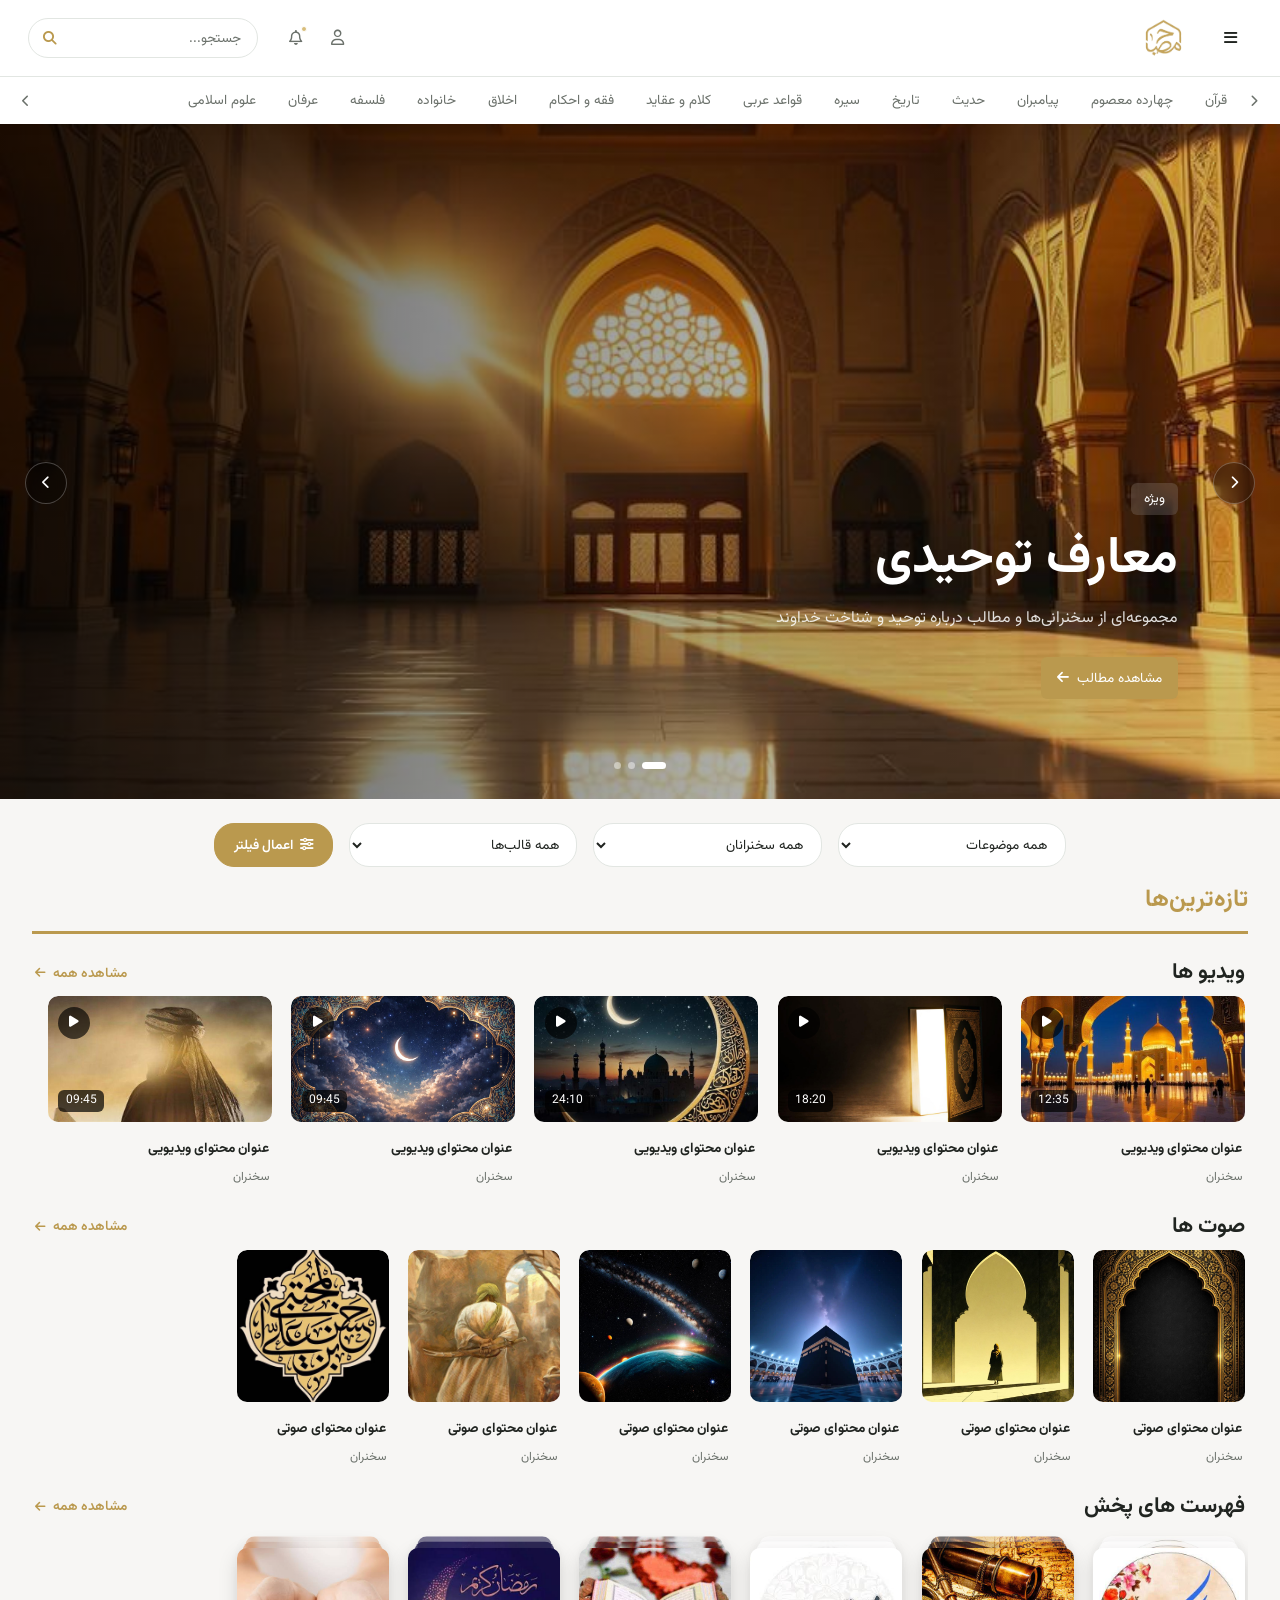
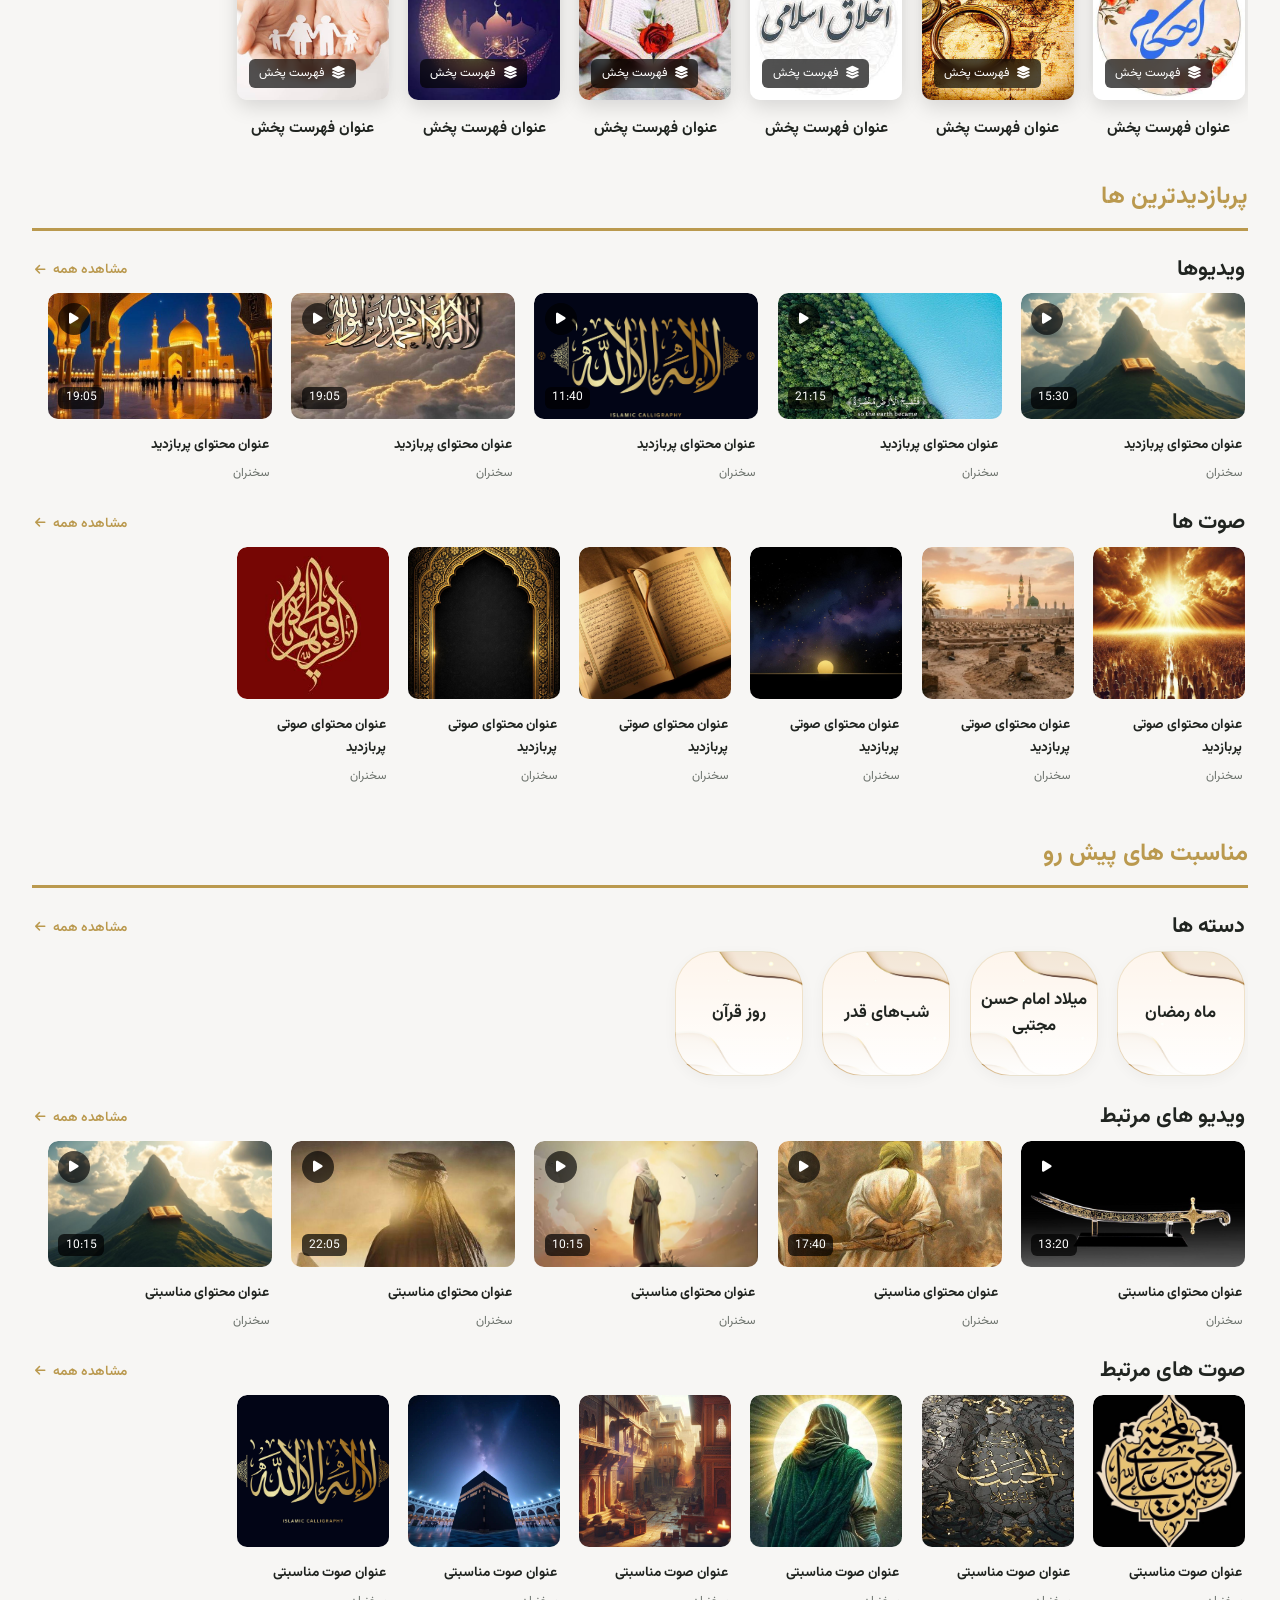
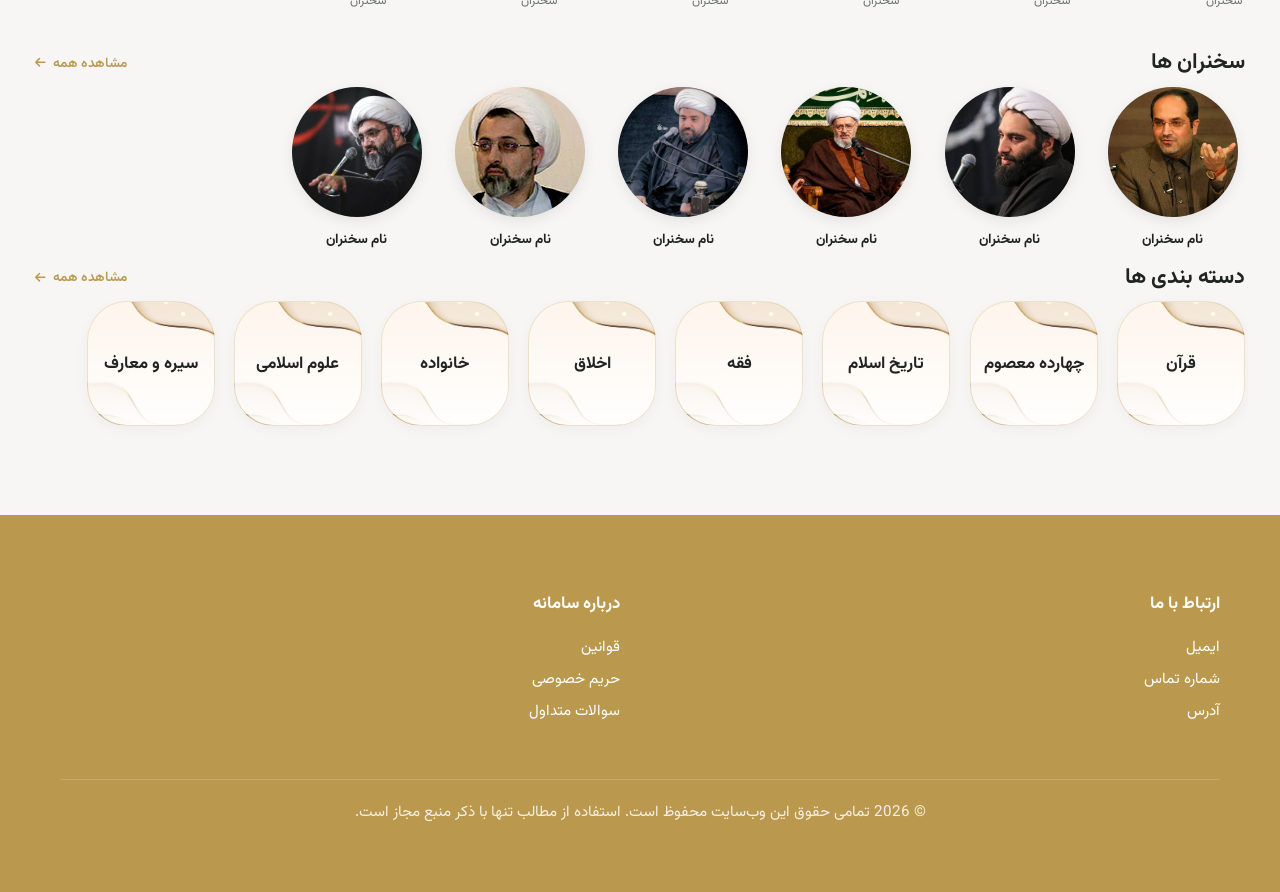
==== commit 7d5d0cd6: "Change cards style" ====
--- a/index.html
+++ b/index.html
@@ -320,1303 +320,1663 @@
             1. NEWEST
         ====================================================== -->
 
-        <!-- ---------------- VIDEO ---------------- -->
-
-        <section class="content-row">
-
-            <div class="content-row-header">
-
-                <h2>
-                    تازه ترین ویدیو ها
-                </h2>
-
-                <a
-                    href="results.html?type=newest-video"
-                    class="view-all"
-                >
-                    مشاهده همه
-                    <i class="fa-solid fa-arrow-left"></i>
-                </a>
-
-            </div>
-
-
-            <div class="content-slider">
-
-
-                <!-- Video 1 -->
-
-                <a
-                    href="content.html?id=1"
-                    class="content-card video-card"
-                >
-
-                    <div class="content-card-image">
-
-                        <img
-                            src="pics/content/content1.jpg"
-                            alt="عنوان محتوای ویدیویی"
+        <section class="content-group">
+
+            <h2 class="content-group-title">
+                تازه‌ترین‌ها
+            </h2>
+
+            <!-- ---------------- VIDEO ---------------- -->
+                <section class="content-row">
+
+                    <div class="content-row-header">
+
+                        <h2>
+                            ویدیو ها
+                        </h2>
+
+                        <a
+                            href="results.html?type=newest-video"
+                            class="view-all"
                         >
-
-                        <span class="video-play-icon">
-                            <i class="fa-solid fa-play"></i>
-                        </span>
-
-                        <span class="video-duration">
-                            12:35
-                        </span>
+                            مشاهده همه
+                            <i class="fa-solid fa-arrow-left"></i>
+                        </a>
 
                     </div>
 
 
-                    <div class="content-card-body">
-
-                        <h3>
-                            عنوان محتوای ویدیویی
-                        </h3>
-
-                        <p>
-                            سخنران
-                        </p>
-
+                    <div class="content-slider">
+
+
+                        <!-- Video 1 -->
+
+                        <a
+                            href="content.html?id=1"
+                            class="content-card video-card"
+                        >
+
+                            <div class="content-card-image">
+
+                                <img
+                                    src="pics/content/content1.jpg"
+                                    alt="عنوان محتوای ویدیویی"
+                                >
+
+                                <span class="video-play-icon">
+                                    <i class="fa-solid fa-play"></i>
+                                </span>
+
+                                <span class="video-duration">
+                                    12:35
+                                </span>
+
+                            </div>
+
+
+                            <div class="content-card-body">
+
+                                <h3>
+                                    عنوان محتوای ویدیویی
+                                </h3>
+
+                                <p>
+                                    سخنران
+                                </p>
+
+                            </div>
+
+                        </a>
+
+
+                        <!-- Video 2 -->
+
+                        <a
+                            href="content.html?id=2"
+                            class="content-card video-card"
+                        >
+
+                            <div class="content-card-image">
+
+                                <img
+                                    src="pics/content/content2.jpg"
+                                    alt="عنوان محتوای ویدیویی"
+                                >
+
+                                <span class="video-play-icon">
+                                    <i class="fa-solid fa-play"></i>
+                                </span>
+
+                                <span class="video-duration">
+                                    18:20
+                                </span>
+
+                            </div>
+
+
+                            <div class="content-card-body">
+
+                                <h3>
+                                    عنوان محتوای ویدیویی
+                                </h3>
+
+                                <p>
+                                    سخنران
+                                </p>
+
+                            </div>
+
+                        </a>
+
+
+                        <!-- Video 3 -->
+
+                        <a
+                            href="content.html?id=3"
+                            class="content-card video-card"
+                        >
+
+                            <div class="content-card-image">
+
+                                <img
+                                    src="pics/content/content3.jpg"
+                                    alt="عنوان محتوای ویدیویی"
+                                >
+
+                                <span class="video-play-icon">
+                                    <i class="fa-solid fa-play"></i>
+                                </span>
+
+                                <span class="video-duration">
+                                    24:10
+                                </span>
+
+                            </div>
+
+
+                            <div class="content-card-body">
+
+                                <h3>
+                                    عنوان محتوای ویدیویی
+                                </h3>
+
+                                <p>
+                                    سخنران
+                                </p>
+
+                            </div>
+
+                        </a>
+
+
+                        <!-- Video 4 -->
+
+                        <a
+                            href="content.html?id=4"
+                            class="content-card video-card"
+                        >
+
+                            <div class="content-card-image">
+
+                                <img
+                                    src="pics/content/content4.jpg"
+                                    alt="عنوان محتوای ویدیویی"
+                                >
+
+                                <span class="video-play-icon">
+                                    <i class="fa-solid fa-play"></i>
+                                </span>
+
+                                <span class="video-duration">
+                                    09:45
+                                </span>
+
+                            </div>
+
+
+                            <div class="content-card-body">
+
+                                <h3>
+                                    عنوان محتوای ویدیویی
+                                </h3>
+
+                                <p>
+                                    سخنران
+                                </p>
+
+                            </div>
+
+                        </a>
+
+                        <!-- Video 5 -->
+
+                        <a
+                            href="content.html?id=4"
+                            class="content-card video-card"
+                        >
+
+                            <div class="content-card-image">
+
+                                <img
+                                    src="pics/content/content20.jpg"
+                                    alt="عنوان محتوای ویدیویی"
+                                >
+
+                                <span class="video-play-icon">
+                                    <i class="fa-solid fa-play"></i>
+                                </span>
+
+                                <span class="video-duration">
+                                    09:45
+                                </span>
+
+                            </div>
+
+
+                            <div class="content-card-body">
+
+                                <h3>
+                                    عنوان محتوای ویدیویی
+                                </h3>
+
+                                <p>
+                                    سخنران
+                                </p>
+
+                            </div>
+
+                        </a>
                     </div>
 
-                </a>
-
-
-                <!-- Video 2 -->
-
-                <a
-                    href="content.html?id=2"
-                    class="content-card video-card"
-                >
-
-                    <div class="content-card-image">
-
-                        <img
-                            src="pics/content/content2.jpg"
-                            alt="عنوان محتوای ویدیویی"
-                        >
-
-                        <span class="video-play-icon">
-                            <i class="fa-solid fa-play"></i>
-                        </span>
-
-                        <span class="video-duration">
-                            18:20
-                        </span>
-
-                    </div>
-
-
-                    <div class="content-card-body">
-
-                        <h3>
-                            عنوان محتوای ویدیویی
-                        </h3>
-
-                        <p>
-                            سخنران
-                        </p>
-
-                    </div>
-
-                </a>
-
-
-                <!-- Video 3 -->
-
-                <a
-                    href="content.html?id=3"
-                    class="content-card video-card"
-                >
-
-                    <div class="content-card-image">
-
-                        <img
-                            src="pics/content/content3.jpg"
-                            alt="عنوان محتوای ویدیویی"
-                        >
-
-                        <span class="video-play-icon">
-                            <i class="fa-solid fa-play"></i>
-                        </span>
-
-                        <span class="video-duration">
-                            24:10
-                        </span>
-
-                    </div>
-
-
-                    <div class="content-card-body">
-
-                        <h3>
-                            عنوان محتوای ویدیویی
-                        </h3>
-
-                        <p>
-                            سخنران
-                        </p>
-
-                    </div>
-
-                </a>
-
-
-                <!-- Video 4 -->
-
-                <a
-                    href="content.html?id=4"
-                    class="content-card video-card"
-                >
-
-                    <div class="content-card-image">
-
-                        <img
-                            src="pics/content/content4.jpg"
-                            alt="عنوان محتوای ویدیویی"
-                        >
-
-                        <span class="video-play-icon">
-                            <i class="fa-solid fa-play"></i>
-                        </span>
-
-                        <span class="video-duration">
-                            09:45
-                        </span>
-
-                    </div>
-
-
-                    <div class="content-card-body">
-
-                        <h3>
-                            عنوان محتوای ویدیویی
-                        </h3>
-
-                        <p>
-                            سخنران
-                        </p>
-
-                    </div>
-
-                </a>
-
-
-            </div>
-
+                </section>
+
+            <!-- ---------------- AUDIO ---------------- -->
+            <section class="content-row">
+
+                <div class="content-row-header">
+
+                    <h2>
+                        صوت ها
+                    </h2>
+
+                    <a
+                        href="results.html?type=newest-audio"
+                        class="view-all"
+                    >
+                        مشاهده همه
+                        <i class="fa-solid fa-arrow-left"></i>
+                    </a>
+
+                </div>
+
+
+                <div class="content-slider">
+
+
+                    <!-- Audio 1 -->
+
+                    <a
+                        href="content.html?id=5"
+                        class="content-card audio-card"
+                    >
+
+                        <div class="content-card-image">
+
+                            <img
+                                src="pics/content/content5.jpg"
+                                alt="عنوان محتوای صوتی"
+                            >
+
+                        </div>
+
+
+                        <div class="content-card-body">
+
+                            <h3>
+                                عنوان محتوای صوتی
+                            </h3>
+
+                            <p>
+                                سخنران
+                            </p>
+
+                        </div>
+
+                    </a>
+
+
+                    <!-- Audio 2 -->
+
+                    <a
+                        href="content.html?id=6"
+                        class="content-card audio-card"
+                    >
+
+                        <div class="content-card-image">
+
+                            <img
+                                src="pics/content/content6.jpg"
+                                alt="عنوان محتوای صوتی"
+                            >
+
+                        </div>
+
+
+                        <div class="content-card-body">
+
+                            <h3>
+                                عنوان محتوای صوتی
+                            </h3>
+
+                            <p>
+                                سخنران
+                            </p>
+
+                        </div>
+
+                    </a>
+
+
+                    <!-- Audio 3 -->
+
+                    <a
+                        href="content.html?id=7"
+                        class="content-card audio-card"
+                    >
+
+                        <div class="content-card-image">
+
+                            <img
+                                src="pics/content/content7.jpg"
+                                alt="عنوان محتوای صوتی"
+                            >
+
+                        </div>
+
+
+                        <div class="content-card-body">
+
+                            <h3>
+                                عنوان محتوای صوتی
+                            </h3>
+
+                            <p>
+                                سخنران
+                            </p>
+
+                        </div>
+
+                    </a>
+
+
+                    <!-- Audio 4 -->
+
+                    <a
+                        href="content.html?id=8"
+                        class="content-card audio-card"
+                    >
+
+                        <div class="content-card-image">
+
+                            <img
+                                src="pics/content/content8.jpg"
+                                alt="عنوان محتوای صوتی"
+                            >
+
+                        </div>
+
+
+                        <div class="content-card-body">
+
+                            <h3>
+                                عنوان محتوای صوتی
+                            </h3>
+
+                            <p>
+                                سخنران
+                            </p>
+
+                        </div>
+
+                    </a>
+
+                    <!-- Audio 5 -->
+
+                    <a
+                        href="content.html?id=8"
+                        class="content-card audio-card"
+                    >
+
+                        <div class="content-card-image">
+
+                            <img
+                                src="pics/content/content18.jpg"
+                                alt="عنوان محتوای صوتی"
+                            >
+
+                        </div>
+
+
+                        <div class="content-card-body">
+
+                            <h3>
+                                عنوان محتوای صوتی
+                            </h3>
+
+                            <p>
+                                سخنران
+                            </p>
+
+                        </div>
+
+                    </a>
+
+                    <!-- Audio 6 -->
+
+                    <a
+                        href="content.html?id=8"
+                        class="content-card audio-card"
+                    >
+
+                        <div class="content-card-image">
+
+                            <img
+                                src="pics/content/content21.jpg"
+                                alt="عنوان محتوای صوتی"
+                            >
+
+                        </div>
+
+
+                        <div class="content-card-body">
+
+                            <h3>
+                                عنوان محتوای صوتی
+                            </h3>
+
+                            <p>
+                                سخنران
+                            </p>
+
+                        </div>
+
+                    </a>
+
+
+                </div>
+
+            </section>
+
+            <!-- -------------- PLAYLISTS -------------- -->
+            <section class="content-row">
+
+                <div class="content-row-header">
+
+                    <h2>
+                        فهرست های پخش
+                    </h2>
+
+                    <a
+                        href="playlists.html"
+                        class="view-all"
+                    >
+                        مشاهده همه
+                        <i class="fa-solid fa-arrow-left"></i>
+                    </a>
+
+                </div>
+
+                <div class="content-slider">
+
+                    <a
+                        href="playlist.html?id=1"
+                        class="playlist-card"
+                    >
+                        <div class="playlist-image">
+
+                            <div class="playlist-images">
+
+                                <img
+                                    src="pics/ahkam.jpg"
+                                    alt=""
+                                    aria-hidden="true"
+                                >
+
+                                <img
+                                    src="pics/ahkam.jpg"
+                                    alt=""
+                                    aria-hidden="true"
+                                >
+
+                                <img
+                                    src="pics/ahkam.jpg"
+                                    alt="عنوان فهرست پخش"
+                                >
+
+                                <span class="playlist-info">
+                                    <i class="fa-solid fa-layer-group"></i>
+                                    فهرست پخش
+                                </span>
+
+                            </div>
+
+                        </div>
+
+                        <h3>عنوان فهرست پخش</h3>
+                    </a>
+
+                    <a
+                        href="playlist.html?id=2"
+                        class="playlist-card"
+                    >
+                        <div class="playlist-image">
+
+                            <div class="playlist-images">
+
+                                <img
+                                    src="pics/history.jpg"
+                                    alt=""
+                                    aria-hidden="true"
+                                >
+
+                                <img
+                                    src="pics/history.jpg"
+                                    alt=""
+                                    aria-hidden="true"
+                                >
+
+                                <img
+                                    src="pics/history.jpg"
+                                    alt="عنوان فهرست پخش"
+                                >
+
+                                <span class="playlist-info">
+                                    <i class="fa-solid fa-layer-group"></i>
+                                    فهرست پخش
+                                </span>
+
+                            </div>
+
+                        </div>
+
+                        <h3>عنوان فهرست پخش</h3>
+                    </a>
+
+                    <a
+                        href="playlist.html?id=3"
+                        class="playlist-card"
+                    >
+                        <div class="playlist-image">
+
+                            <div class="playlist-images">
+
+                                <img
+                                    src="pics/ethics.jpg"
+                                    alt=""
+                                    aria-hidden="true"
+                                >
+
+                                <img
+                                    src="pics/ethics.jpg"
+                                    alt=""
+                                    aria-hidden="true"
+                                >
+
+                                <img
+                                    src="pics/ethics.jpg"
+                                    alt="عنوان فهرست پخش"
+                                >
+
+                                <span class="playlist-info">
+                                    <i class="fa-solid fa-layer-group"></i>
+                                    فهرست پخش
+                                </span>
+
+                            </div>
+
+                        </div>
+
+                        <h3>عنوان فهرست پخش</h3>
+                    </a>
+
+                    <a
+                        href="playlist.html?id=4"
+                        class="playlist-card"
+                    >
+                        <div class="playlist-image">
+
+                            <div class="playlist-images">
+
+                                <img
+                                    src="pics/quran.jpg"
+                                    alt=""
+                                    aria-hidden="true"
+                                >
+
+                                <img
+                                    src="pics/quran.jpg"
+                                    alt=""
+                                    aria-hidden="true"
+                                >
+
+                                <img
+                                    src="pics/quran.jpg"
+                                    alt="عنوان فهرست پخش"
+                                >
+
+                                <span class="playlist-info">
+                                    <i class="fa-solid fa-layer-group"></i>
+                                    فهرست پخش
+                                </span>
+
+                            </div>
+
+                        </div>
+
+                        <h3>عنوان فهرست پخش</h3>
+                    </a>
+
+                    <a
+                        href="playlist.html?id=5"
+                        class="playlist-card"
+                    >
+                        <div class="playlist-image">
+
+                            <div class="playlist-images">
+
+                                <img
+                                    src="pics/ramadan.jpg"
+                                    alt=""
+                                    aria-hidden="true"
+                                >
+
+                                <img
+                                    src="pics/ramadan.jpg"
+                                    alt=""
+                                    aria-hidden="true"
+                                >
+
+                                <img
+                                    src="pics/ramadan.jpg"
+                                    alt="عنوان فهرست پخش"
+                                >
+
+                                <span class="playlist-info">
+                                    <i class="fa-solid fa-layer-group"></i>
+                                    فهرست پخش
+                                </span>
+
+                            </div>
+
+                        </div>
+
+                        <h3>عنوان فهرست پخش</h3>
+                    </a>
+
+                    <a
+                        href="playlist.html?id=6"
+                        class="playlist-card"
+                    >
+                        <div class="playlist-image">
+
+                            <div class="playlist-images">
+
+                                <img
+                                    src="pics/family.jpg"
+                                    alt=""
+                                    aria-hidden="true"
+                                >
+
+                                <img
+                                    src="pics/family.jpg"
+                                    alt=""
+                                    aria-hidden="true"
+                                >
+
+                                <img
+                                    src="pics/family.jpg"
+                                    alt="عنوان فهرست پخش"
+                                >
+
+                                <span class="playlist-info">
+                                    <i class="fa-solid fa-layer-group"></i>
+                                    فهرست پخش
+                                </span>
+
+                            </div>
+
+                        </div>
+
+                        <h3>عنوان فهرست پخش</h3>
+                    </a>
+
+                </div>
+
+            </section>
         </section>
-
-
-        <!-- ---------------- AUDIO ---------------- -->
-
-        <section class="content-row">
-
-            <div class="content-row-header">
-
-                <h2>
-                    تازه ترین صوت ها
-                </h2>
-
-                <a
-                    href="results.html?type=newest-audio"
-                    class="view-all"
-                >
-                    مشاهده همه
-                    <i class="fa-solid fa-arrow-left"></i>
-                </a>
-
-            </div>
-
-
-            <div class="content-slider">
-
-
-                <!-- Audio 1 -->
-
-                <a
-                    href="content.html?id=5"
-                    class="content-card audio-card"
-                >
-
-                    <div class="content-card-image">
-
-                        <img
-                            src="pics/content/content5.jpg"
-                            alt="عنوان محتوای صوتی"
-                        >
-
-                    </div>
-
-
-                    <div class="content-card-body">
-
-                        <h3>
-                            عنوان محتوای صوتی
-                        </h3>
-
-                        <p>
-                            سخنران
-                        </p>
-
-                    </div>
-
-                </a>
-
-
-                <!-- Audio 2 -->
-
-                <a
-                    href="content.html?id=6"
-                    class="content-card audio-card"
-                >
-
-                    <div class="content-card-image">
-
-                        <img
-                            src="pics/content/content6.jpg"
-                            alt="عنوان محتوای صوتی"
-                        >
-
-                    </div>
-
-
-                    <div class="content-card-body">
-
-                        <h3>
-                            عنوان محتوای صوتی
-                        </h3>
-
-                        <p>
-                            سخنران
-                        </p>
-
-                    </div>
-
-                </a>
-
-
-                <!-- Audio 3 -->
-
-                <a
-                    href="content.html?id=7"
-                    class="content-card audio-card"
-                >
-
-                    <div class="content-card-image">
-
-                        <img
-                            src="pics/content/content7.jpg"
-                            alt="عنوان محتوای صوتی"
-                        >
-
-                    </div>
-
-
-                    <div class="content-card-body">
-
-                        <h3>
-                            عنوان محتوای صوتی
-                        </h3>
-
-                        <p>
-                            سخنران
-                        </p>
-
-                    </div>
-
-                </a>
-
-
-                <!-- Audio 4 -->
-
-                <a
-                    href="content.html?id=8"
-                    class="content-card audio-card"
-                >
-
-                    <div class="content-card-image">
-
-                        <img
-                            src="pics/content/content8.jpg"
-                            alt="عنوان محتوای صوتی"
-                        >
-
-                    </div>
-
-
-                    <div class="content-card-body">
-
-                        <h3>
-                            عنوان محتوای صوتی
-                        </h3>
-
-                        <p>
-                            سخنران
-                        </p>
-
-                    </div>
-
-                </a>
-
-
-            </div>
-
-        </section>
-
-
 
         <!-- =====================================================
             2. MOST VIEWED
         ====================================================== -->
-
-        <!-- ---------------- VIDEO ---------------- -->
-
-        <section class="content-row">
-
-            <div class="content-row-header">
-
-                <h2>
-                    پربازدیدترین ویدیو های اخیر
-                </h2>
-
-                <a
-                    href="results.html?type=popular-video"
-                    class="view-all"
-                >
-                    مشاهده همه
-                    <i class="fa-solid fa-arrow-left"></i>
-                </a>
-
-            </div>
-
-
-            <div class="content-slider">
-
-
-                <a
-                    href="content.html?id=9"
-                    class="content-card video-card"
-                >
-
-                    <div class="content-card-image">
-
-                        <img
-                            src="pics/content/content9.jpg"
-                            alt="عنوان محتوای پربازدید"
-                        >
-
-                        <span class="video-play-icon">
-                            <i class="fa-solid fa-play"></i>
-                        </span>
-
-                        <span class="video-duration">
-                            15:30
-                        </span>
-
-                    </div>
-
-
-                    <div class="content-card-body">
-
-                        <h3>
-                            عنوان محتوای پربازدید
-                        </h3>
-
-                        <p>
-                            سخنران
-                        </p>
-
-                    </div>
-
-                </a>
-
-
-                <a
-                    href="content.html?id=10"
-                    class="content-card video-card"
-                >
-
-                    <div class="content-card-image">
-
-                        <img
-                            src="pics/content/content10.jpg"
-                            alt="عنوان محتوای پربازدید"
-                        >
-
-                        <span class="video-play-icon">
-                            <i class="fa-solid fa-play"></i>
-                        </span>
-
-                        <span class="video-duration">
-                            21:15
-                        </span>
-
-                    </div>
-
-
-                    <div class="content-card-body">
-
-                        <h3>
-                            عنوان محتوای پربازدید
-                        </h3>
-
-                        <p>
-                            سخنران
-                        </p>
-
-                    </div>
-
-                </a>
-
-
-                <a
-                    href="content.html?id=11"
-                    class="content-card video-card"
-                >
-
-                    <div class="content-card-image">
-
-                        <img
-                            src="pics/content/content11.jpg"
-                            alt="عنوان محتوای پربازدید"
-                        >
-
-                        <span class="video-play-icon">
-                            <i class="fa-solid fa-play"></i>
-                        </span>
-
-                        <span class="video-duration">
-                            11:40
-                        </span>
-
-                    </div>
-
-
-                    <div class="content-card-body">
-
-                        <h3>
-                            عنوان محتوای پربازدید
-                        </h3>
-
-                        <p>
-                            سخنران
-                        </p>
-
-                    </div>
-
-                </a>
-
-
-                <a
-                    href="content.html?id=12"
-                    class="content-card video-card"
-                >
-
-                    <div class="content-card-image">
-
-                        <img
-                            src="pics/content/content12.jpg"
-                            alt="عنوان محتوای پربازدید"
-                        >
-
-                        <span class="video-play-icon">
-                            <i class="fa-solid fa-play"></i>
-                        </span>
-
-                        <span class="video-duration">
-                            19:05
-                        </span>
-
-                    </div>
-
-
-                    <div class="content-card-body">
-
-                        <h3>
-                            عنوان محتوای پربازدید
-                        </h3>
-
-                        <p>
-                            سخنران
-                        </p>
-
-                    </div>
-
-                </a>
-
-
-            </div>
+        <section class="content-group">
+            <h2 class="content-group-title">
+                پربازدیدترین ها
+            </h2>
+            <!-- ---------------- VIDEO ---------------- -->
+            <section class="content-row">
+
+                <div class="content-row-header">
+
+                    <h2>
+                        ویدیوها
+                    </h2>
+
+                    <a
+                        href="results.html?type=popular-video"
+                        class="view-all"
+                    >
+                        مشاهده همه
+                        <i class="fa-solid fa-arrow-left"></i>
+                    </a>
+
+                </div>
+
+
+                <div class="content-slider">
+
+
+                    <a
+                        href="content.html?id=9"
+                        class="content-card video-card"
+                    >
+
+                        <div class="content-card-image">
+
+                            <img
+                                src="pics/content/content9.jpg"
+                                alt="عنوان محتوای پربازدید"
+                            >
+
+                            <span class="video-play-icon">
+                                <i class="fa-solid fa-play"></i>
+                            </span>
+
+                            <span class="video-duration">
+                                15:30
+                            </span>
+
+                        </div>
+
+
+                        <div class="content-card-body">
+
+                            <h3>
+                                عنوان محتوای پربازدید
+                            </h3>
+
+                            <p>
+                                سخنران
+                            </p>
+
+                        </div>
+
+                    </a>
+
+
+                    <a
+                        href="content.html?id=10"
+                        class="content-card video-card"
+                    >
+
+                        <div class="content-card-image">
+
+                            <img
+                                src="pics/content/content10.jpg"
+                                alt="عنوان محتوای پربازدید"
+                            >
+
+                            <span class="video-play-icon">
+                                <i class="fa-solid fa-play"></i>
+                            </span>
+
+                            <span class="video-duration">
+                                21:15
+                            </span>
+
+                        </div>
+
+
+                        <div class="content-card-body">
+
+                            <h3>
+                                عنوان محتوای پربازدید
+                            </h3>
+
+                            <p>
+                                سخنران
+                            </p>
+
+                        </div>
+
+                    </a>
+
+
+                    <a
+                        href="content.html?id=11"
+                        class="content-card video-card"
+                    >
+
+                        <div class="content-card-image">
+
+                            <img
+                                src="pics/content/content11.jpg"
+                                alt="عنوان محتوای پربازدید"
+                            >
+
+                            <span class="video-play-icon">
+                                <i class="fa-solid fa-play"></i>
+                            </span>
+
+                            <span class="video-duration">
+                                11:40
+                            </span>
+
+                        </div>
+
+
+                        <div class="content-card-body">
+
+                            <h3>
+                                عنوان محتوای پربازدید
+                            </h3>
+
+                            <p>
+                                سخنران
+                            </p>
+
+                        </div>
+
+                    </a>
+
+
+                    <a
+                        href="content.html?id=12"
+                        class="content-card video-card"
+                    >
+
+                        <div class="content-card-image">
+
+                            <img
+                                src="pics/content/content12.jpg"
+                                alt="عنوان محتوای پربازدید"
+                            >
+
+                            <span class="video-play-icon">
+                                <i class="fa-solid fa-play"></i>
+                            </span>
+
+                            <span class="video-duration">
+                                19:05
+                            </span>
+
+                        </div>
+
+
+                        <div class="content-card-body">
+
+                            <h3>
+                                عنوان محتوای پربازدید
+                            </h3>
+
+                            <p>
+                                سخنران
+                            </p>
+
+                        </div>
+
+                    </a>
+
+
+                    <a
+                        href="content.html?id=12"
+                        class="content-card video-card"
+                    >
+
+                        <div class="content-card-image">
+
+                            <img
+                                src="pics/content/content1.jpg"
+                                alt="عنوان محتوای پربازدید"
+                            >
+
+                            <span class="video-play-icon">
+                                <i class="fa-solid fa-play"></i>
+                            </span>
+
+                            <span class="video-duration">
+                                19:05
+                            </span>
+
+                        </div>
+
+
+                        <div class="content-card-body">
+
+                            <h3>
+                                عنوان محتوای پربازدید
+                            </h3>
+
+                            <p>
+                                سخنران
+                            </p>
+
+                        </div>
+
+                    </a>
+
+                </div>
+
+            </section>
+
+            <!-- ---------------- AUDIO ---------------- -->
+            <section class="content-row">
+
+                <div class="content-row-header">
+
+                    <h2>
+                        صوت ها
+                    </h2>
+
+                    <a
+                        href="results.html?type=popular-audio"
+                        class="view-all"
+                    >
+                        مشاهده همه
+                        <i class="fa-solid fa-arrow-left"></i>
+                    </a>
+
+                </div>
+
+
+                <div class="content-slider">
+
+
+                    <a
+                        href="content.html?id=13"
+                        class="content-card audio-card"
+                    >
+
+                        <div class="content-card-image">
+
+                            <img
+                                src="pics/content/content13.jpg"
+                                alt="عنوان محتوای صوتی پربازدید"
+                            >
+
+                        </div>
+
+
+                        <div class="content-card-body">
+
+                            <h3>
+                                عنوان محتوای صوتی پربازدید
+                            </h3>
+
+                            <p>
+                                سخنران
+                            </p>
+
+                        </div>
+
+                    </a>
+
+
+                    <a
+                        href="content.html?id=14"
+                        class="content-card audio-card"
+                    >
+
+                        <div class="content-card-image">
+
+                            <img
+                                src="pics/content/content14.jpg"
+                                alt="عنوان محتوای صوتی پربازدید"
+                            >
+
+                        </div>
+
+
+                        <div class="content-card-body">
+
+                            <h3>
+                                عنوان محتوای صوتی پربازدید
+                            </h3>
+
+                            <p>
+                                سخنران
+                            </p>
+
+                        </div>
+
+                    </a>
+
+
+                    <a
+                        href="content.html?id=15"
+                        class="content-card audio-card"
+                    >
+
+                        <div class="content-card-image">
+
+                            <img
+                                src="pics/content/content15.jpg"
+                                alt="عنوان محتوای صوتی پربازدید"
+                            >
+
+                        </div>
+
+
+                        <div class="content-card-body">
+
+                            <h3>
+                                عنوان محتوای صوتی پربازدید
+                            </h3>
+
+                            <p>
+                                سخنران
+                            </p>
+
+                        </div>
+
+                    </a>
+
+
+                    <a
+                        href="content.html?id=16"
+                        class="content-card audio-card"
+                    >
+
+                        <div class="content-card-image">
+
+                            <img
+                                src="pics/content/content16.jpg"
+                                alt="عنوان محتوای صوتی پربازدید"
+                            >
+
+                        </div>
+
+
+                        <div class="content-card-body">
+
+                            <h3>
+                                عنوان محتوای صوتی پربازدید
+                            </h3>
+
+                            <p>
+                                سخنران
+                            </p>
+
+                        </div>
+
+                    </a>
+
+
+                    <a
+                        href="content.html?id=15"
+                        class="content-card audio-card"
+                    >
+
+                        <div class="content-card-image">
+
+                            <img
+                                src="pics/content/content5.jpg"
+                                alt="عنوان محتوای صوتی پربازدید"
+                            >
+
+                        </div>
+
+
+                        <div class="content-card-body">
+
+                            <h3>
+                                عنوان محتوای صوتی پربازدید
+                            </h3>
+
+                            <p>
+                                سخنران
+                            </p>
+
+                        </div>
+
+                    </a>
+
+
+                    <a
+                        href="content.html?id=16"
+                        class="content-card audio-card"
+                    >
+
+                        <div class="content-card-image">
+
+                            <img
+                                src="pics/content/content29.jpg"
+                                alt="عنوان محتوای صوتی پربازدید"
+                            >
+
+                        </div>
+
+
+                        <div class="content-card-body">
+
+                            <h3>
+                                عنوان محتوای صوتی پربازدید
+                            </h3>
+
+                            <p>
+                                سخنران
+                            </p>
+
+                        </div>
+
+                    </a>
+
+                </div>
+
+            </section>
 
         </section>
-
-
-
-        <!-- ---------------- AUDIO ---------------- -->
-
-        <section class="content-row">
-
-            <div class="content-row-header">
-
-                <h2>
-                    پربازدیدترین صوت های اخیر
-                </h2>
-
-                <a
-                    href="results.html?type=popular-audio"
-                    class="view-all"
-                >
-                    مشاهده همه
-                    <i class="fa-solid fa-arrow-left"></i>
-                </a>
-
-            </div>
-
-
-            <div class="content-slider">
-
-
-                <a
-                    href="content.html?id=13"
-                    class="content-card audio-card"
-                >
-
-                    <div class="content-card-image">
-
-                        <img
-                            src="pics/content/content13.jpg"
-                            alt="عنوان محتوای صوتی پربازدید"
-                        >
-
-                    </div>
-
-
-                    <div class="content-card-body">
-
-                        <h3>
-                            عنوان محتوای صوتی پربازدید
-                        </h3>
-
-                        <p>
-                            سخنران
-                        </p>
-
-                    </div>
-
-                </a>
-
-
-                <a
-                    href="content.html?id=14"
-                    class="content-card audio-card"
-                >
-
-                    <div class="content-card-image">
-
-                        <img
-                            src="pics/content/content14.jpg"
-                            alt="عنوان محتوای صوتی پربازدید"
-                        >
-
-                    </div>
-
-
-                    <div class="content-card-body">
-
-                        <h3>
-                            عنوان محتوای صوتی پربازدید
-                        </h3>
-
-                        <p>
-                            سخنران
-                        </p>
-
-                    </div>
-
-                </a>
-
-
-                <a
-                    href="content.html?id=15"
-                    class="content-card audio-card"
-                >
-
-                    <div class="content-card-image">
-
-                        <img
-                            src="pics/content/content15.jpg"
-                            alt="عنوان محتوای صوتی پربازدید"
-                        >
-
-                    </div>
-
-
-                    <div class="content-card-body">
-
-                        <h3>
-                            عنوان محتوای صوتی پربازدید
-                        </h3>
-
-                        <p>
-                            سخنران
-                        </p>
-
-                    </div>
-
-                </a>
-
-
-                <a
-                    href="content.html?id=16"
-                    class="content-card audio-card"
-                >
-
-                    <div class="content-card-image">
-
-                        <img
-                            src="pics/content/content16.jpg"
-                            alt="عنوان محتوای صوتی پربازدید"
-                        >
-
-                    </div>
-
-
-                    <div class="content-card-body">
-
-                        <h3>
-                            عنوان محتوای صوتی پربازدید
-                        </h3>
-
-                        <p>
-                            سخنران
-                        </p>
-
-                    </div>
-
-                </a>
-
-
-            </div>
-
-        </section>
-
-
 
         <!-- =====================================================
             3. UPCOMING OCCASIONS
         ====================================================== -->
-
-        <!-- ---------------- TOPICS ---------------- -->
-
-        <section class="content-row">
-
-            <div class="content-row-header">
-
-                <h2>
-                    مناسبت های پیش رو
-                </h2>
-
-                <a
-                    href="occasions.html"
-                    class="view-all"
-                >
-                    مشاهده همه
-                    <i class="fa-solid fa-arrow-left"></i>
-                </a>
-
-            </div>
-
-
-            <div class="content-slider">
-
-
-                <a
-                    href="topic.html?id=1"
-                    class="topic-card"
-                >
-
-                    <span class="topic-icon">
-                        <i class="fa-solid fa-moon"></i>
-                    </span>
-
-                    <h3>
-                        ماه رمضان
-                    </h3>
-
-                </a>
-
-
-                <a
-                    href="topic.html?id=2"
-                    class="topic-card"
-                >
-
-                    <span class="topic-icon">
-                        <i class="fa-solid fa-star-and-crescent"></i>
-                    </span>
-
-                    <h3>
-                        میلاد امام حسن مجتبی
-                    </h3>
-
-                </a>
-
-
-                <a
-                    href="topic.html?id=3"
-                    class="topic-card"
-                >
-
-                    <span class="topic-icon">
-                        <i class="fa-solid fa-mosque"></i>
-                    </span>
-
-                    <h3>
-                        شب های قدر
-                    </h3>
-
-                </a>
-
-
-                <a
-                    href="topic.html?id=4"
-                    class="topic-card"
-                >
-
-                    <span class="topic-icon">
-                        <i class="fa-solid fa-book-quran"></i>
-                    </span>
-
-                    <h3>
-                        روز قرآن
-                    </h3>
-
-                </a>
-
-
-            </div>
-
+        <section class="content-group">
+
+            <h2 class="content-group-title">
+                مناسبت های پیش رو
+            </h2>
+            <!-- ---------------- TOPICS ---------------- -->
+            <section class="content-row">
+
+                <div class="content-row-header">
+
+                    <h2>
+                        دسته ها
+                    </h2>
+
+                    <a
+                        href="occasions.html"
+                        class="view-all"
+                    >
+                        مشاهده همه
+                        <i class="fa-solid fa-arrow-left"></i>
+                    </a>
+
+                </div>
+
+
+                <div class="content-slider">
+
+
+                    <a
+                        href="topic.html?id=1"
+                        class="topic-card"
+                    >
+                        <h3>ماه رمضان</h3>
+                    </a>
+
+
+                    <a
+                        href="topic.html?id=2"
+                        class="topic-card"
+                    >
+                        <h3>میلاد امام حسن مجتبی</h3>
+                    </a>
+
+
+                    <a
+                        href="topic.html?id=3"
+                        class="topic-card"
+                    >
+                        <h3>شب‌های قدر</h3>
+                    </a>
+
+
+                    <a
+                        href="topic.html?id=4"
+                        class="topic-card"
+                    >
+                        <h3>روز قرآن</h3>
+                    </a>
+
+                </div>
+
+            </section>
+
+            <!-- ---------------- VIDEO ---------------- -->
+            <section class="content-row">
+
+                <div class="content-row-header">
+
+                    <h2>
+                        ویدیو های مرتبط
+                    </h2>
+
+                    <a
+                        href="results.html?type=upcoming-video"
+                        class="view-all"
+                    >
+                        مشاهده همه
+                        <i class="fa-solid fa-arrow-left"></i>
+                    </a>
+
+                </div>
+
+
+                <div class="content-slider">
+
+
+                    <a
+                        href="content.html?id=17"
+                        class="content-card video-card"
+                    >
+
+                        <div class="content-card-image">
+
+                            <img
+                                src="pics/content/content17.jpg"
+                                alt="عنوان محتوای مناسبتی"
+                            >
+
+                            <span class="video-play-icon">
+                                <i class="fa-solid fa-play"></i>
+                            </span>
+
+                            <span class="video-duration">
+                                13:20
+                            </span>
+
+                        </div>
+
+
+                        <div class="content-card-body">
+
+                            <h3>
+                                عنوان محتوای مناسبتی
+                            </h3>
+
+                            <p>
+                                سخنران
+                            </p>
+
+                        </div>
+
+                    </a>
+
+
+                    <a
+                        href="content.html?id=18"
+                        class="content-card video-card"
+                    >
+
+                        <div class="content-card-image">
+
+                            <img
+                                src="pics/content/content18.jpg"
+                                alt="عنوان محتوای مناسبتی"
+                            >
+
+                            <span class="video-play-icon">
+                                <i class="fa-solid fa-play"></i>
+                            </span>
+
+                            <span class="video-duration">
+                                17:40
+                            </span>
+
+                        </div>
+
+
+                        <div class="content-card-body">
+
+                            <h3>
+                                عنوان محتوای مناسبتی
+                            </h3>
+
+                            <p>
+                                سخنران
+                            </p>
+
+                        </div>
+
+                    </a>
+
+
+                    <a
+                        href="content.html?id=19"
+                        class="content-card video-card"
+                    >
+
+                        <div class="content-card-image">
+
+                            <img
+                                src="pics/content/content19.jpg"
+                                alt="عنوان محتوای مناسبتی"
+                            >
+
+                            <span class="video-play-icon">
+                                <i class="fa-solid fa-play"></i>
+                            </span>
+
+                            <span class="video-duration">
+                                10:15
+                            </span>
+
+                        </div>
+
+
+                        <div class="content-card-body">
+
+                            <h3>
+                                عنوان محتوای مناسبتی
+                            </h3>
+
+                            <p>
+                                سخنران
+                            </p>
+
+                        </div>
+
+                    </a>
+
+
+                    <a
+                        href="content.html?id=20"
+                        class="content-card video-card"
+                    >
+
+                        <div class="content-card-image">
+
+                            <img
+                                src="pics/content/content20.jpg"
+                                alt="عنوان محتوای مناسبتی"
+                            >
+
+                            <span class="video-play-icon">
+                                <i class="fa-solid fa-play"></i>
+                            </span>
+
+                            <span class="video-duration">
+                                22:05
+                            </span>
+
+                        </div>
+
+
+                        <div class="content-card-body">
+
+                            <h3>
+                                عنوان محتوای مناسبتی
+                            </h3>
+
+                            <p>
+                                سخنران
+                            </p>
+
+                        </div>
+
+                    </a>
+
+                    <a
+                        href="content.html?id=19"
+                        class="content-card video-card"
+                    >
+
+                        <div class="content-card-image">
+
+                            <img
+                                src="pics/content/content9.jpg"
+                                alt="عنوان محتوای مناسبتی"
+                            >
+
+                            <span class="video-play-icon">
+                                <i class="fa-solid fa-play"></i>
+                            </span>
+
+                            <span class="video-duration">
+                                10:15
+                            </span>
+
+                        </div>
+
+
+                        <div class="content-card-body">
+
+                            <h3>
+                                عنوان محتوای مناسبتی
+                            </h3>
+
+                            <p>
+                                سخنران
+                            </p>
+
+                        </div>
+
+                    </a>
+
+
+                    <a
+                        href="content.html?id=15"
+                        class="content-card video-card"
+                    >
+
+                        <div class="content-card-image">
+
+                            <img
+                                src="pics/content/content13.jpg"
+                                alt="عنوان محتوای مناسبتی"
+                            >
+
+                            <span class="video-play-icon">
+                                <i class="fa-solid fa-play"></i>
+                            </span>
+
+                            <span class="video-duration">
+                                22:05
+                            </span>
+
+                        </div>
+
+
+                        <div class="content-card-body">
+
+                            <h3>
+                                عنوان محتوای مناسبتی
+                            </h3>
+
+                            <p>
+                                سخنران
+                            </p>
+
+                        </div>
+
+                    </a>
+
+                </div>
+
+            </section>
+
+            <!-- ---------------- AUDIO ---------------- -->
+            <section class="content-row">
+
+                <div class="content-row-header">
+
+                    <h2>
+                        صوت های مرتبط
+                    </h2>
+
+                    <a
+                        href="results.html?type=upcoming-audio"
+                        class="view-all"
+                    >
+                        مشاهده همه
+                        <i class="fa-solid fa-arrow-left"></i>
+                    </a>
+
+                </div>
+
+
+                <div class="content-slider">
+
+
+                    <a
+                        href="content.html?id=21"
+                        class="content-card audio-card"
+                    >
+
+                        <div class="content-card-image">
+
+                            <img
+                                src="pics/content/content21.jpg"
+                                alt="عنوان صوت مناسبتی"
+                            >
+
+                        </div>
+
+
+                        <div class="content-card-body">
+
+                            <h3>
+                                عنوان صوت مناسبتی
+                            </h3>
+
+                            <p>
+                                سخنران
+                            </p>
+
+                        </div>
+
+                    </a>
+
+
+                    <a
+                        href="content.html?id=22"
+                        class="content-card audio-card"
+                    >
+
+                        <div class="content-card-image">
+
+                            <img
+                                src="pics/content/content22.jpg"
+                                alt="عنوان صوت مناسبتی"
+                            >
+
+                        </div>
+
+
+                        <div class="content-card-body">
+
+                            <h3>
+                                عنوان صوت مناسبتی
+                            </h3>
+
+                            <p>
+                                سخنران
+                            </p>
+
+                        </div>
+
+                    </a>
+
+
+                    <a
+                        href="content.html?id=23"
+                        class="content-card audio-card"
+                    >
+
+                        <div class="content-card-image">
+
+                            <img
+                                src="pics/content/content23.jpg"
+                                alt="عنوان صوت مناسبتی"
+                            >
+
+                        </div>
+
+
+                        <div class="content-card-body">
+
+                            <h3>
+                                عنوان صوت مناسبتی
+                            </h3>
+
+                            <p>
+                                سخنران
+                            </p>
+
+                        </div>
+
+                    </a>
+
+
+                    <a
+                        href="content.html?id=24"
+                        class="content-card audio-card"
+                    >
+
+                        <div class="content-card-image">
+
+                            <img
+                                src="pics/content/content24.jpg"
+                                alt="عنوان صوت مناسبتی"
+                            >
+
+                        </div>
+
+
+                        <div class="content-card-body">
+
+                            <h3>
+                                عنوان صوت مناسبتی
+                            </h3>
+
+                            <p>
+                                سخنران
+                            </p>
+
+                        </div>
+
+                    </a>
+
+
+                    <a
+                        href="content.html?id=23"
+                        class="content-card audio-card"
+                    >
+
+                        <div class="content-card-image">
+
+                            <img
+                                src="pics/content/content7.jpg"
+                                alt="عنوان صوت مناسبتی"
+                            >
+
+                        </div>
+
+
+                        <div class="content-card-body">
+
+                            <h3>
+                                عنوان صوت مناسبتی
+                            </h3>
+
+                            <p>
+                                سخنران
+                            </p>
+
+                        </div>
+
+                    </a>
+
+
+                    <a
+                        href="content.html?id=24"
+                        class="content-card audio-card"
+                    >
+
+                        <div class="content-card-image">
+
+                            <img
+                                src="pics/content/content11.jpg"
+                                alt="عنوان صوت مناسبتی"
+                            >
+
+                        </div>
+
+
+                        <div class="content-card-body">
+
+                            <h3>
+                                عنوان صوت مناسبتی
+                            </h3>
+
+                            <p>
+                                سخنران
+                            </p>
+
+                        </div>
+
+                    </a>
+
+                </div>
+
+            </section>
         </section>
 
 
 
-        <!-- ---------------- VIDEO ---------------- -->
-
-        <section class="content-row">
-
-            <div class="content-row-header">
-
-                <h2>
-                    مناسبت های پیش رو
-                </h2>
-
-                <a
-                    href="results.html?type=upcoming-video"
-                    class="view-all"
-                >
-                    مشاهده همه
-                    <i class="fa-solid fa-arrow-left"></i>
-                </a>
-
-            </div>
-
-
-            <div class="content-slider">
-
-
-                <a
-                    href="content.html?id=17"
-                    class="content-card video-card"
-                >
-
-                    <div class="content-card-image">
-
-                        <img
-                            src="pics/content/content17.jpg"
-                            alt="عنوان محتوای مناسبتی"
-                        >
-
-                        <span class="video-play-icon">
-                            <i class="fa-solid fa-play"></i>
-                        </span>
-
-                        <span class="video-duration">
-                            13:20
-                        </span>
-
-                    </div>
-
-
-                    <div class="content-card-body">
-
-                        <h3>
-                            عنوان محتوای مناسبتی
-                        </h3>
-
-                        <p>
-                            سخنران
-                        </p>
-
-                    </div>
-
-                </a>
-
-
-                <a
-                    href="content.html?id=18"
-                    class="content-card video-card"
-                >
-
-                    <div class="content-card-image">
-
-                        <img
-                            src="pics/content/content18.jpg"
-                            alt="عنوان محتوای مناسبتی"
-                        >
-
-                        <span class="video-play-icon">
-                            <i class="fa-solid fa-play"></i>
-                        </span>
-
-                        <span class="video-duration">
-                            17:40
-                        </span>
-
-                    </div>
-
-
-                    <div class="content-card-body">
-
-                        <h3>
-                            عنوان محتوای مناسبتی
-                        </h3>
-
-                        <p>
-                            سخنران
-                        </p>
-
-                    </div>
-
-                </a>
-
-
-                <a
-                    href="content.html?id=19"
-                    class="content-card video-card"
-                >
-
-                    <div class="content-card-image">
-
-                        <img
-                            src="pics/content/content19.jpg"
-                            alt="عنوان محتوای مناسبتی"
-                        >
-
-                        <span class="video-play-icon">
-                            <i class="fa-solid fa-play"></i>
-                        </span>
-
-                        <span class="video-duration">
-                            10:15
-                        </span>
-
-                    </div>
-
-
-                    <div class="content-card-body">
-
-                        <h3>
-                            عنوان محتوای مناسبتی
-                        </h3>
-
-                        <p>
-                            سخنران
-                        </p>
-
-                    </div>
-
-                </a>
-
-
-                <a
-                    href="content.html?id=20"
-                    class="content-card video-card"
-                >
-
-                    <div class="content-card-image">
-
-                        <img
-                            src="pics/content/content20.jpg"
-                            alt="عنوان محتوای مناسبتی"
-                        >
-
-                        <span class="video-play-icon">
-                            <i class="fa-solid fa-play"></i>
-                        </span>
-
-                        <span class="video-duration">
-                            22:05
-                        </span>
-
-                    </div>
-
-
-                    <div class="content-card-body">
-
-                        <h3>
-                            عنوان محتوای مناسبتی
-                        </h3>
-
-                        <p>
-                            سخنران
-                        </p>
-
-                    </div>
-
-                </a>
-
-
-            </div>
-
-        </section>
-
-
-
-        <!-- ---------------- AUDIO ---------------- -->
-
-        <section class="content-row">
-
-            <div class="content-row-header">
-
-                <h2>
-                    مناسبت های پیش رو
-                </h2>
-
-                <a
-                    href="results.html?type=upcoming-audio"
-                    class="view-all"
-                >
-                    مشاهده همه
-                    <i class="fa-solid fa-arrow-left"></i>
-                </a>
-
-            </div>
-
-
-            <div class="content-slider">
-
-
-                <a
-                    href="content.html?id=21"
-                    class="content-card audio-card"
-                >
-
-                    <div class="content-card-image">
-
-                        <img
-                            src="pics/content/content21.jpg"
-                            alt="عنوان صوت مناسبتی"
-                        >
-
-                    </div>
-
-
-                    <div class="content-card-body">
-
-                        <h3>
-                            عنوان صوت مناسبتی
-                        </h3>
-
-                        <p>
-                            سخنران
-                        </p>
-
-                    </div>
-
-                </a>
-
-
-                <a
-                    href="content.html?id=22"
-                    class="content-card audio-card"
-                >
-
-                    <div class="content-card-image">
-
-                        <img
-                            src="pics/content/content22.jpg"
-                            alt="عنوان صوت مناسبتی"
-                        >
-
-                    </div>
-
-
-                    <div class="content-card-body">
-
-                        <h3>
-                            عنوان صوت مناسبتی
-                        </h3>
-
-                        <p>
-                            سخنران
-                        </p>
-
-                    </div>
-
-                </a>
-
-
-                <a
-                    href="content.html?id=23"
-                    class="content-card audio-card"
-                >
-
-                    <div class="content-card-image">
-
-                        <img
-                            src="pics/content/content23.jpg"
-                            alt="عنوان صوت مناسبتی"
-                        >
-
-                    </div>
-
-
-                    <div class="content-card-body">
-
-                        <h3>
-                            عنوان صوت مناسبتی
-                        </h3>
-
-                        <p>
-                            سخنران
-                        </p>
-
-                    </div>
-
-                </a>
-
-
-                <a
-                    href="content.html?id=24"
-                    class="content-card audio-card"
-                >
-
-                    <div class="content-card-image">
-
-                        <img
-                            src="pics/content/content24.jpg"
-                            alt="عنوان صوت مناسبتی"
-                        >
-
-                    </div>
-
-
-                    <div class="content-card-body">
-
-                        <h3>
-                            عنوان صوت مناسبتی
-                        </h3>
-
-                        <p>
-                            سخنران
-                        </p>
-
-                    </div>
-
-                </a>
-
-
-            </div>
-
-        </section>
-
-
 
         <!-- =====================================================
-            4. NEWEST PLAYLISTS
-        ====================================================== -->
-
-        <section class="content-row">
-
-            <div class="content-row-header">
-
-                <h2>
-                    جدید ترین فهرست های پخش
-                </h2>
-
-                <a
-                    href="playlists.html"
-                    class="view-all"
-                >
-                    مشاهده همه
-                    <i class="fa-solid fa-arrow-left"></i>
-                </a>
-
-            </div>
-
-
-            <div class="content-slider">
-
-
-                <a
-                    href="playlist.html?id=1"
-                    class="playlist-card"
-                >
-
-                    <div class="playlist-image">
-
-                        <div class="playlist-back back-1"></div>
-
-                        <div class="playlist-back back-2"></div>
-
-                        <div class="playlist-main">
-
-                            <img
-                                src="pics/content/content1.jpg"
-                                alt="عنوان فهرست پخش"
-                            >
-
-                            <span class="playlist-info">
-
-                                <i class="fa-solid fa-layer-group"></i>
-
-                            </span>
-
-                        </div>
-
-                    </div>
-
-
-                    <h3>
-                        عنوان فهرست پخش
-                    </h3>
-
-                </a>
-
-
-                <a
-                    href="playlist.html?id=2"
-                    class="playlist-card"
-                >
-
-                    <div class="playlist-image">
-
-                        <div class="playlist-back back-1"></div>
-
-                        <div class="playlist-back back-2"></div>
-
-                        <div class="playlist-main">
-
-                            <img
-                                src="pics/playlists/playlist2.jpg"
-                                alt="عنوان فهرست پخش"
-                            >
-
-                            <span class="playlist-info">
-
-                                <i class="fa-solid fa-layer-group"></i>
-
-                                فهرست پخش
-
-                            </span>
-
-                        </div>
-
-                    </div>
-
-
-                    <h3>
-                        عنوان فهرست پخش
-                    </h3>
-
-                </a>
-
-
-                <a
-                    href="playlist.html?id=3"
-                    class="playlist-card"
-                >
-
-                    <div class="playlist-image">
-
-                        <div class="playlist-back back-1"></div>
-
-                        <div class="playlist-back back-2"></div>
-
-                        <div class="playlist-main">
-
-                            <img
-                                src="pics/playlists/playlist3.jpg"
-                                alt="عنوان فهرست پخش"
-                            >
-
-                            <span class="playlist-info">
-
-                                <i class="fa-solid fa-layer-group"></i>
-
-                                فهرست پخش
-
-                            </span>
-
-                        </div>
-
-                    </div>
-
-
-                    <h3>
-                        عنوان فهرست پخش
-                    </h3>
-
-                </a>
-
-
-                <a
-                    href="playlist.html?id=4"
-                    class="playlist-card"
-                >
-
-                    <div class="playlist-image">
-
-                        <div class="playlist-back back-1"></div>
-
-                        <div class="playlist-back back-2"></div>
-
-                        <div class="playlist-main">
-
-                            <img
-                                src="pics/playlists/playlist4.jpg"
-                                alt="عنوان فهرست پخش"
-                            >
-
-                            <span class="playlist-info">
-
-                                <i class="fa-solid fa-layer-group"></i>
-
-                                فهرست پخش
-
-                            </span>
-
-                        </div>
-
-                    </div>
-
-
-                    <h3>
-                        عنوان فهرست پخش
-                    </h3>
-
-                </a>
-
-
-            </div>
-
-        </section>
-
-
-
-        <!-- =====================================================
-            5. SPEAKERS
+            4. SPEAKERS
         ====================================================== -->
 
         <section class="content-row">
@@ -1649,7 +2009,7 @@
                     <div class="speaker-image">
 
                         <img
-                            src="pics/speakers/speaker1.jpg"
+                            src="pics/speakers/hazar.jpg"
                             alt="نام سخنران"
                         >
 
@@ -1670,28 +2030,7 @@
                     <div class="speaker-image">
 
                         <img
-                            src="pics/speakers/speaker2.jpg"
-                            alt="نام سخنران"
-                        >
-
-                    </div>
-
-                    <h3>
-                        نام سخنران
-                    </h3>
-
-                </a>
-
-
-                <a
-                    href="speaker.html?id=3"
-                    class="speaker-card"
-                >
-
-                    <div class="speaker-image">
-
-                        <img
-                            src="pics/speakers/speaker3.jpg"
+                            src="pics/speakers/kashani.jpg"
                             alt="نام سخنران"
                         >
 
@@ -1712,7 +2051,7 @@
                     <div class="speaker-image">
 
                         <img
-                            src="pics/speakers/speaker4.jpg"
+                            src="pics/speakers/moavenian.jpg"
                             alt="نام سخنران"
                         >
 
@@ -1733,7 +2072,7 @@
                     <div class="speaker-image">
 
                         <img
-                            src="pics/speakers/speaker5.jpg"
+                            src="pics/speakers/mofid.jpg"
                             alt="نام سخنران"
                         >
 
@@ -1746,6 +2085,48 @@
                 </a>
 
 
+                <a
+                    href="speaker.html?id=4"
+                    class="speaker-card"
+                >
+
+                    <div class="speaker-image">
+
+                        <img
+                            src="pics/speakers/qasemi.jpg"
+                            alt="نام سخنران"
+                        >
+
+                    </div>
+
+                    <h3>
+                        نام سخنران
+                    </h3>
+
+                </a>
+
+
+                <a
+                    href="speaker.html?id=5"
+                    class="speaker-card"
+                >
+
+                    <div class="speaker-image">
+
+                        <img
+                            src="pics/speakers/skandari.jpg"
+                            alt="نام سخنران"
+                        >
+
+                    </div>
+
+                    <h3>
+                        نام سخنران
+                    </h3>
+
+                </a>
+
+
             </div>
 
         </section>
@@ -1753,7 +2134,7 @@
 
 
         <!-- =====================================================
-            6. CATEGORIES
+            5. CATEGORIES
         ====================================================== -->
 
         <section class="content-row">
@@ -1777,20 +2158,11 @@
 
             <div class="content-slider">
 
-
                 <a
                     href="topic.html?id=10"
                     class="topic-card"
                 >
-
-                    <span class="topic-icon">
-                        <i class="fa-solid fa-book-quran"></i>
-                    </span>
-
-                    <h3>
-                        قرآن
-                    </h3>
-
+                    <h3>قرآن</h3>
                 </a>
 
 
@@ -1798,15 +2170,7 @@
                     href="topic.html?id=11"
                     class="topic-card"
                 >
-
-                    <span class="topic-icon">
-                        <i class="fa-solid fa-star-and-crescent"></i>
-                    </span>
-
-                    <h3>
-                        چهارده معصوم
-                    </h3>
-
+                    <h3>چهارده معصوم</h3>
                 </a>
 
 
@@ -1814,15 +2178,7 @@
                     href="topic.html?id=12"
                     class="topic-card"
                 >
-
-                    <span class="topic-icon">
-                        <i class="fa-solid fa-landmark"></i>
-                    </span>
-
-                    <h3>
-                        تاریخ اسلام
-                    </h3>
-
+                    <h3>تاریخ اسلام</h3>
                 </a>
 
 
@@ -1830,15 +2186,7 @@
                     href="topic.html?id=13"
                     class="topic-card"
                 >
-
-                    <span class="topic-icon">
-                        <i class="fa-solid fa-scale-balanced"></i>
-                    </span>
-
-                    <h3>
-                        فقه
-                    </h3>
-
+                    <h3>فقه</h3>
                 </a>
 
 
@@ -1846,15 +2194,7 @@
                     href="topic.html?id=14"
                     class="topic-card"
                 >
-
-                    <span class="topic-icon">
-                        <i class="fa-solid fa-heart"></i>
-                    </span>
-
-                    <h3>
-                        اخلاق
-                    </h3>
-
+                    <h3>اخلاق</h3>
                 </a>
 
 
@@ -1862,16 +2202,25 @@
                     href="topic.html?id=15"
                     class="topic-card"
                 >
-
-                    <span class="topic-icon">
-                        <i class="fa-solid fa-people-roof"></i>
-                    </span>
-
-                    <h3>
-                        خانواده
-                    </h3>
-
+                    <h3>خانواده</h3>
                 </a>
+
+
+                <a
+                    href="topic.html?id=16"
+                    class="topic-card"
+                >
+                    <h3>علوم اسلامی</h3>
+                </a>
+
+
+                <a
+                    href="topic.html?id=17"
+                    class="topic-card"
+                >
+                    <h3>سیره و معارف</h3>
+                </a>
+
 
 
             </div>
--- a/css/home.css
+++ b/css/home.css
@@ -1,4 +1,5 @@
-@import url("./cards.css");
+@import url("./rows.css");
+
 /* =========================================
    HOME CONTENT
 ========================================= */
@@ -11,114 +12,6 @@
 
     padding: 1.5rem 2rem 4rem;
 }
-
-
-/* =========================================
-   CONTENT ROW
-========================================= */
-
-.content-row {
-    width: 100%;
-    margin-bottom: 3rem;
-}
-
-
-/* =========================================
-   ROW HEADER
-========================================= */
-
-.content-row-header {
-    display: flex;
-    align-items: center;
-    justify-content: space-between;
-
-    margin-bottom: 1.2rem;
-    padding: 0 0.2rem;
-}
-
-.content-row-header h2 {
-    margin: 0;
-
-    color: var(--text);
-    font-size: 1.35rem;
-    font-weight: 700;
-}
-
-.view-all {
-    display: flex;
-    align-items: center;
-    gap: 0.4rem;
-
-    color: var(--primary);
-    text-decoration: none;
-
-    font-size: var(--fs-sm);
-    font-weight: 600;
-
-    transition: var(--transition);
-}
-
-.view-all:hover {
-    color: var(--primary-light);
-}
-
-.view-all i {
-    font-size: var(--fs-xs);
-}
-
-
-/* =========================================
-   CONTENT SLIDER
-========================================= */
-
-.content-slider {
-    display: flex;
-    gap: 1.2rem;
-
-    overflow-x: auto;
-
-    padding: 0.3rem 0.2rem 0.8rem;
-
-    scroll-behavior: smooth;
-
-    scrollbar-width: thin;
-}
-
-
-
-
-/* =========================================
-   MOBILE
-========================================= */
-
-@media (max-width: 768px) {
-
-    .home-content {
-        padding: 1.8rem 1rem 3rem;
-    }
-
-    .content-row {
-        margin-bottom: 2.2rem;
-    }
-
-    .content-row-header {
-        margin-bottom: 0.9rem;
-    }
-
-    .content-row-header h2 {
-        font-size: 1.1rem;
-    }
-
-    .view-all {
-        font-size: 0.75rem;
-    }
-
-    .content-slider {
-        gap: 0.8rem;
-    }
-
-}
-
 
 /* =========================================================
    HOME HERO
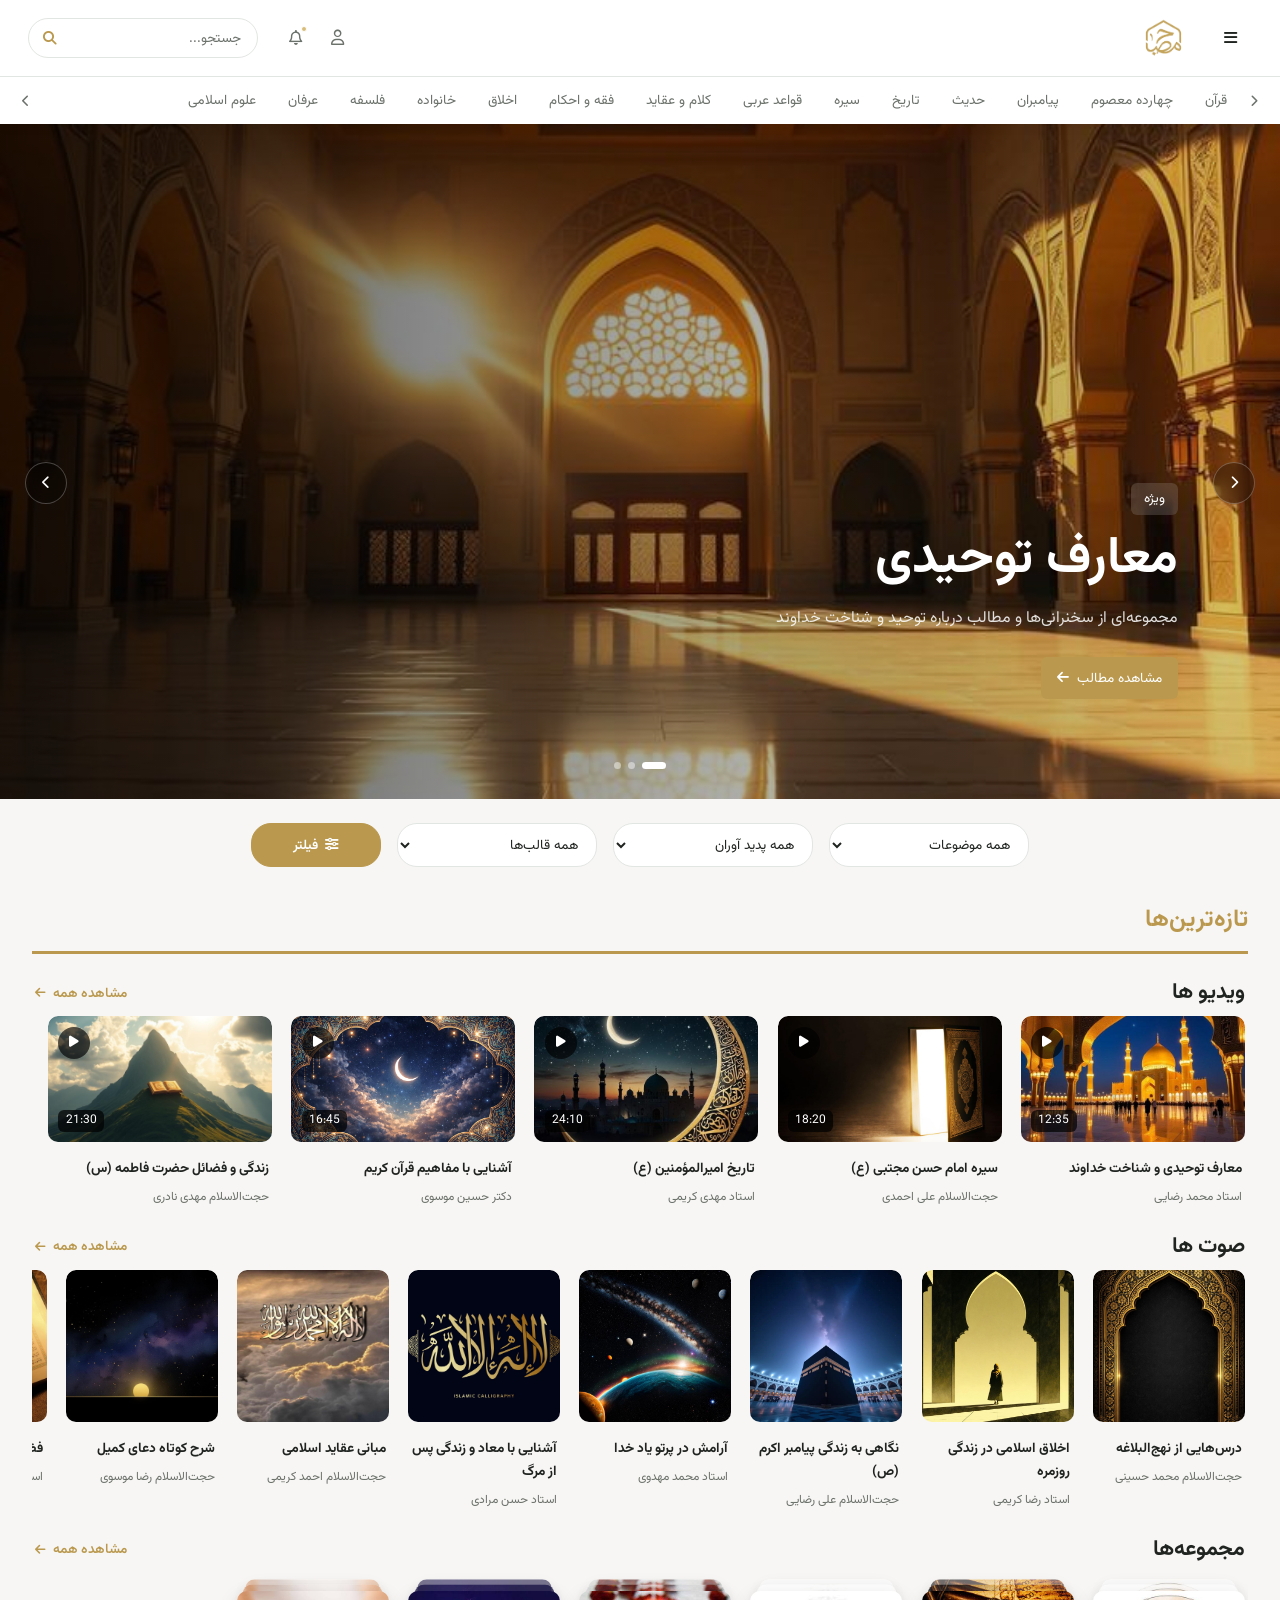
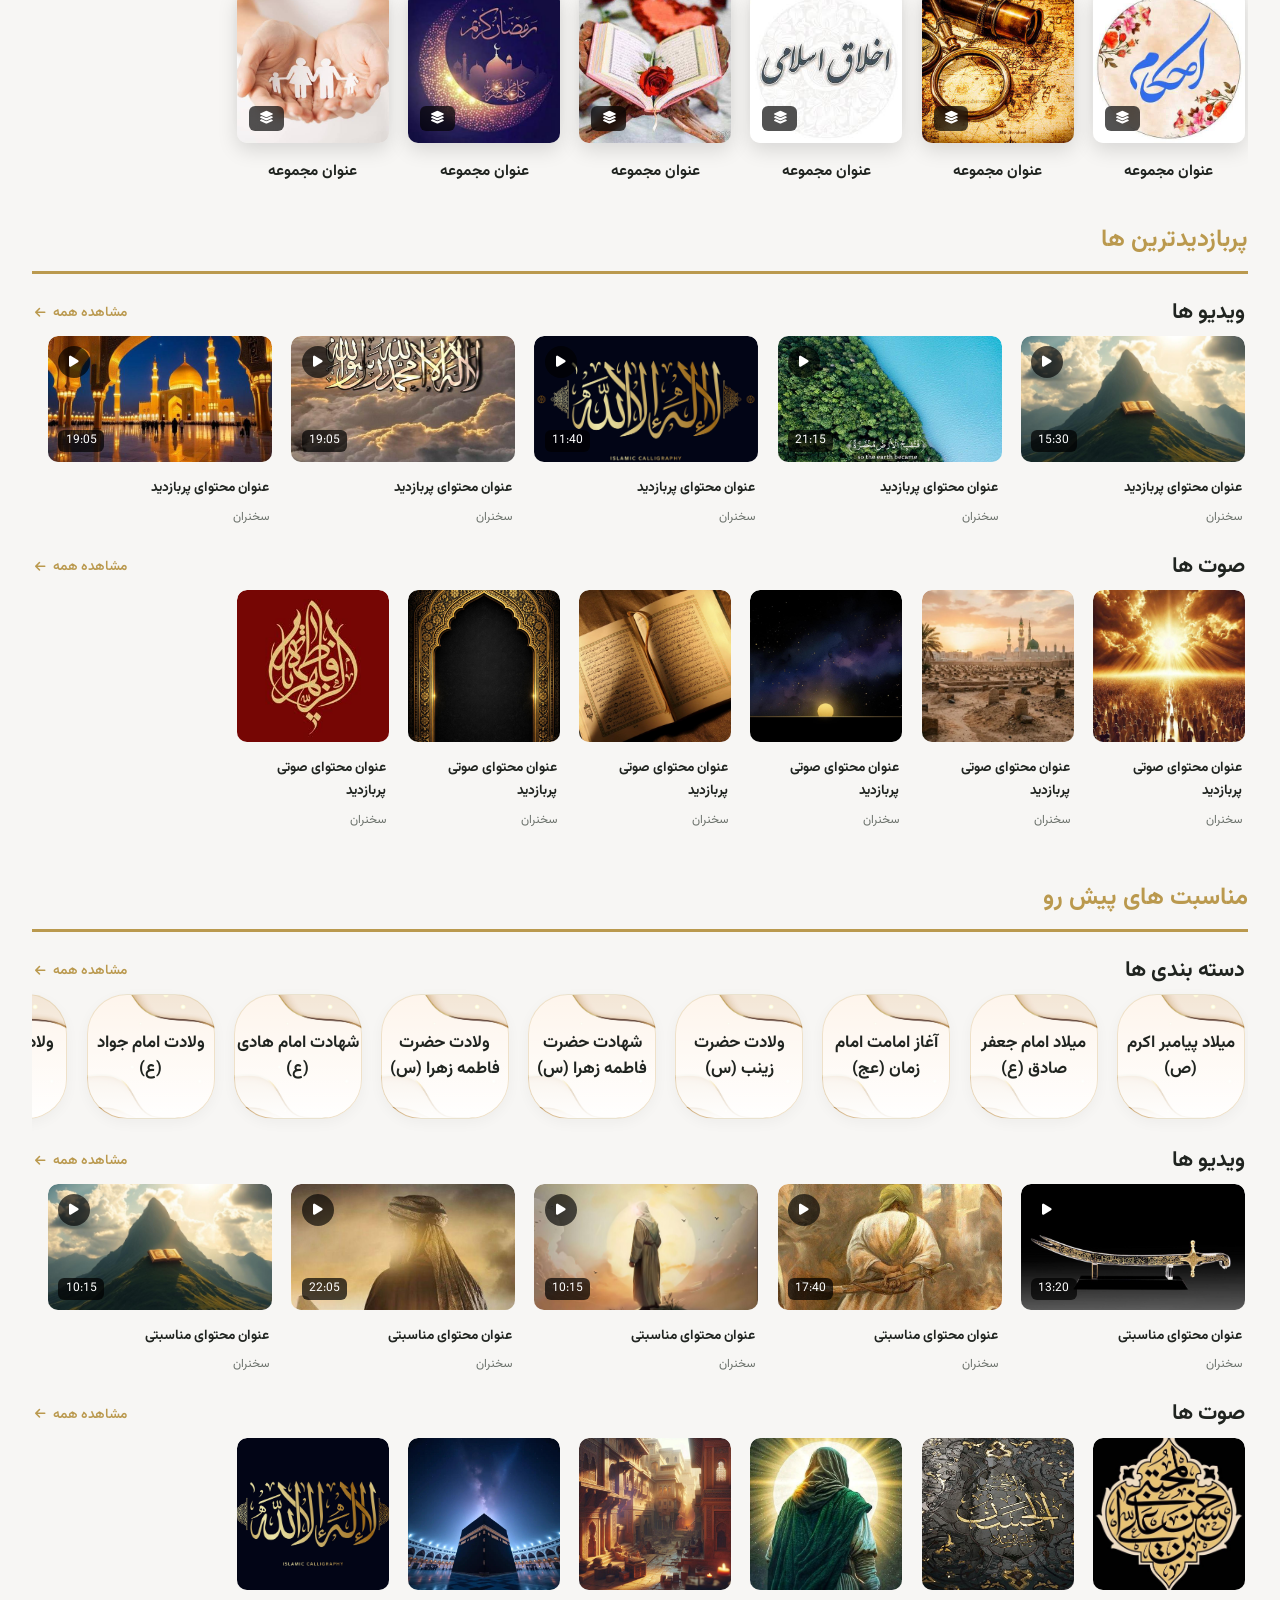
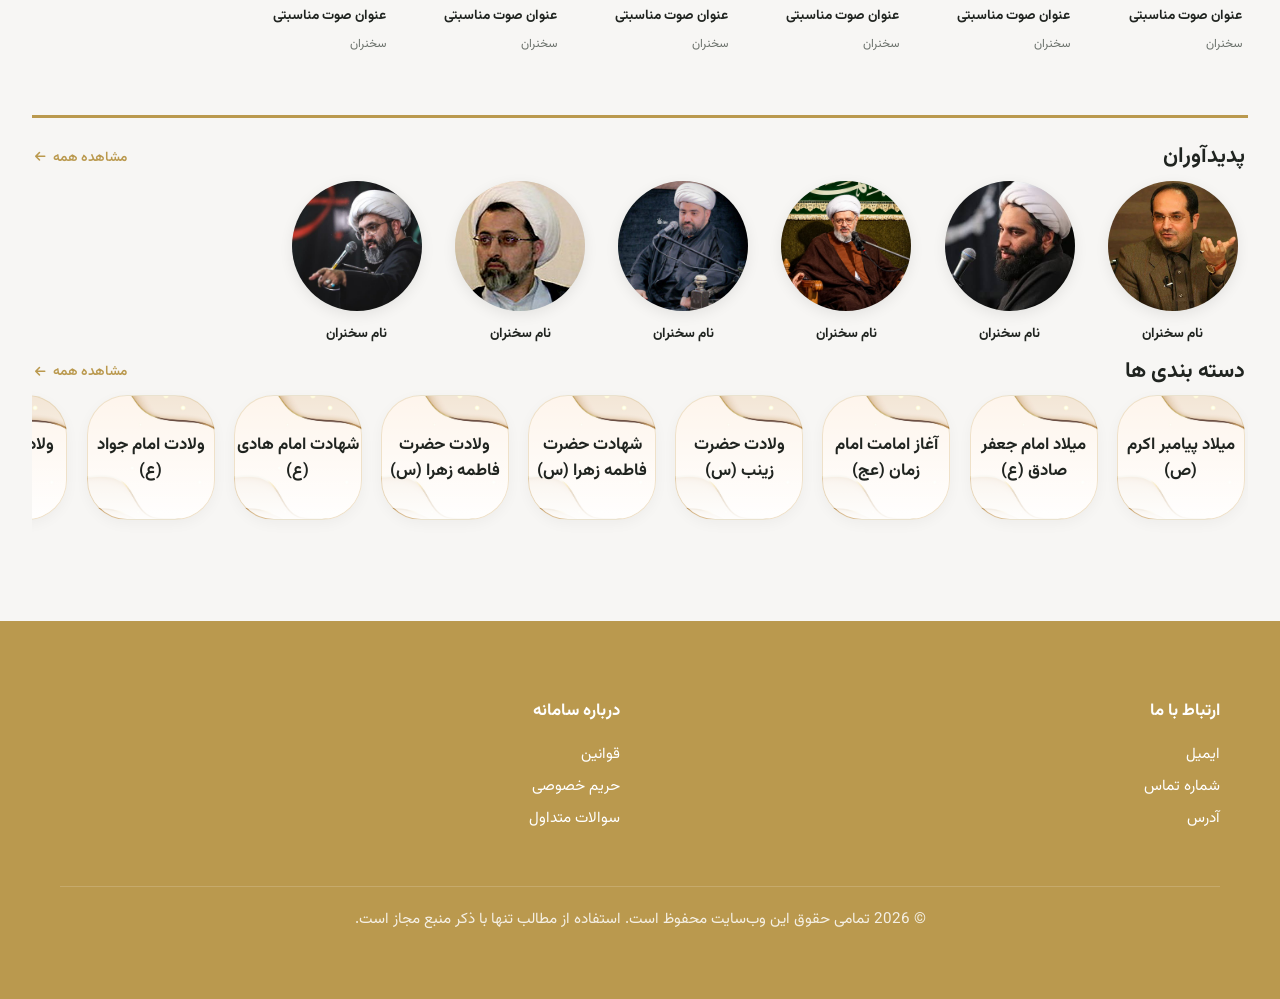
==== commit 6ff2af5d: "Move card data from HTML to XML" ====
--- a/index.html
+++ b/index.html
@@ -85,23 +85,25 @@
 
                     </div>
                 </div>
+
+                <!-- SLIDE 3 -->
                 <div class="hero-slide"
-                    style="background-image: url('pics/hero/hero2.jpg');">
+                    style="background-image: url('pics/hero/hero3.png');">
 
                     <div class="hero-slide-overlay"></div>
 
                     <div class="hero-slide-content">
 
                         <span class="hero-slide-label">
-                            منتخب
+                            سخنرانی
                         </span>
 
                         <h1>
-                            امام حسن مجتبی (ع)
+                            تاریخ امیرالمؤمنین (ع)
                         </h1>
 
                         <p>
-                            نگاهی به زندگی، سیره و شخصیت کریم اهل‌بیت
+                            مجموعه‌ای از سخنرانی‌ها درباره زندگی و تاریخ امیرالمؤمنین
                         </p>
 
                         <button class="hero-slide-btn">
@@ -113,35 +115,6 @@
                 </div>
 
 
-                <!-- SLIDE 3 -->
-                <div class="hero-slide"
-                    style="background-image: url('pics/hero/hero3.png');">
-
-                    <div class="hero-slide-overlay"></div>
-
-                    <div class="hero-slide-content">
-
-                        <span class="hero-slide-label">
-                            سخنرانی
-                        </span>
-
-                        <h1>
-                            تاریخ امیرالمؤمنین (ع)
-                        </h1>
-
-                        <p>
-                            مجموعه‌ای از سخنرانی‌ها درباره زندگی و تاریخ امیرالمؤمنین
-                        </p>
-
-                        <button class="hero-slide-btn">
-                            مشاهده مطالب
-                            <i class="fa-solid fa-arrow-left"></i>
-                        </button>
-
-                    </div>
-                </div>
-
-
                 <!-- SLIDER CONTROLS -->
 
                 <button class="hero-slider-arrow hero-slider-prev"
@@ -176,7 +149,7 @@
         <!-- ================= HOME CONTENT ================= -->
     <section class="home-content">
 
-        <!-- ================= VIDEO FILTER ================= -->
+        <!-- ================= FILTER ================= -->
 
         <div class="filter-fields">
 
@@ -249,7 +222,7 @@
                 <select id="speaker-filter">
 
                     <option value="">
-                        همه سخنرانان
+                        همه پدید آوران
                     </option>
 
                     <option value="speaker1">
@@ -292,7 +265,7 @@
                     </option>
 
                     <option value="text">
-                        متن
+                        کتاب
                     </option>
 
                 </select>
@@ -310,7 +283,8 @@
 
                 <i class="fa-solid fa-sliders"></i>
 
-                اعمال فیلتر
+                <!-- اعمال فیلتر -->
+                 فیلتر
 
             </button>
 
@@ -327,228 +301,33 @@
             </h2>
 
             <!-- ---------------- VIDEO ---------------- -->
-                <section class="content-row">
-
-                    <div class="content-row-header">
-
-                        <h2>
-                            ویدیو ها
-                        </h2>
-
-                        <a
-                            href="results.html?type=newest-video"
-                            class="view-all"
-                        >
-                            مشاهده همه
-                            <i class="fa-solid fa-arrow-left"></i>
-                        </a>
-
-                    </div>
-
-
-                    <div class="content-slider">
-
-
-                        <!-- Video 1 -->
-
-                        <a
-                            href="content.html?id=1"
-                            class="content-card video-card"
-                        >
-
-                            <div class="content-card-image">
-
-                                <img
-                                    src="pics/content/content1.jpg"
-                                    alt="عنوان محتوای ویدیویی"
-                                >
-
-                                <span class="video-play-icon">
-                                    <i class="fa-solid fa-play"></i>
-                                </span>
-
-                                <span class="video-duration">
-                                    12:35
-                                </span>
-
-                            </div>
-
-
-                            <div class="content-card-body">
-
-                                <h3>
-                                    عنوان محتوای ویدیویی
-                                </h3>
-
-                                <p>
-                                    سخنران
-                                </p>
-
-                            </div>
-
-                        </a>
-
-
-                        <!-- Video 2 -->
-
-                        <a
-                            href="content.html?id=2"
-                            class="content-card video-card"
-                        >
-
-                            <div class="content-card-image">
-
-                                <img
-                                    src="pics/content/content2.jpg"
-                                    alt="عنوان محتوای ویدیویی"
-                                >
-
-                                <span class="video-play-icon">
-                                    <i class="fa-solid fa-play"></i>
-                                </span>
-
-                                <span class="video-duration">
-                                    18:20
-                                </span>
-
-                            </div>
-
-
-                            <div class="content-card-body">
-
-                                <h3>
-                                    عنوان محتوای ویدیویی
-                                </h3>
-
-                                <p>
-                                    سخنران
-                                </p>
-
-                            </div>
-
-                        </a>
-
-
-                        <!-- Video 3 -->
-
-                        <a
-                            href="content.html?id=3"
-                            class="content-card video-card"
-                        >
-
-                            <div class="content-card-image">
-
-                                <img
-                                    src="pics/content/content3.jpg"
-                                    alt="عنوان محتوای ویدیویی"
-                                >
-
-                                <span class="video-play-icon">
-                                    <i class="fa-solid fa-play"></i>
-                                </span>
-
-                                <span class="video-duration">
-                                    24:10
-                                </span>
-
-                            </div>
-
-
-                            <div class="content-card-body">
-
-                                <h3>
-                                    عنوان محتوای ویدیویی
-                                </h3>
-
-                                <p>
-                                    سخنران
-                                </p>
-
-                            </div>
-
-                        </a>
-
-
-                        <!-- Video 4 -->
-
-                        <a
-                            href="content.html?id=4"
-                            class="content-card video-card"
-                        >
-
-                            <div class="content-card-image">
-
-                                <img
-                                    src="pics/content/content4.jpg"
-                                    alt="عنوان محتوای ویدیویی"
-                                >
-
-                                <span class="video-play-icon">
-                                    <i class="fa-solid fa-play"></i>
-                                </span>
-
-                                <span class="video-duration">
-                                    09:45
-                                </span>
-
-                            </div>
-
-
-                            <div class="content-card-body">
-
-                                <h3>
-                                    عنوان محتوای ویدیویی
-                                </h3>
-
-                                <p>
-                                    سخنران
-                                </p>
-
-                            </div>
-
-                        </a>
-
-                        <!-- Video 5 -->
-
-                        <a
-                            href="content.html?id=4"
-                            class="content-card video-card"
-                        >
-
-                            <div class="content-card-image">
-
-                                <img
-                                    src="pics/content/content20.jpg"
-                                    alt="عنوان محتوای ویدیویی"
-                                >
-
-                                <span class="video-play-icon">
-                                    <i class="fa-solid fa-play"></i>
-                                </span>
-
-                                <span class="video-duration">
-                                    09:45
-                                </span>
-
-                            </div>
-
-
-                            <div class="content-card-body">
-
-                                <h3>
-                                    عنوان محتوای ویدیویی
-                                </h3>
-
-                                <p>
-                                    سخنران
-                                </p>
-
-                            </div>
-
-                        </a>
-                    </div>
-
-                </section>
+            <section class="content-row">
+
+                <div class="content-row-header">
+
+                    <h2>
+                        ویدیو ها
+                    </h2>
+
+                    <a
+                        href="results.html?type=newest-video"
+                        class="view-all"
+                    >
+                        مشاهده همه
+
+                        <i class="fa-solid fa-arrow-left"></i>
+                    </a>
+
+                </div>
+
+
+                <div
+                    class="content-slider"
+                    data-xml="data/newest.xml"
+                    data-type="video"
+                ></div>
+
+            </section>
 
             <!-- ---------------- AUDIO ---------------- -->
             <section class="content-row">
@@ -564,206 +343,18 @@
                         class="view-all"
                     >
                         مشاهده همه
-                        <i class="fa-solid fa-arrow-left"></i>
-                    </a>
-
-                </div>
-
-
-                <div class="content-slider">
-
-
-                    <!-- Audio 1 -->
-
-                    <a
-                        href="content.html?id=5"
-                        class="content-card audio-card"
-                    >
-
-                        <div class="content-card-image">
-
-                            <img
-                                src="pics/content/content5.jpg"
-                                alt="عنوان محتوای صوتی"
-                            >
-
-                        </div>
-
-
-                        <div class="content-card-body">
-
-                            <h3>
-                                عنوان محتوای صوتی
-                            </h3>
-
-                            <p>
-                                سخنران
-                            </p>
-
-                        </div>
-
-                    </a>
-
-
-                    <!-- Audio 2 -->
-
-                    <a
-                        href="content.html?id=6"
-                        class="content-card audio-card"
-                    >
-
-                        <div class="content-card-image">
-
-                            <img
-                                src="pics/content/content6.jpg"
-                                alt="عنوان محتوای صوتی"
-                            >
-
-                        </div>
-
-
-                        <div class="content-card-body">
-
-                            <h3>
-                                عنوان محتوای صوتی
-                            </h3>
-
-                            <p>
-                                سخنران
-                            </p>
-
-                        </div>
-
-                    </a>
-
-
-                    <!-- Audio 3 -->
-
-                    <a
-                        href="content.html?id=7"
-                        class="content-card audio-card"
-                    >
-
-                        <div class="content-card-image">
-
-                            <img
-                                src="pics/content/content7.jpg"
-                                alt="عنوان محتوای صوتی"
-                            >
-
-                        </div>
-
-
-                        <div class="content-card-body">
-
-                            <h3>
-                                عنوان محتوای صوتی
-                            </h3>
-
-                            <p>
-                                سخنران
-                            </p>
-
-                        </div>
-
-                    </a>
-
-
-                    <!-- Audio 4 -->
-
-                    <a
-                        href="content.html?id=8"
-                        class="content-card audio-card"
-                    >
-
-                        <div class="content-card-image">
-
-                            <img
-                                src="pics/content/content8.jpg"
-                                alt="عنوان محتوای صوتی"
-                            >
-
-                        </div>
-
-
-                        <div class="content-card-body">
-
-                            <h3>
-                                عنوان محتوای صوتی
-                            </h3>
-
-                            <p>
-                                سخنران
-                            </p>
-
-                        </div>
-
-                    </a>
-
-                    <!-- Audio 5 -->
-
-                    <a
-                        href="content.html?id=8"
-                        class="content-card audio-card"
-                    >
-
-                        <div class="content-card-image">
-
-                            <img
-                                src="pics/content/content18.jpg"
-                                alt="عنوان محتوای صوتی"
-                            >
-
-                        </div>
-
-
-                        <div class="content-card-body">
-
-                            <h3>
-                                عنوان محتوای صوتی
-                            </h3>
-
-                            <p>
-                                سخنران
-                            </p>
-
-                        </div>
-
-                    </a>
-
-                    <!-- Audio 6 -->
-
-                    <a
-                        href="content.html?id=8"
-                        class="content-card audio-card"
-                    >
-
-                        <div class="content-card-image">
-
-                            <img
-                                src="pics/content/content21.jpg"
-                                alt="عنوان محتوای صوتی"
-                            >
-
-                        </div>
-
-
-                        <div class="content-card-body">
-
-                            <h3>
-                                عنوان محتوای صوتی
-                            </h3>
-
-                            <p>
-                                سخنران
-                            </p>
-
-                        </div>
-
-                    </a>
-
-
-                </div>
+
+                        <i class="fa-solid fa-arrow-left"></i>
+                    </a>
+
+                </div>
+
+
+                <div
+                    class="content-slider"
+                    data-xml="data/newest.xml"
+                    data-type="audio"
+                ></div>
 
             </section>
 
@@ -773,7 +364,8 @@
                 <div class="content-row-header">
 
                     <h2>
-                        فهرست های پخش
+                        <!-- فهرست های پخش -->
+                         مجموعه‌ها
                     </h2>
 
                     <a
@@ -781,238 +373,21 @@
                         class="view-all"
                     >
                         مشاهده همه
-                        <i class="fa-solid fa-arrow-left"></i>
-                    </a>
-
-                </div>
-
-                <div class="content-slider">
-
-                    <a
-                        href="playlist.html?id=1"
-                        class="playlist-card"
-                    >
-                        <div class="playlist-image">
-
-                            <div class="playlist-images">
-
-                                <img
-                                    src="pics/ahkam.jpg"
-                                    alt=""
-                                    aria-hidden="true"
-                                >
-
-                                <img
-                                    src="pics/ahkam.jpg"
-                                    alt=""
-                                    aria-hidden="true"
-                                >
-
-                                <img
-                                    src="pics/ahkam.jpg"
-                                    alt="عنوان فهرست پخش"
-                                >
-
-                                <span class="playlist-info">
-                                    <i class="fa-solid fa-layer-group"></i>
-                                    فهرست پخش
-                                </span>
-
-                            </div>
-
-                        </div>
-
-                        <h3>عنوان فهرست پخش</h3>
-                    </a>
-
-                    <a
-                        href="playlist.html?id=2"
-                        class="playlist-card"
-                    >
-                        <div class="playlist-image">
-
-                            <div class="playlist-images">
-
-                                <img
-                                    src="pics/history.jpg"
-                                    alt=""
-                                    aria-hidden="true"
-                                >
-
-                                <img
-                                    src="pics/history.jpg"
-                                    alt=""
-                                    aria-hidden="true"
-                                >
-
-                                <img
-                                    src="pics/history.jpg"
-                                    alt="عنوان فهرست پخش"
-                                >
-
-                                <span class="playlist-info">
-                                    <i class="fa-solid fa-layer-group"></i>
-                                    فهرست پخش
-                                </span>
-
-                            </div>
-
-                        </div>
-
-                        <h3>عنوان فهرست پخش</h3>
-                    </a>
-
-                    <a
-                        href="playlist.html?id=3"
-                        class="playlist-card"
-                    >
-                        <div class="playlist-image">
-
-                            <div class="playlist-images">
-
-                                <img
-                                    src="pics/ethics.jpg"
-                                    alt=""
-                                    aria-hidden="true"
-                                >
-
-                                <img
-                                    src="pics/ethics.jpg"
-                                    alt=""
-                                    aria-hidden="true"
-                                >
-
-                                <img
-                                    src="pics/ethics.jpg"
-                                    alt="عنوان فهرست پخش"
-                                >
-
-                                <span class="playlist-info">
-                                    <i class="fa-solid fa-layer-group"></i>
-                                    فهرست پخش
-                                </span>
-
-                            </div>
-
-                        </div>
-
-                        <h3>عنوان فهرست پخش</h3>
-                    </a>
-
-                    <a
-                        href="playlist.html?id=4"
-                        class="playlist-card"
-                    >
-                        <div class="playlist-image">
-
-                            <div class="playlist-images">
-
-                                <img
-                                    src="pics/quran.jpg"
-                                    alt=""
-                                    aria-hidden="true"
-                                >
-
-                                <img
-                                    src="pics/quran.jpg"
-                                    alt=""
-                                    aria-hidden="true"
-                                >
-
-                                <img
-                                    src="pics/quran.jpg"
-                                    alt="عنوان فهرست پخش"
-                                >
-
-                                <span class="playlist-info">
-                                    <i class="fa-solid fa-layer-group"></i>
-                                    فهرست پخش
-                                </span>
-
-                            </div>
-
-                        </div>
-
-                        <h3>عنوان فهرست پخش</h3>
-                    </a>
-
-                    <a
-                        href="playlist.html?id=5"
-                        class="playlist-card"
-                    >
-                        <div class="playlist-image">
-
-                            <div class="playlist-images">
-
-                                <img
-                                    src="pics/ramadan.jpg"
-                                    alt=""
-                                    aria-hidden="true"
-                                >
-
-                                <img
-                                    src="pics/ramadan.jpg"
-                                    alt=""
-                                    aria-hidden="true"
-                                >
-
-                                <img
-                                    src="pics/ramadan.jpg"
-                                    alt="عنوان فهرست پخش"
-                                >
-
-                                <span class="playlist-info">
-                                    <i class="fa-solid fa-layer-group"></i>
-                                    فهرست پخش
-                                </span>
-
-                            </div>
-
-                        </div>
-
-                        <h3>عنوان فهرست پخش</h3>
-                    </a>
-
-                    <a
-                        href="playlist.html?id=6"
-                        class="playlist-card"
-                    >
-                        <div class="playlist-image">
-
-                            <div class="playlist-images">
-
-                                <img
-                                    src="pics/family.jpg"
-                                    alt=""
-                                    aria-hidden="true"
-                                >
-
-                                <img
-                                    src="pics/family.jpg"
-                                    alt=""
-                                    aria-hidden="true"
-                                >
-
-                                <img
-                                    src="pics/family.jpg"
-                                    alt="عنوان فهرست پخش"
-                                >
-
-                                <span class="playlist-info">
-                                    <i class="fa-solid fa-layer-group"></i>
-                                    فهرست پخش
-                                </span>
-
-                            </div>
-
-                        </div>
-
-                        <h3>عنوان فهرست پخش</h3>
-                    </a>
-
-                </div>
-
-            </section>
+
+                        <i class="fa-solid fa-arrow-left"></i>
+                    </a>
+
+                </div>
+
+
+                <div
+                    class="content-slider"
+                    data-xml="data/playlists.xml"
+                    data-type="playlist"
+                ></div>
+
+            </section>
+
         </section>
 
         <!-- =====================================================
@@ -1022,13 +397,14 @@
             <h2 class="content-group-title">
                 پربازدیدترین ها
             </h2>
+            
             <!-- ---------------- VIDEO ---------------- -->
             <section class="content-row">
 
                 <div class="content-row-header">
 
                     <h2>
-                        ویدیوها
+                        ویدیو ها
                     </h2>
 
                     <a
@@ -1036,205 +412,18 @@
                         class="view-all"
                     >
                         مشاهده همه
-                        <i class="fa-solid fa-arrow-left"></i>
-                    </a>
-
-                </div>
-
-
-                <div class="content-slider">
-
-
-                    <a
-                        href="content.html?id=9"
-                        class="content-card video-card"
-                    >
-
-                        <div class="content-card-image">
-
-                            <img
-                                src="pics/content/content9.jpg"
-                                alt="عنوان محتوای پربازدید"
-                            >
-
-                            <span class="video-play-icon">
-                                <i class="fa-solid fa-play"></i>
-                            </span>
-
-                            <span class="video-duration">
-                                15:30
-                            </span>
-
-                        </div>
-
-
-                        <div class="content-card-body">
-
-                            <h3>
-                                عنوان محتوای پربازدید
-                            </h3>
-
-                            <p>
-                                سخنران
-                            </p>
-
-                        </div>
-
-                    </a>
-
-
-                    <a
-                        href="content.html?id=10"
-                        class="content-card video-card"
-                    >
-
-                        <div class="content-card-image">
-
-                            <img
-                                src="pics/content/content10.jpg"
-                                alt="عنوان محتوای پربازدید"
-                            >
-
-                            <span class="video-play-icon">
-                                <i class="fa-solid fa-play"></i>
-                            </span>
-
-                            <span class="video-duration">
-                                21:15
-                            </span>
-
-                        </div>
-
-
-                        <div class="content-card-body">
-
-                            <h3>
-                                عنوان محتوای پربازدید
-                            </h3>
-
-                            <p>
-                                سخنران
-                            </p>
-
-                        </div>
-
-                    </a>
-
-
-                    <a
-                        href="content.html?id=11"
-                        class="content-card video-card"
-                    >
-
-                        <div class="content-card-image">
-
-                            <img
-                                src="pics/content/content11.jpg"
-                                alt="عنوان محتوای پربازدید"
-                            >
-
-                            <span class="video-play-icon">
-                                <i class="fa-solid fa-play"></i>
-                            </span>
-
-                            <span class="video-duration">
-                                11:40
-                            </span>
-
-                        </div>
-
-
-                        <div class="content-card-body">
-
-                            <h3>
-                                عنوان محتوای پربازدید
-                            </h3>
-
-                            <p>
-                                سخنران
-                            </p>
-
-                        </div>
-
-                    </a>
-
-
-                    <a
-                        href="content.html?id=12"
-                        class="content-card video-card"
-                    >
-
-                        <div class="content-card-image">
-
-                            <img
-                                src="pics/content/content12.jpg"
-                                alt="عنوان محتوای پربازدید"
-                            >
-
-                            <span class="video-play-icon">
-                                <i class="fa-solid fa-play"></i>
-                            </span>
-
-                            <span class="video-duration">
-                                19:05
-                            </span>
-
-                        </div>
-
-
-                        <div class="content-card-body">
-
-                            <h3>
-                                عنوان محتوای پربازدید
-                            </h3>
-
-                            <p>
-                                سخنران
-                            </p>
-
-                        </div>
-
-                    </a>
-
-
-                    <a
-                        href="content.html?id=12"
-                        class="content-card video-card"
-                    >
-
-                        <div class="content-card-image">
-
-                            <img
-                                src="pics/content/content1.jpg"
-                                alt="عنوان محتوای پربازدید"
-                            >
-
-                            <span class="video-play-icon">
-                                <i class="fa-solid fa-play"></i>
-                            </span>
-
-                            <span class="video-duration">
-                                19:05
-                            </span>
-
-                        </div>
-
-
-                        <div class="content-card-body">
-
-                            <h3>
-                                عنوان محتوای پربازدید
-                            </h3>
-
-                            <p>
-                                سخنران
-                            </p>
-
-                        </div>
-
-                    </a>
-
-                </div>
+
+                        <i class="fa-solid fa-arrow-left"></i>
+                    </a>
+
+                </div>
+
+
+                <div
+                    class="content-slider"
+                    data-xml="data/popular.xml"
+                    data-type="video"
+                ></div>
 
             </section>
 
@@ -1252,195 +441,18 @@
                         class="view-all"
                     >
                         مشاهده همه
-                        <i class="fa-solid fa-arrow-left"></i>
-                    </a>
-
-                </div>
-
-
-                <div class="content-slider">
-
-
-                    <a
-                        href="content.html?id=13"
-                        class="content-card audio-card"
-                    >
-
-                        <div class="content-card-image">
-
-                            <img
-                                src="pics/content/content13.jpg"
-                                alt="عنوان محتوای صوتی پربازدید"
-                            >
-
-                        </div>
-
-
-                        <div class="content-card-body">
-
-                            <h3>
-                                عنوان محتوای صوتی پربازدید
-                            </h3>
-
-                            <p>
-                                سخنران
-                            </p>
-
-                        </div>
-
-                    </a>
-
-
-                    <a
-                        href="content.html?id=14"
-                        class="content-card audio-card"
-                    >
-
-                        <div class="content-card-image">
-
-                            <img
-                                src="pics/content/content14.jpg"
-                                alt="عنوان محتوای صوتی پربازدید"
-                            >
-
-                        </div>
-
-
-                        <div class="content-card-body">
-
-                            <h3>
-                                عنوان محتوای صوتی پربازدید
-                            </h3>
-
-                            <p>
-                                سخنران
-                            </p>
-
-                        </div>
-
-                    </a>
-
-
-                    <a
-                        href="content.html?id=15"
-                        class="content-card audio-card"
-                    >
-
-                        <div class="content-card-image">
-
-                            <img
-                                src="pics/content/content15.jpg"
-                                alt="عنوان محتوای صوتی پربازدید"
-                            >
-
-                        </div>
-
-
-                        <div class="content-card-body">
-
-                            <h3>
-                                عنوان محتوای صوتی پربازدید
-                            </h3>
-
-                            <p>
-                                سخنران
-                            </p>
-
-                        </div>
-
-                    </a>
-
-
-                    <a
-                        href="content.html?id=16"
-                        class="content-card audio-card"
-                    >
-
-                        <div class="content-card-image">
-
-                            <img
-                                src="pics/content/content16.jpg"
-                                alt="عنوان محتوای صوتی پربازدید"
-                            >
-
-                        </div>
-
-
-                        <div class="content-card-body">
-
-                            <h3>
-                                عنوان محتوای صوتی پربازدید
-                            </h3>
-
-                            <p>
-                                سخنران
-                            </p>
-
-                        </div>
-
-                    </a>
-
-
-                    <a
-                        href="content.html?id=15"
-                        class="content-card audio-card"
-                    >
-
-                        <div class="content-card-image">
-
-                            <img
-                                src="pics/content/content5.jpg"
-                                alt="عنوان محتوای صوتی پربازدید"
-                            >
-
-                        </div>
-
-
-                        <div class="content-card-body">
-
-                            <h3>
-                                عنوان محتوای صوتی پربازدید
-                            </h3>
-
-                            <p>
-                                سخنران
-                            </p>
-
-                        </div>
-
-                    </a>
-
-
-                    <a
-                        href="content.html?id=16"
-                        class="content-card audio-card"
-                    >
-
-                        <div class="content-card-image">
-
-                            <img
-                                src="pics/content/content29.jpg"
-                                alt="عنوان محتوای صوتی پربازدید"
-                            >
-
-                        </div>
-
-
-                        <div class="content-card-body">
-
-                            <h3>
-                                عنوان محتوای صوتی پربازدید
-                            </h3>
-
-                            <p>
-                                سخنران
-                            </p>
-
-                        </div>
-
-                    </a>
-
-                </div>
+
+                        <i class="fa-solid fa-arrow-left"></i>
+                    </a>
+
+                </div>
+
+
+                <div
+                    class="content-slider"
+                    data-xml="data/popular.xml"
+                    data-type="audio"
+                ></div>
 
             </section>
 
@@ -1454,61 +466,32 @@
             <h2 class="content-group-title">
                 مناسبت های پیش رو
             </h2>
+
             <!-- ---------------- TOPICS ---------------- -->
             <section class="content-row">
 
                 <div class="content-row-header">
 
                     <h2>
-                        دسته ها
-                    </h2>
-
-                    <a
-                        href="occasions.html"
-                        class="view-all"
-                    >
-                        مشاهده همه
-                        <i class="fa-solid fa-arrow-left"></i>
-                    </a>
-
-                </div>
-
-
-                <div class="content-slider">
-
-
-                    <a
-                        href="topic.html?id=1"
-                        class="topic-card"
-                    >
-                        <h3>ماه رمضان</h3>
-                    </a>
-
-
-                    <a
-                        href="topic.html?id=2"
-                        class="topic-card"
-                    >
-                        <h3>میلاد امام حسن مجتبی</h3>
-                    </a>
-
-
-                    <a
-                        href="topic.html?id=3"
-                        class="topic-card"
-                    >
-                        <h3>شب‌های قدر</h3>
-                    </a>
-
-
-                    <a
-                        href="topic.html?id=4"
-                        class="topic-card"
-                    >
-                        <h3>روز قرآن</h3>
-                    </a>
-
-                </div>
+                        دسته بندی ها
+                    </h2>
+
+                    <a
+                        href="topics.html"
+                        class="view-all"
+                    >
+                        مشاهده همه
+                        <i class="fa-solid fa-arrow-left"></i>
+                    </a>
+
+                </div>
+
+
+                <div
+                    class="content-slider"
+                    data-xml="data/topics.xml"
+                    data-type="topic"
+                ></div>
 
             </section>
 
@@ -1518,7 +501,7 @@
                 <div class="content-row-header">
 
                     <h2>
-                        ویدیو های مرتبط
+                        ویدیو ها
                     </h2>
 
                     <a
@@ -1526,242 +509,18 @@
                         class="view-all"
                     >
                         مشاهده همه
-                        <i class="fa-solid fa-arrow-left"></i>
-                    </a>
-
-                </div>
-
-
-                <div class="content-slider">
-
-
-                    <a
-                        href="content.html?id=17"
-                        class="content-card video-card"
-                    >
-
-                        <div class="content-card-image">
-
-                            <img
-                                src="pics/content/content17.jpg"
-                                alt="عنوان محتوای مناسبتی"
-                            >
-
-                            <span class="video-play-icon">
-                                <i class="fa-solid fa-play"></i>
-                            </span>
-
-                            <span class="video-duration">
-                                13:20
-                            </span>
-
-                        </div>
-
-
-                        <div class="content-card-body">
-
-                            <h3>
-                                عنوان محتوای مناسبتی
-                            </h3>
-
-                            <p>
-                                سخنران
-                            </p>
-
-                        </div>
-
-                    </a>
-
-
-                    <a
-                        href="content.html?id=18"
-                        class="content-card video-card"
-                    >
-
-                        <div class="content-card-image">
-
-                            <img
-                                src="pics/content/content18.jpg"
-                                alt="عنوان محتوای مناسبتی"
-                            >
-
-                            <span class="video-play-icon">
-                                <i class="fa-solid fa-play"></i>
-                            </span>
-
-                            <span class="video-duration">
-                                17:40
-                            </span>
-
-                        </div>
-
-
-                        <div class="content-card-body">
-
-                            <h3>
-                                عنوان محتوای مناسبتی
-                            </h3>
-
-                            <p>
-                                سخنران
-                            </p>
-
-                        </div>
-
-                    </a>
-
-
-                    <a
-                        href="content.html?id=19"
-                        class="content-card video-card"
-                    >
-
-                        <div class="content-card-image">
-
-                            <img
-                                src="pics/content/content19.jpg"
-                                alt="عنوان محتوای مناسبتی"
-                            >
-
-                            <span class="video-play-icon">
-                                <i class="fa-solid fa-play"></i>
-                            </span>
-
-                            <span class="video-duration">
-                                10:15
-                            </span>
-
-                        </div>
-
-
-                        <div class="content-card-body">
-
-                            <h3>
-                                عنوان محتوای مناسبتی
-                            </h3>
-
-                            <p>
-                                سخنران
-                            </p>
-
-                        </div>
-
-                    </a>
-
-
-                    <a
-                        href="content.html?id=20"
-                        class="content-card video-card"
-                    >
-
-                        <div class="content-card-image">
-
-                            <img
-                                src="pics/content/content20.jpg"
-                                alt="عنوان محتوای مناسبتی"
-                            >
-
-                            <span class="video-play-icon">
-                                <i class="fa-solid fa-play"></i>
-                            </span>
-
-                            <span class="video-duration">
-                                22:05
-                            </span>
-
-                        </div>
-
-
-                        <div class="content-card-body">
-
-                            <h3>
-                                عنوان محتوای مناسبتی
-                            </h3>
-
-                            <p>
-                                سخنران
-                            </p>
-
-                        </div>
-
-                    </a>
-
-                    <a
-                        href="content.html?id=19"
-                        class="content-card video-card"
-                    >
-
-                        <div class="content-card-image">
-
-                            <img
-                                src="pics/content/content9.jpg"
-                                alt="عنوان محتوای مناسبتی"
-                            >
-
-                            <span class="video-play-icon">
-                                <i class="fa-solid fa-play"></i>
-                            </span>
-
-                            <span class="video-duration">
-                                10:15
-                            </span>
-
-                        </div>
-
-
-                        <div class="content-card-body">
-
-                            <h3>
-                                عنوان محتوای مناسبتی
-                            </h3>
-
-                            <p>
-                                سخنران
-                            </p>
-
-                        </div>
-
-                    </a>
-
-
-                    <a
-                        href="content.html?id=15"
-                        class="content-card video-card"
-                    >
-
-                        <div class="content-card-image">
-
-                            <img
-                                src="pics/content/content13.jpg"
-                                alt="عنوان محتوای مناسبتی"
-                            >
-
-                            <span class="video-play-icon">
-                                <i class="fa-solid fa-play"></i>
-                            </span>
-
-                            <span class="video-duration">
-                                22:05
-                            </span>
-
-                        </div>
-
-
-                        <div class="content-card-body">
-
-                            <h3>
-                                عنوان محتوای مناسبتی
-                            </h3>
-
-                            <p>
-                                سخنران
-                            </p>
-
-                        </div>
-
-                    </a>
-
-                </div>
+
+                        <i class="fa-solid fa-arrow-left"></i>
+                    </a>
+
+                </div>
+
+
+                <div
+                    class="content-slider"
+                    data-xml="data/upcoming.xml"
+                    data-type="video"
+                ></div>
 
             </section>
 
@@ -1771,7 +530,7 @@
                 <div class="content-row-header">
 
                     <h2>
-                        صوت های مرتبط
+                        صوت ها
                     </h2>
 
                     <a
@@ -1779,456 +538,92 @@
                         class="view-all"
                     >
                         مشاهده همه
-                        <i class="fa-solid fa-arrow-left"></i>
-                    </a>
-
-                </div>
-
-
-                <div class="content-slider">
-
-
-                    <a
-                        href="content.html?id=21"
-                        class="content-card audio-card"
-                    >
-
-                        <div class="content-card-image">
-
-                            <img
-                                src="pics/content/content21.jpg"
-                                alt="عنوان صوت مناسبتی"
-                            >
-
-                        </div>
-
-
-                        <div class="content-card-body">
-
-                            <h3>
-                                عنوان صوت مناسبتی
-                            </h3>
-
-                            <p>
-                                سخنران
-                            </p>
-
-                        </div>
-
-                    </a>
-
-
-                    <a
-                        href="content.html?id=22"
-                        class="content-card audio-card"
-                    >
-
-                        <div class="content-card-image">
-
-                            <img
-                                src="pics/content/content22.jpg"
-                                alt="عنوان صوت مناسبتی"
-                            >
-
-                        </div>
-
-
-                        <div class="content-card-body">
-
-                            <h3>
-                                عنوان صوت مناسبتی
-                            </h3>
-
-                            <p>
-                                سخنران
-                            </p>
-
-                        </div>
-
-                    </a>
-
-
-                    <a
-                        href="content.html?id=23"
-                        class="content-card audio-card"
-                    >
-
-                        <div class="content-card-image">
-
-                            <img
-                                src="pics/content/content23.jpg"
-                                alt="عنوان صوت مناسبتی"
-                            >
-
-                        </div>
-
-
-                        <div class="content-card-body">
-
-                            <h3>
-                                عنوان صوت مناسبتی
-                            </h3>
-
-                            <p>
-                                سخنران
-                            </p>
-
-                        </div>
-
-                    </a>
-
-
-                    <a
-                        href="content.html?id=24"
-                        class="content-card audio-card"
-                    >
-
-                        <div class="content-card-image">
-
-                            <img
-                                src="pics/content/content24.jpg"
-                                alt="عنوان صوت مناسبتی"
-                            >
-
-                        </div>
-
-
-                        <div class="content-card-body">
-
-                            <h3>
-                                عنوان صوت مناسبتی
-                            </h3>
-
-                            <p>
-                                سخنران
-                            </p>
-
-                        </div>
-
-                    </a>
-
-
-                    <a
-                        href="content.html?id=23"
-                        class="content-card audio-card"
-                    >
-
-                        <div class="content-card-image">
-
-                            <img
-                                src="pics/content/content7.jpg"
-                                alt="عنوان صوت مناسبتی"
-                            >
-
-                        </div>
-
-
-                        <div class="content-card-body">
-
-                            <h3>
-                                عنوان صوت مناسبتی
-                            </h3>
-
-                            <p>
-                                سخنران
-                            </p>
-
-                        </div>
-
-                    </a>
-
-
-                    <a
-                        href="content.html?id=24"
-                        class="content-card audio-card"
-                    >
-
-                        <div class="content-card-image">
-
-                            <img
-                                src="pics/content/content11.jpg"
-                                alt="عنوان صوت مناسبتی"
-                            >
-
-                        </div>
-
-
-                        <div class="content-card-body">
-
-                            <h3>
-                                عنوان صوت مناسبتی
-                            </h3>
-
-                            <p>
-                                سخنران
-                            </p>
-
-                        </div>
-
-                    </a>
-
-                </div>
+
+                        <i class="fa-solid fa-arrow-left"></i>
+                    </a>
+
+                </div>
+
+
+                <div
+                    class="content-slider"
+                    data-xml="data/upcoming.xml"
+                    data-type="audio"
+                ></div>
 
             </section>
         </section>
 
-
-
-
         <!-- =====================================================
-            4. SPEAKERS
+            4.
         ====================================================== -->
-
-        <section class="content-row">
-
-            <div class="content-row-header">
-
-                <h2>
-                    سخنران ها
-                </h2>
-
-                <a
-                    href="speakers.html"
-                    class="view-all"
-                >
-                    مشاهده همه
-                    <i class="fa-solid fa-arrow-left"></i>
-                </a>
-
-            </div>
-
-
-            <div class="content-slider">
-
-
-                <a
-                    href="speaker.html?id=1"
-                    class="speaker-card"
-                >
-
-                    <div class="speaker-image">
-
-                        <img
-                            src="pics/speakers/hazar.jpg"
-                            alt="نام سخنران"
-                        >
-
-                    </div>
-
-                    <h3>
-                        نام سخنران
-                    </h3>
-
-                </a>
-
-
-                <a
-                    href="speaker.html?id=2"
-                    class="speaker-card"
-                >
-
-                    <div class="speaker-image">
-
-                        <img
-                            src="pics/speakers/kashani.jpg"
-                            alt="نام سخنران"
-                        >
-
-                    </div>
-
-                    <h3>
-                        نام سخنران
-                    </h3>
-
-                </a>
-
-
-                <a
-                    href="speaker.html?id=4"
-                    class="speaker-card"
-                >
-
-                    <div class="speaker-image">
-
-                        <img
-                            src="pics/speakers/moavenian.jpg"
-                            alt="نام سخنران"
-                        >
-
-                    </div>
-
-                    <h3>
-                        نام سخنران
-                    </h3>
-
-                </a>
-
-
-                <a
-                    href="speaker.html?id=5"
-                    class="speaker-card"
-                >
-
-                    <div class="speaker-image">
-
-                        <img
-                            src="pics/speakers/mofid.jpg"
-                            alt="نام سخنران"
-                        >
-
-                    </div>
-
-                    <h3>
-                        نام سخنران
-                    </h3>
-
-                </a>
-
-
-                <a
-                    href="speaker.html?id=4"
-                    class="speaker-card"
-                >
-
-                    <div class="speaker-image">
-
-                        <img
-                            src="pics/speakers/qasemi.jpg"
-                            alt="نام سخنران"
-                        >
-
-                    </div>
-
-                    <h3>
-                        نام سخنران
-                    </h3>
-
-                </a>
-
-
-                <a
-                    href="speaker.html?id=5"
-                    class="speaker-card"
-                >
-
-                    <div class="speaker-image">
-
-                        <img
-                            src="pics/speakers/skandari.jpg"
-                            alt="نام سخنران"
-                        >
-
-                    </div>
-
-                    <h3>
-                        نام سخنران
-                    </h3>
-
-                </a>
-
-
-            </div>
-
+        <section class="content-group">
+
+            <h2 class="content-group-title"></h2>
+            
+            <!-- =====================================================
+                4. SPEAKERS
+            ====================================================== -->
+
+            <section class="content-row">
+
+                <div class="content-row-header">
+
+                    <h2>
+                        پدیدآوران 
+                    </h2>
+
+                    <a
+                        href="speakers.html"
+                        class="view-all"
+                    >
+                        مشاهده همه
+
+                        <i class="fa-solid fa-arrow-left"></i>
+                    </a>
+
+                </div>
+
+
+                <div
+                    class="content-slider"
+                    data-xml="data/speakers.xml"
+                ></div>
+
+            </section>
+
+            <!-- =====================================================
+                5. CATEGORIES
+            ====================================================== -->
+
+            <section class="content-row">
+
+                <div class="content-row-header">
+
+                    <h2>
+                        دسته بندی ها
+                    </h2>
+
+                    <a
+                        href="topics.html"
+                        class="view-all"
+                    >
+                        مشاهده همه
+                        <i class="fa-solid fa-arrow-left"></i>
+                    </a>
+
+                </div>
+
+
+                <div
+                    class="content-slider"
+                    data-xml="data/topics.xml"
+                    data-type="topic"
+                ></div>
+
+            </section>
+            
         </section>
-
-
-
-        <!-- =====================================================
-            5. CATEGORIES
-        ====================================================== -->
-
-        <section class="content-row">
-
-            <div class="content-row-header">
-
-                <h2>
-                    دسته بندی ها
-                </h2>
-
-                <a
-                    href="topics.html"
-                    class="view-all"
-                >
-                    مشاهده همه
-                    <i class="fa-solid fa-arrow-left"></i>
-                </a>
-
-            </div>
-
-
-            <div class="content-slider">
-
-                <a
-                    href="topic.html?id=10"
-                    class="topic-card"
-                >
-                    <h3>قرآن</h3>
-                </a>
-
-
-                <a
-                    href="topic.html?id=11"
-                    class="topic-card"
-                >
-                    <h3>چهارده معصوم</h3>
-                </a>
-
-
-                <a
-                    href="topic.html?id=12"
-                    class="topic-card"
-                >
-                    <h3>تاریخ اسلام</h3>
-                </a>
-
-
-                <a
-                    href="topic.html?id=13"
-                    class="topic-card"
-                >
-                    <h3>فقه</h3>
-                </a>
-
-
-                <a
-                    href="topic.html?id=14"
-                    class="topic-card"
-                >
-                    <h3>اخلاق</h3>
-                </a>
-
-
-                <a
-                    href="topic.html?id=15"
-                    class="topic-card"
-                >
-                    <h3>خانواده</h3>
-                </a>
-
-
-                <a
-                    href="topic.html?id=16"
-                    class="topic-card"
-                >
-                    <h3>علوم اسلامی</h3>
-                </a>
-
-
-                <a
-                    href="topic.html?id=17"
-                    class="topic-card"
-                >
-                    <h3>سیره و معارف</h3>
-                </a>
-
-
-
-            </div>
-
-        </section>
-
-
-
 
     </section>
 
@@ -2239,6 +634,8 @@
 
     <script src="js/global.js"></script>
     <script src="js/home.js"></script>
+    <script src="js/cards.js"></script>
+    <script src="js/rows.js"></script>
 
 </body>
 
--- a/css/global.css
+++ b/css/global.css
@@ -45,6 +45,8 @@
     --fs-sm: 0.85rem;
     --fs-md: 0.95rem;
     --fs-lg: 1.05rem;
+    --fs-xlg: 1.3rem;
+
 
     /* Shadows */
     --shadow-navbar:
@@ -995,161 +997,160 @@
 
 @media (max-width: 768px) {
 
+    html,
+    body {
+        width: 100%;
+        max-width: 100%;
+        overflow-x: hidden;
+    }
     /* -------------------------
        MAIN NAVBAR
     ------------------------- */
 
     .navbar {
         height: var(--mobile-navbar-height);
-        padding: 8px 12px;
-
-        gap: 10px;
-
+        padding: 0 10px;
+        display: flex;
+        align-items: center;
+        gap: 6px;
         flex-wrap: nowrap;
-
-    }
-
+        direction: rtl;
+    }
 
     /* -------------------------
        RIGHT SIDE
     ------------------------- */
 
     .nav-right {
-
-        gap: 8px;
-
+        display: flex;
+        align-items: center;
+        gap: 4px;
         flex-shrink: 0;
     }
-
 
     /* -------------------------
        LOGO
     ------------------------- */
 
     .logo {
-
-        gap: 5px;
+        display: flex;
+        align-items: center;
+        gap: 4px;
+        flex-shrink: 0;
     }
 
     .logo img {
-
         width: 36px;
         height: 36px;
     }
 
     .logo span {
-
         display: none;
     }
-
 
     /* -------------------------
        MENU
     ------------------------- */
 
     .menu-toggle {
-
-        width: 40px;
-        height: 40px;
-
+        width: 38px;
+        height: 38px;
         padding: 0;
-
+        display: flex;
+        align-items: center;
         justify-content: center;
+        gap: 0;
+        flex-shrink: 0;
     }
 
     .menu-toggle span {
-
         display: none;
     }
 
     .menu-toggle i {
         font-size: var(--fs-md);
     }
-
 
     /* -------------------------
        CENTER
     ------------------------- */
 
     .nav-center {
-
         flex: 1;
-
         min-width: 0;
-    }
-
+        display: flex;
+        align-items: center;
+        justify-content: center;
+    }
+
+    /* -------------------------
+       SEARCH
+    ------------------------- */
+
+    .nav-search {
+        width: 100%;
+        max-width: 180px;
+        height: 36px;
+    }
+
+    .nav-search input {
+        min-width: 0;
+        padding: 0 10px;
+        font-size: var(--fs-xs);
+    }
+
+    .nav-search button {
+        width: 36px;
+        flex-shrink: 0;
+    }
 
     /* -------------------------
        LEFT SIDE
     ------------------------- */
 
     .nav-left {
-
-        gap: 4px;
-
-        flex-shrink: 1;
-
+        display: flex;
+        align-items: center;
+        gap: 2px;
+        flex-shrink: 0;
         min-width: 0;
     }
 
+    /* -------------------------
+       ICONS
+    ------------------------- */
+
+    .nav-actions {
+        display: flex;
+        align-items: center;
+        gap: 0;
+    }
+
+    .nav-icon {
+        width: 34px;
+        height: 34px;
+        flex-shrink: 0;
+        font-size: var(--fs-sm);
+    }
 
     /* -------------------------
        LANGUAGE
     ------------------------- */
 
     .language-select {
-        width: 62px;
-
-        height: 36px;
-
-        padding: 0 5px;
-
+        width: 56px;
+        height: 34px;
+        padding: 0 4px;
         font-size: var(--fs-xs);
     }
 
-
     /* -------------------------
-       ICONS
+       SIDE MENU
     ------------------------- */
 
-    .nav-actions {
-
-        gap: 0;
-    }
-
-    .nav-icon {
-        width: 34px;
-        height: 34px;
-
-        font-size: var(--fs-sm);
-    }
-
-
-    /* -------------------------
-       SEARCH
-    ------------------------- */
-
-    .nav-search {
-
-        width: 150px;
-
-        height: 36px;
-    }
-
-    .nav-search input {
-        padding: 0 10px;
-
-        font-size: var(--fs-xs);
-    }
-
-    .nav-search button {
-
-        width: 36px;
-    }
     .mega-menu {
-
         width: min(300px, 85vw);
-
+        padding-top: 70px;
     }
 
     /* -------------------------
@@ -1161,28 +1162,20 @@
         padding: 0 6px;
     }
 
-
     .category-arrow {
-
         width: 26px;
         height: 26px;
     }
 
-
     .categories {
-
         gap: 3px;
     }
-
 
     .categories a {
         height: 30px;
-
         padding: 0 10px;
-
         font-size: var(--fs-xs);
     }
-    
 }
 
 /*======================================
@@ -1365,22 +1358,18 @@
 @media (max-width: 700px) {
 
     .page {
+        min-height: calc(
+            100vh -
+            var(--mobile-navbar-height) -
+            var(--mobile-category-height)
+        );
+
         margin-top: calc(
             var(--mobile-navbar-height) +
             var(--mobile-category-height)
         );
-        padding:
-            1.5rem
-            2rem
-            2.5rem;
-    }
-
-
-    .page-header {
-
-        margin-bottom: 1.25rem;
-
-        padding-bottom: 0.75rem;
+
+        padding: 1.5rem 1rem 2.5rem;
     }
 
 }
--- a/css/home.css
+++ b/css/home.css
@@ -280,4 +280,8 @@
             var(--mobile-navbar-height) + var(--mobile-category-height)
         );
     }
+    .hero-slider-arrow
+    {
+        display: none;
+    }
 }
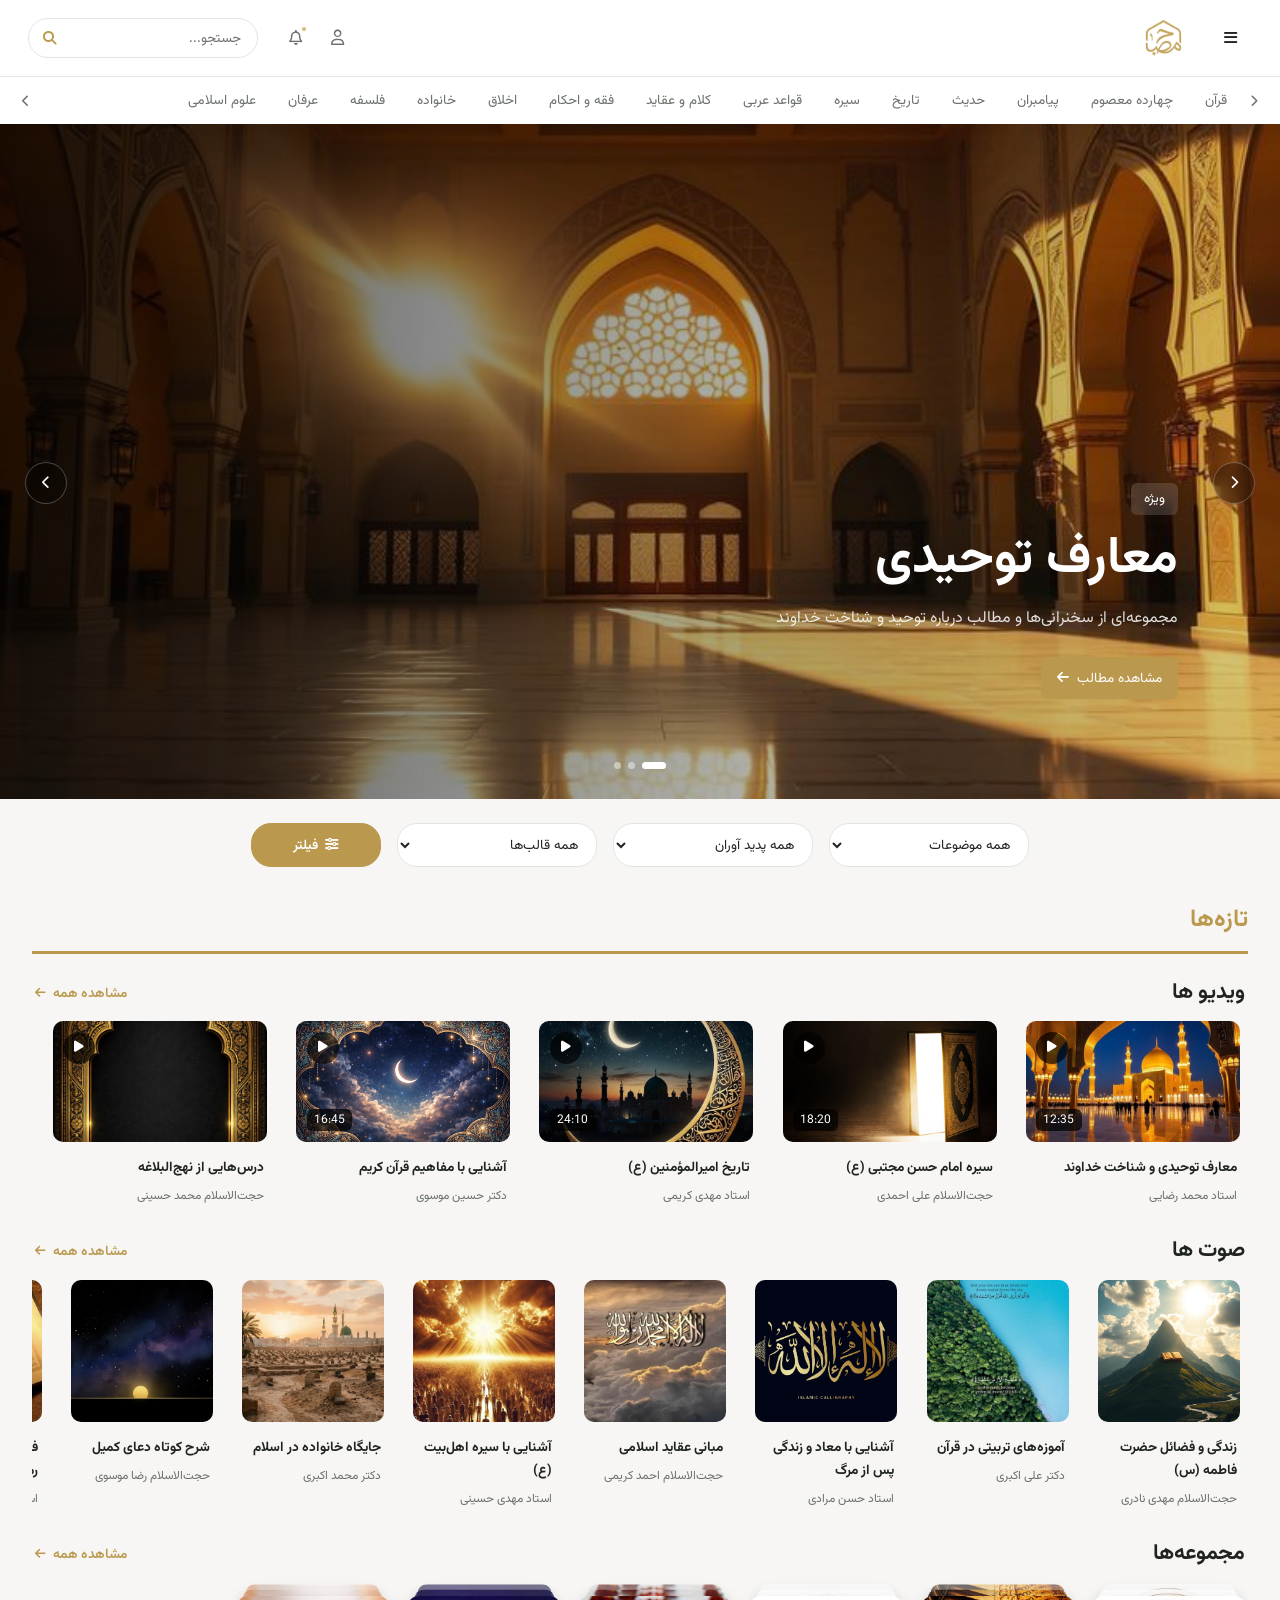
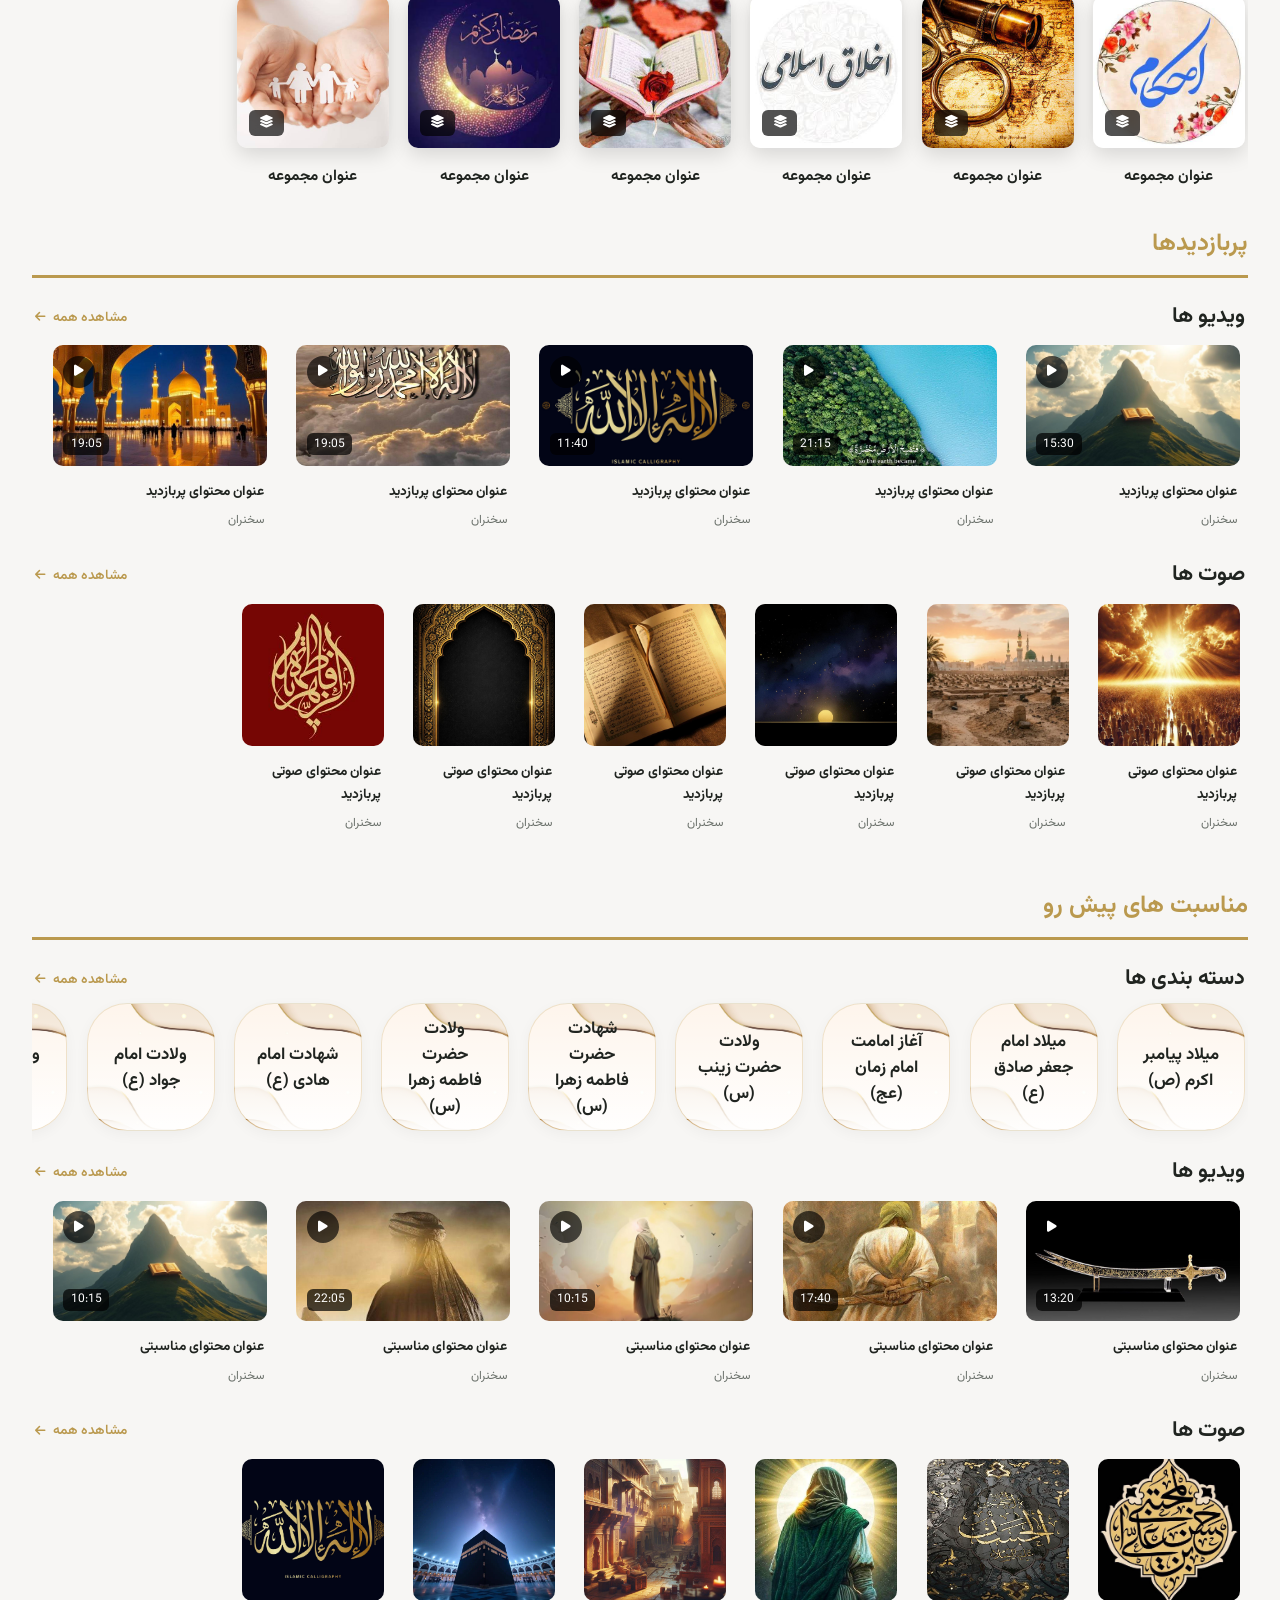
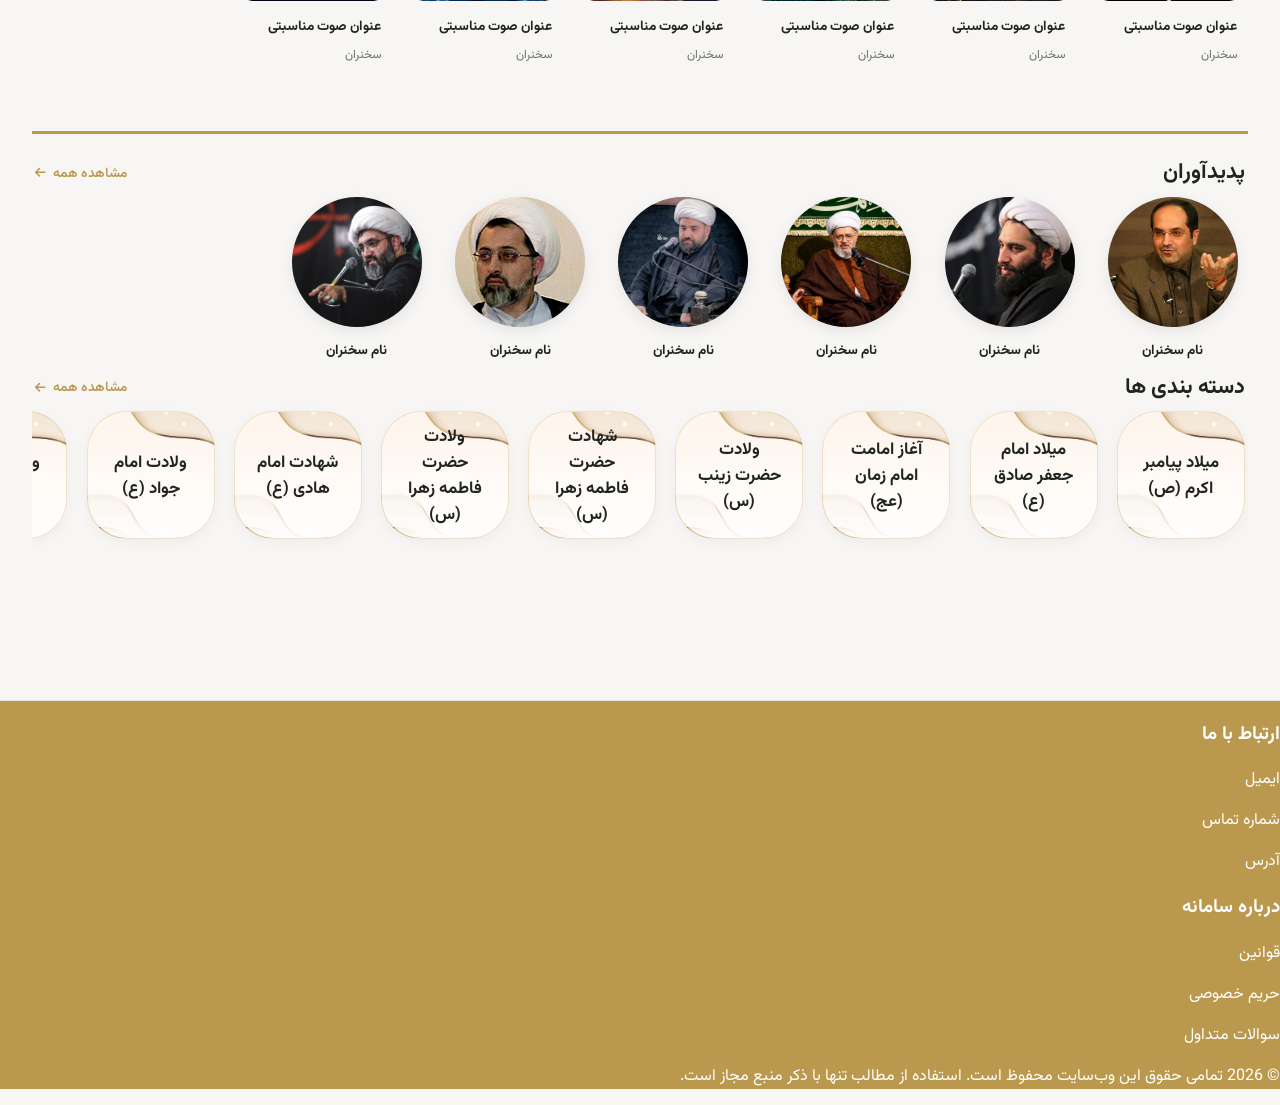
==== commit 4d88c995: "Add actions to download, share, save, copy buttons" ====
--- a/index.html
+++ b/index.html
@@ -297,7 +297,7 @@
         <section class="content-group">
 
             <h2 class="content-group-title">
-                تازه‌ترین‌ها
+                تازه‌‌ها
             </h2>
 
             <!-- ---------------- VIDEO ---------------- -->
@@ -395,7 +395,7 @@
         ====================================================== -->
         <section class="content-group">
             <h2 class="content-group-title">
-                پربازدیدترین ها
+                پربازدیدها
             </h2>
             
             <!-- ---------------- VIDEO ---------------- -->
--- a/css/global.css
+++ b/css/global.css
@@ -1,3 +1,5 @@
+@import url("./footer.css");
+
 /* ===========================
    Google Font
 =========================== */
@@ -1181,7 +1183,7 @@
 /*======================================
     FOOTER
 =======================================*/
-
+/* 
 .footer {
     background: var(--primary);
     color: var(--surface);
@@ -1225,7 +1227,7 @@
     font-size: var(--fs-sm);
 
     opacity: .85;
-}
+} */
 
 /* =========================================================
    BACK BUTTON
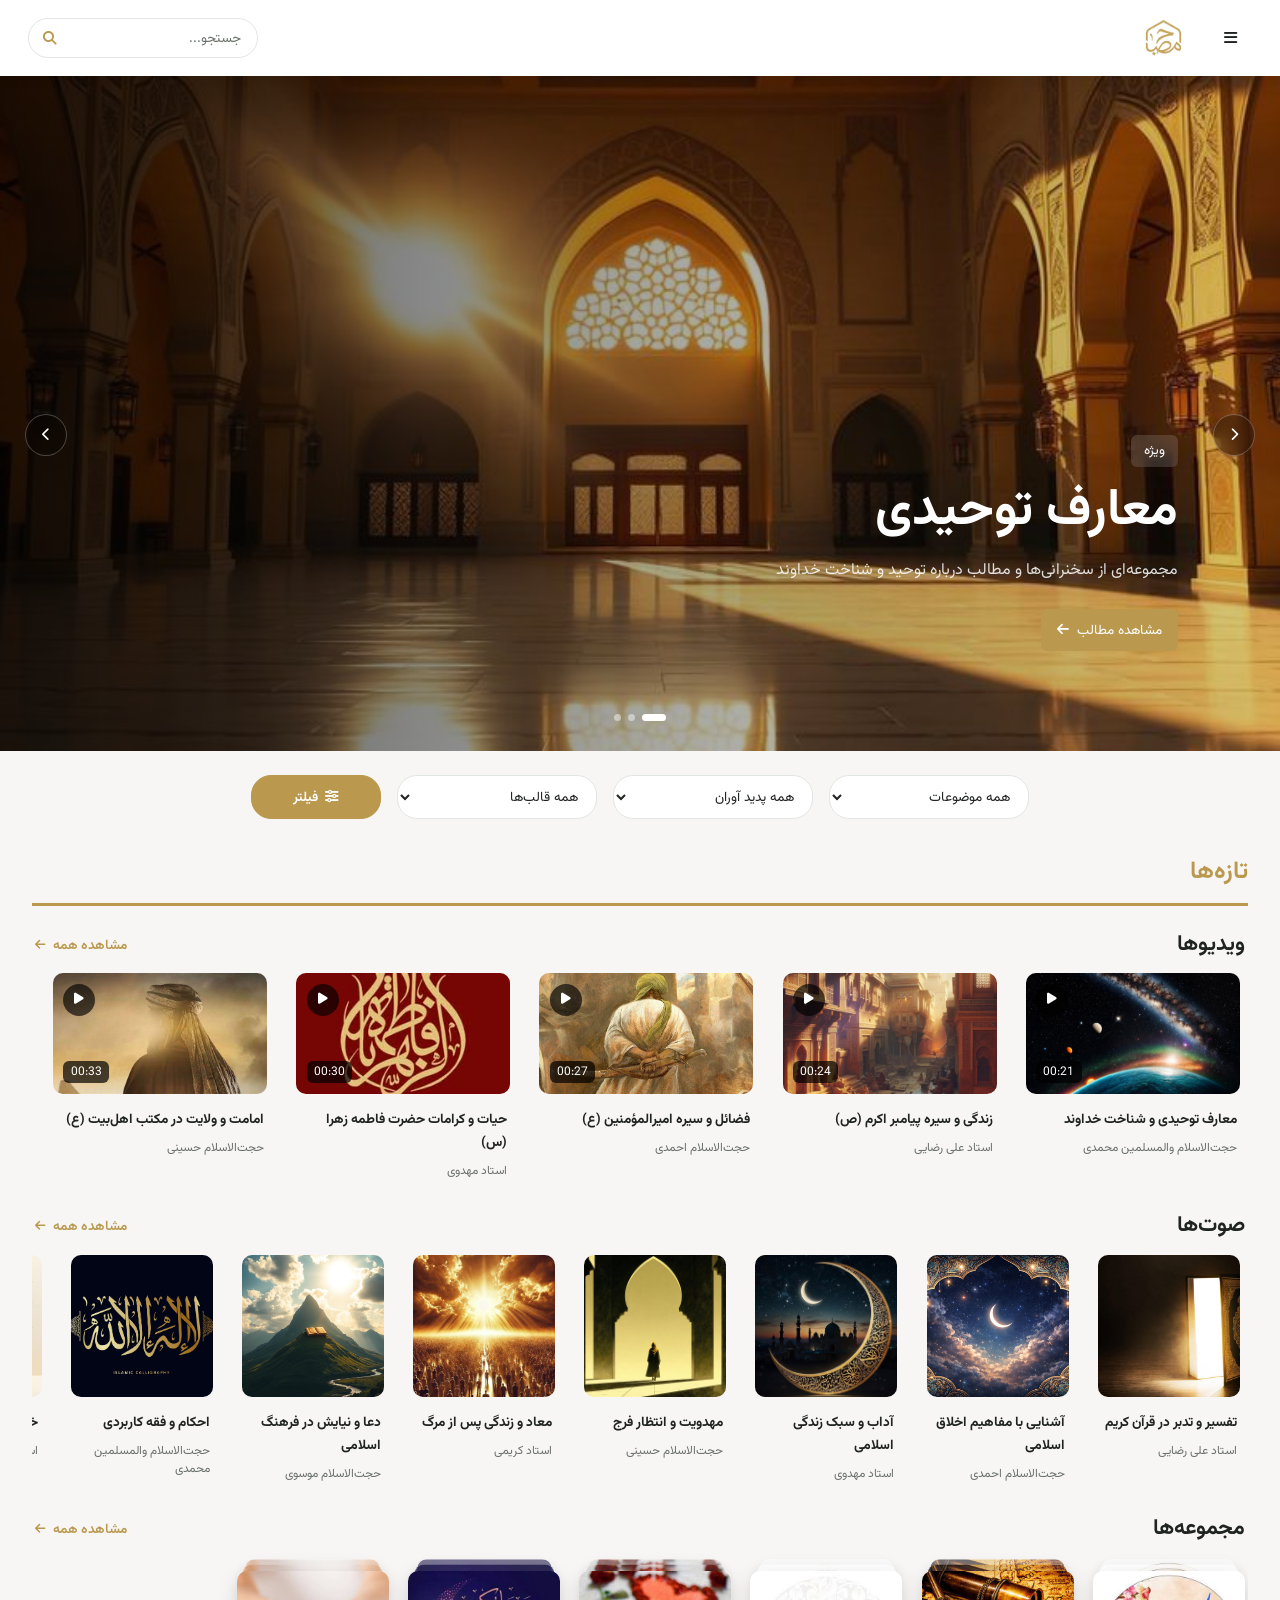
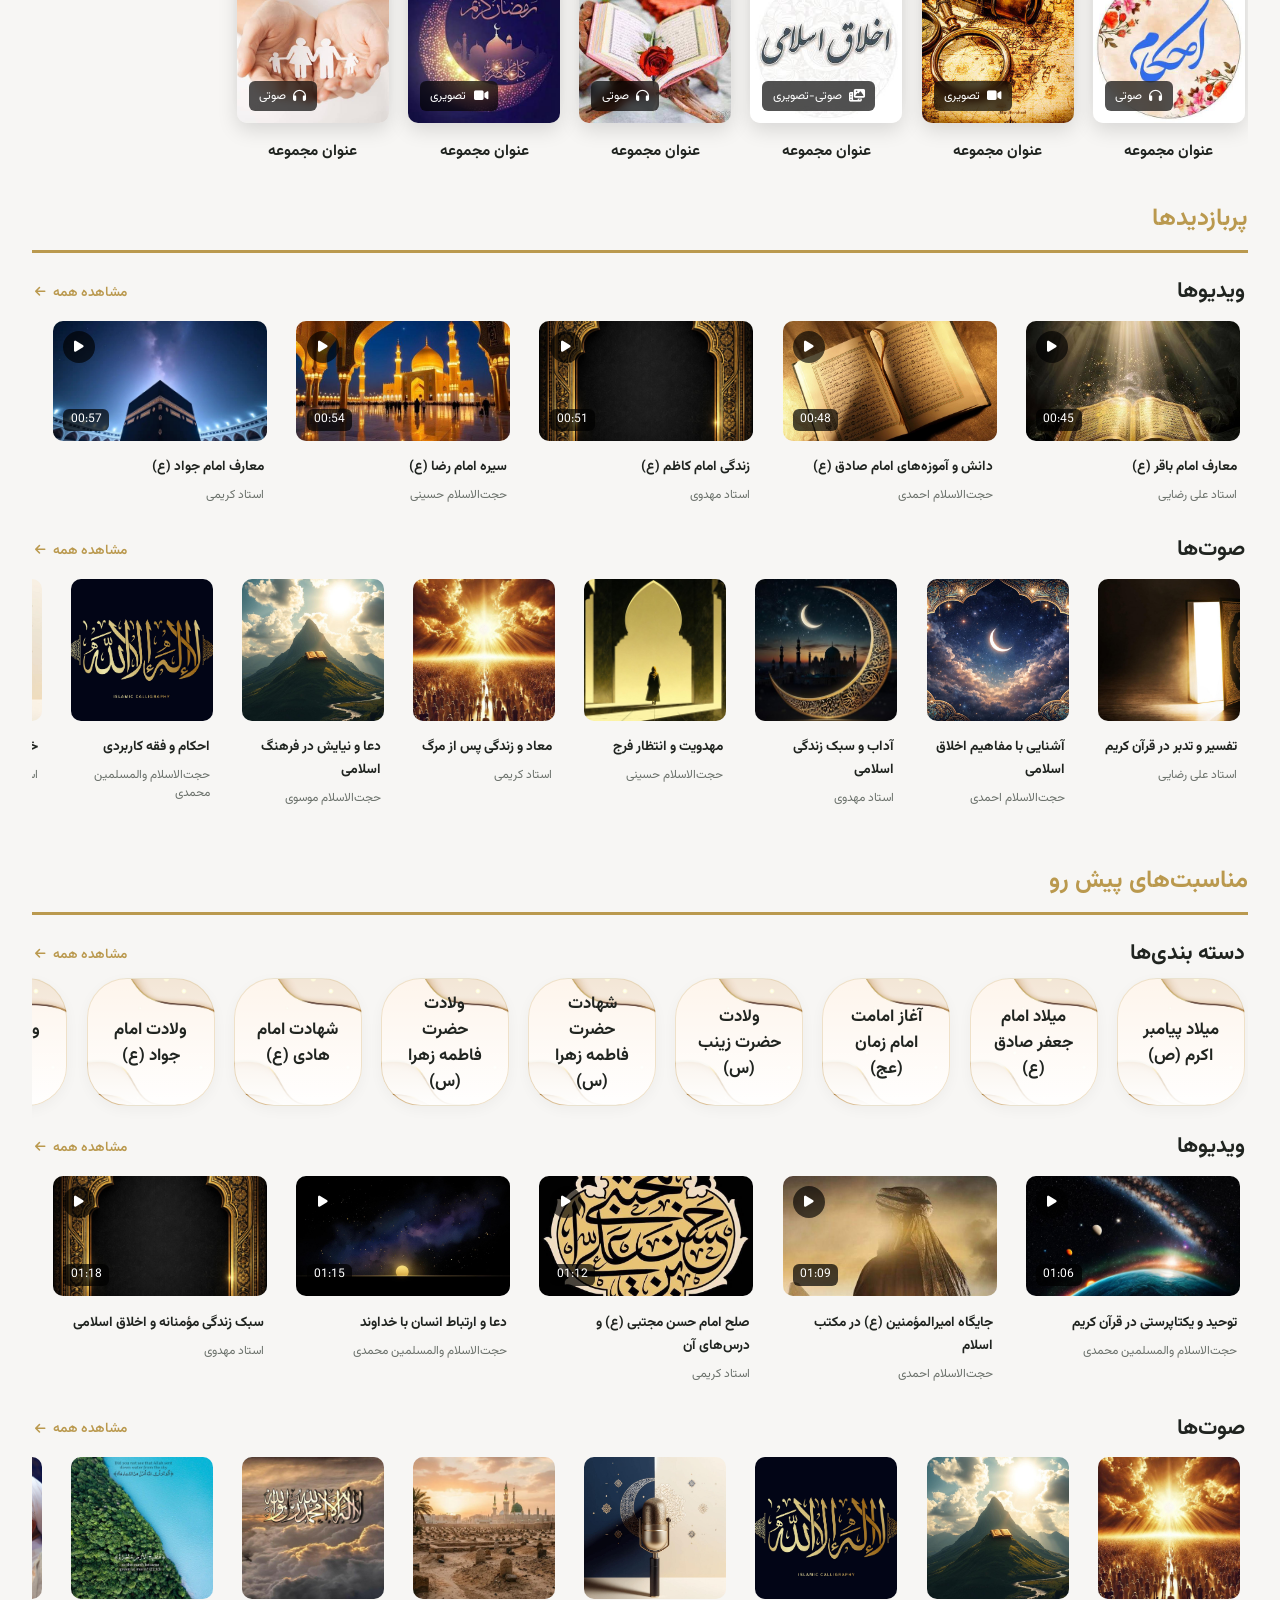
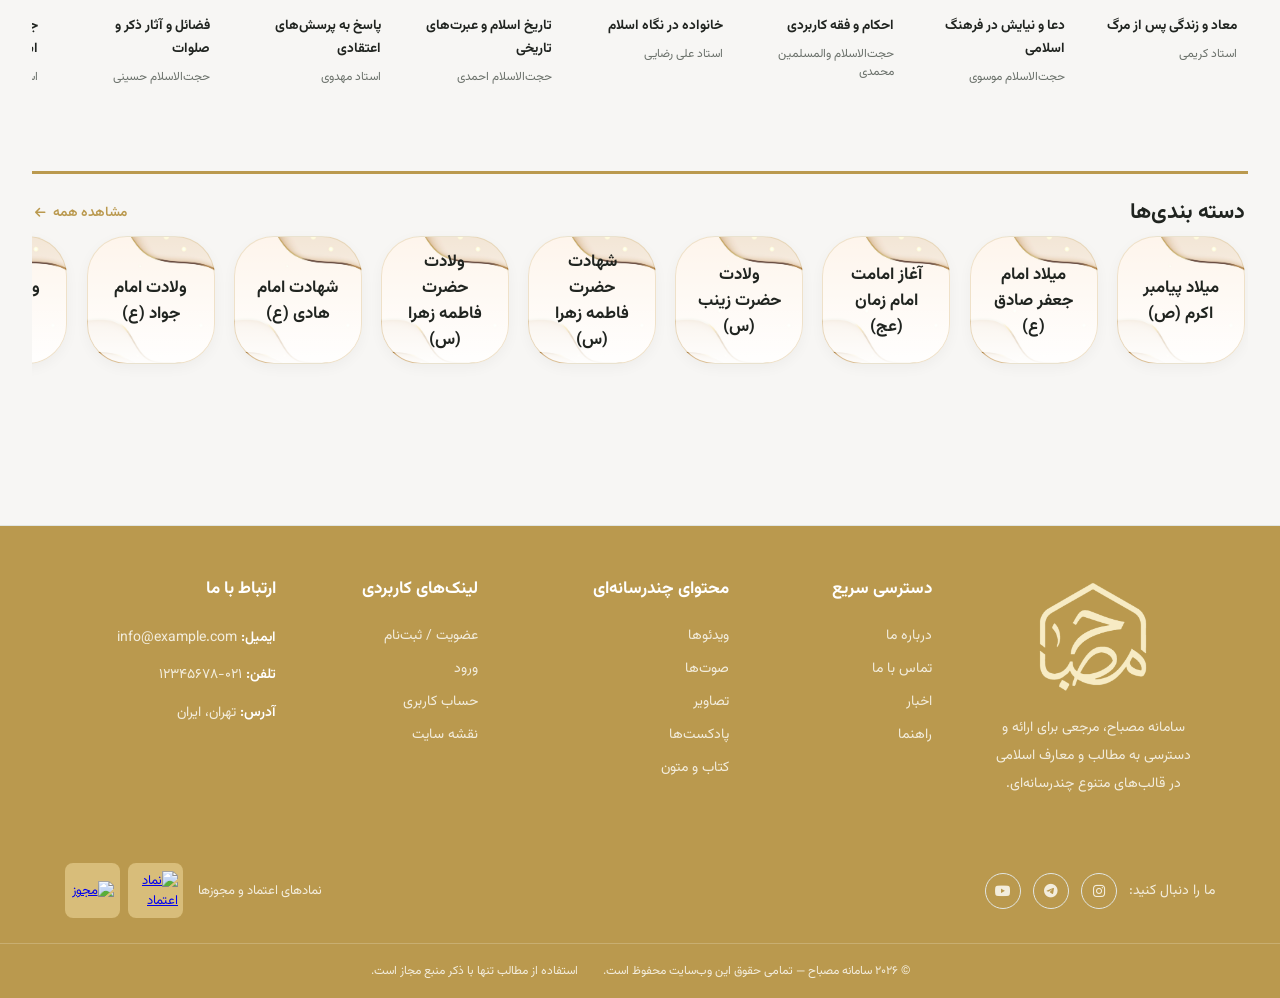
==== commit c401809a: "Add search filter history and saved pages" ====
--- a/index.html
+++ b/index.html
@@ -21,7 +21,10 @@
 <body>
 
     <!-- Header -->
-    <div id="header"></div>
+    <div
+        id="header"
+        data-component="components/header.html">
+    </div>
 
     <main class="home-page">
 
@@ -151,143 +154,9 @@
 
         <!-- ================= FILTER ================= -->
 
-        <div class="filter-fields">
-
-            <!-- موضوع -->
-            <div class="filter-field">
-
-                <select id="topic-filter">
-
-                    <option value="">
-                        همه موضوعات
-                    </option>
-
-                    <option value="quran">
-                        قرآن
-                    </option>
-
-                    <option value="ahlulbayt">
-                        چهارده معصوم
-                    </option>
-
-                    <option value="prophets">
-                        پیامبران
-                    </option>
-
-                    <option value="hadith">
-                        حدیث
-                    </option>
-
-                    <option value="history">
-                        تاریخ
-                    </option>
-
-                    <option value="seerah">
-                        سیره
-                    </option>
-
-                    <option value="arabic">
-                        قواعد عربی
-                    </option>
-
-                    <option value="aqeedah">
-                        کلام و عقاید
-                    </option>
-
-                    <option value="fiqh">
-                        فقه و احکام
-                    </option>
-
-                    <option value="ethics">
-                        اخلاق
-                    </option>
-
-                    <option value="family">
-                        خانواده
-                    </option>
-
-                    <option value="islamic-sciences">
-                        علوم اسلامی
-                    </option>
-
-                </select>
-
-            </div>
-
-
-            <!-- نام سخنران -->
-
-            <div class="filter-field">
-
-                <select id="speaker-filter">
-
-                    <option value="">
-                        همه پدید آوران
-                    </option>
-
-                    <option value="speaker1">
-                        سخنران 1
-                    </option>
-
-                    <option value="speaker2">
-                        سخنران 2
-                    </option>
-
-                    <option value="speaker3">
-                        سخنران 3
-                    </option>
-
-                </select>
-
-            </div>
-
-
-            <!-- قالب -->
-
-            <div class="filter-field">
-
-                <select id="format-filter">
-
-                    <option value="">
-                        همه قالب‌ها
-                    </option>
-
-                    <option value="video">
-                        ویدیو
-                    </option>
-
-                    <option value="audio">
-                        صوت
-                    </option>
-
-                    <option value="image">
-                        عکس
-                    </option>
-
-                    <option value="text">
-                        کتاب
-                    </option>
-
-                </select>
-
-            </div>
-
-
-            <!-- دکمه اعمال -->
-
-            <button
-                type="button"
-                class="filter-button"
-                id="apply-filter"
-            >
-
-                <i class="fa-solid fa-sliders"></i>
-
-                <!-- اعمال فیلتر -->
-                 فیلتر
-
-            </button>
-
+        <div
+            id="filter"
+            data-component="components/filter.html">
         </div>
 
         <!-- =====================================================
@@ -306,7 +175,7 @@
                 <div class="content-row-header">
 
                     <h2>
-                        ویدیو ها
+                        ویدیو‌ها
                     </h2>
 
                     <a
@@ -323,8 +192,9 @@
 
                 <div
                     class="content-slider"
-                    data-xml="data/newest.xml"
+                    data-xml="data/contents2.xml"
                     data-type="video"
+                    data-ids="1-8"
                 ></div>
 
             </section>
@@ -335,7 +205,7 @@
                 <div class="content-row-header">
 
                     <h2>
-                        صوت ها
+                        صوت‌ها
                     </h2>
 
                     <a
@@ -352,8 +222,9 @@
 
                 <div
                     class="content-slider"
-                    data-xml="data/newest.xml"
+                    data-xml="data/contents2.xml"
                     data-type="audio"
+                    data-ids="16-23"
                 ></div>
 
             </section>
@@ -364,12 +235,12 @@
                 <div class="content-row-header">
 
                     <h2>
-                        <!-- فهرست های پخش -->
+                        <!-- فهرست‌های پخش -->
                          مجموعه‌ها
                     </h2>
 
                     <a
-                        href="playlists.html"
+                        href="results.html?type=newest-playlist"
                         class="view-all"
                     >
                         مشاهده همه
@@ -404,7 +275,7 @@
                 <div class="content-row-header">
 
                     <h2>
-                        ویدیو ها
+                        ویدیو‌ها
                     </h2>
 
                     <a
@@ -421,8 +292,9 @@
 
                 <div
                     class="content-slider"
-                    data-xml="data/popular.xml"
+                    data-xml="data/contents2.xml"
                     data-type="video"
+                    data-ids="9-15"
                 ></div>
 
             </section>
@@ -433,7 +305,7 @@
                 <div class="content-row-header">
 
                     <h2>
-                        صوت ها
+                        صوت‌ها
                     </h2>
 
                     <a
@@ -450,8 +322,9 @@
 
                 <div
                     class="content-slider"
-                    data-xml="data/popular.xml"
+                    data-xml="data/contents2.xml"
                     data-type="audio"
+                    data-ids="16-26"
                 ></div>
 
             </section>
@@ -464,7 +337,7 @@
         <section class="content-group">
 
             <h2 class="content-group-title">
-                مناسبت های پیش رو
+                مناسبت‌های پیش رو
             </h2>
 
             <!-- ---------------- TOPICS ---------------- -->
@@ -473,7 +346,7 @@
                 <div class="content-row-header">
 
                     <h2>
-                        دسته بندی ها
+                        دسته بندی‌ها
                     </h2>
 
                     <a
@@ -501,7 +374,7 @@
                 <div class="content-row-header">
 
                     <h2>
-                        ویدیو ها
+                        ویدیو‌ها
                     </h2>
 
                     <a
@@ -518,8 +391,9 @@
 
                 <div
                     class="content-slider"
-                    data-xml="data/upcoming.xml"
+                    data-xml="data/contents2.xml"
                     data-type="video"
+                    data-ids="20-39"
                 ></div>
 
             </section>
@@ -530,7 +404,7 @@
                 <div class="content-row-header">
 
                     <h2>
-                        صوت ها
+                        صوت‌ها
                     </h2>
 
                     <a
@@ -547,8 +421,9 @@
 
                 <div
                     class="content-slider"
-                    data-xml="data/upcoming.xml"
+                    data-xml="data/contents2.xml"
                     data-type="audio"
+                    data-ids="20-39"
                 ></div>
 
             </section>
@@ -564,7 +439,7 @@
             <!-- =====================================================
                 4. SPEAKERS
             ====================================================== -->
-
+<!-- 
             <section class="content-row">
 
                 <div class="content-row-header">
@@ -590,7 +465,7 @@
                     data-xml="data/speakers.xml"
                 ></div>
 
-            </section>
+            </section> -->
 
             <!-- =====================================================
                 5. CATEGORIES
@@ -601,7 +476,7 @@
                 <div class="content-row-header">
 
                     <h2>
-                        دسته بندی ها
+                        دسته بندی‌ها
                     </h2>
 
                     <a
@@ -630,10 +505,14 @@
     </main>
 
     <!-- Footer -->
-    <div id="footer"></div>
+    <div
+        id="footer"
+        data-component="components/footer.html">
+    </div>
 
     <script src="js/global.js"></script>
     <script src="js/home.js"></script>
+    <script src="js/filter.js"></script>
     <script src="js/cards.js"></script>
     <script src="js/rows.js"></script>
 
--- a/css/global.css
+++ b/css/global.css
@@ -31,9 +31,9 @@
 
     /* Navbar */
     --navbar-height: 76px;
-    --category-height: 48px;
+    --category-height: 0px;
     --mobile-navbar-height: 64px;
-    --mobile-category-height: 46px;
+    --mobile-category-height: 0px;
     /* Radius */
     --radius-sm: 6px;
     --radius-md: 10px;
@@ -463,6 +463,17 @@
     font-size: var(--fs-sm);
 }
 
+
+/* حذف ضربدر پیش‌فرض input search */
+
+.nav-search input[type="search"]::-webkit-search-cancel-button,
+.nav-search input[type="search"]::-webkit-search-decoration {
+    -webkit-appearance: none;
+    appearance: none;
+    display: none;
+}
+
+
 .nav-search input::placeholder {
     color: var(--text-light);
 }
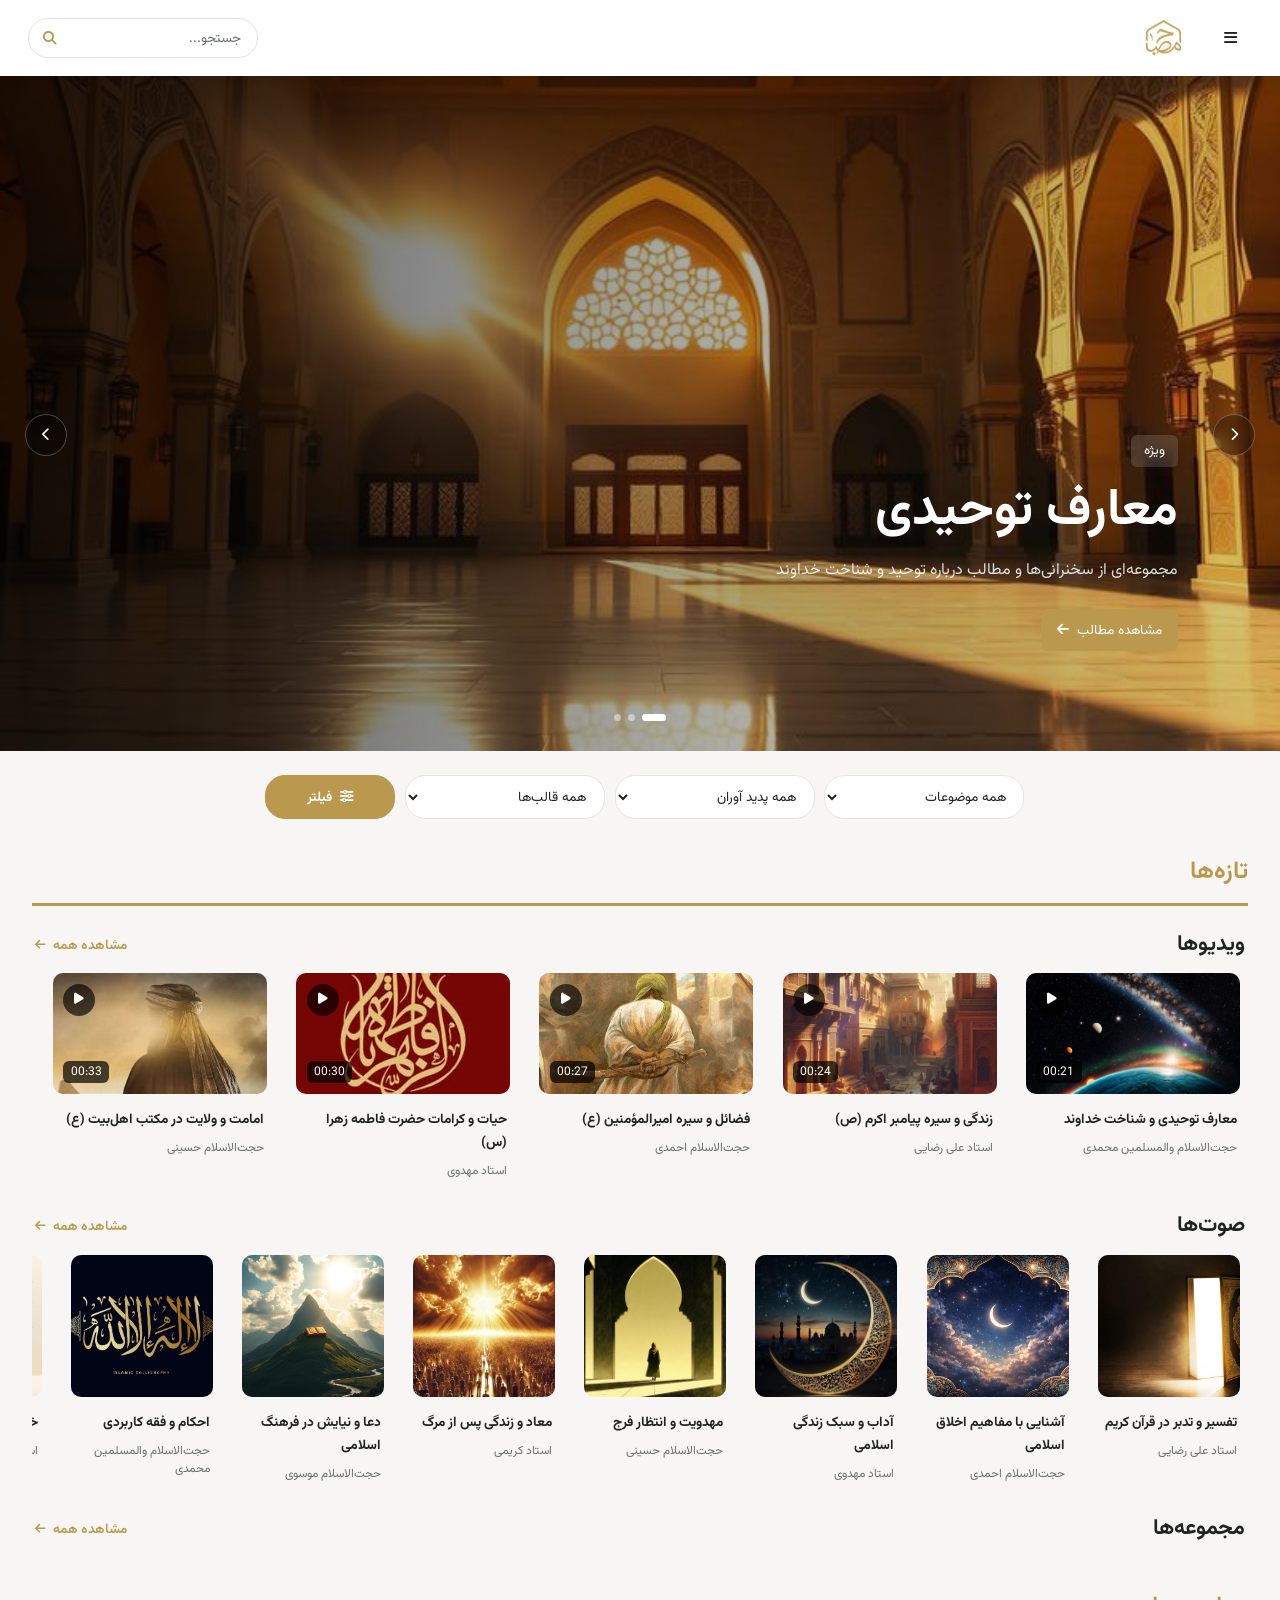
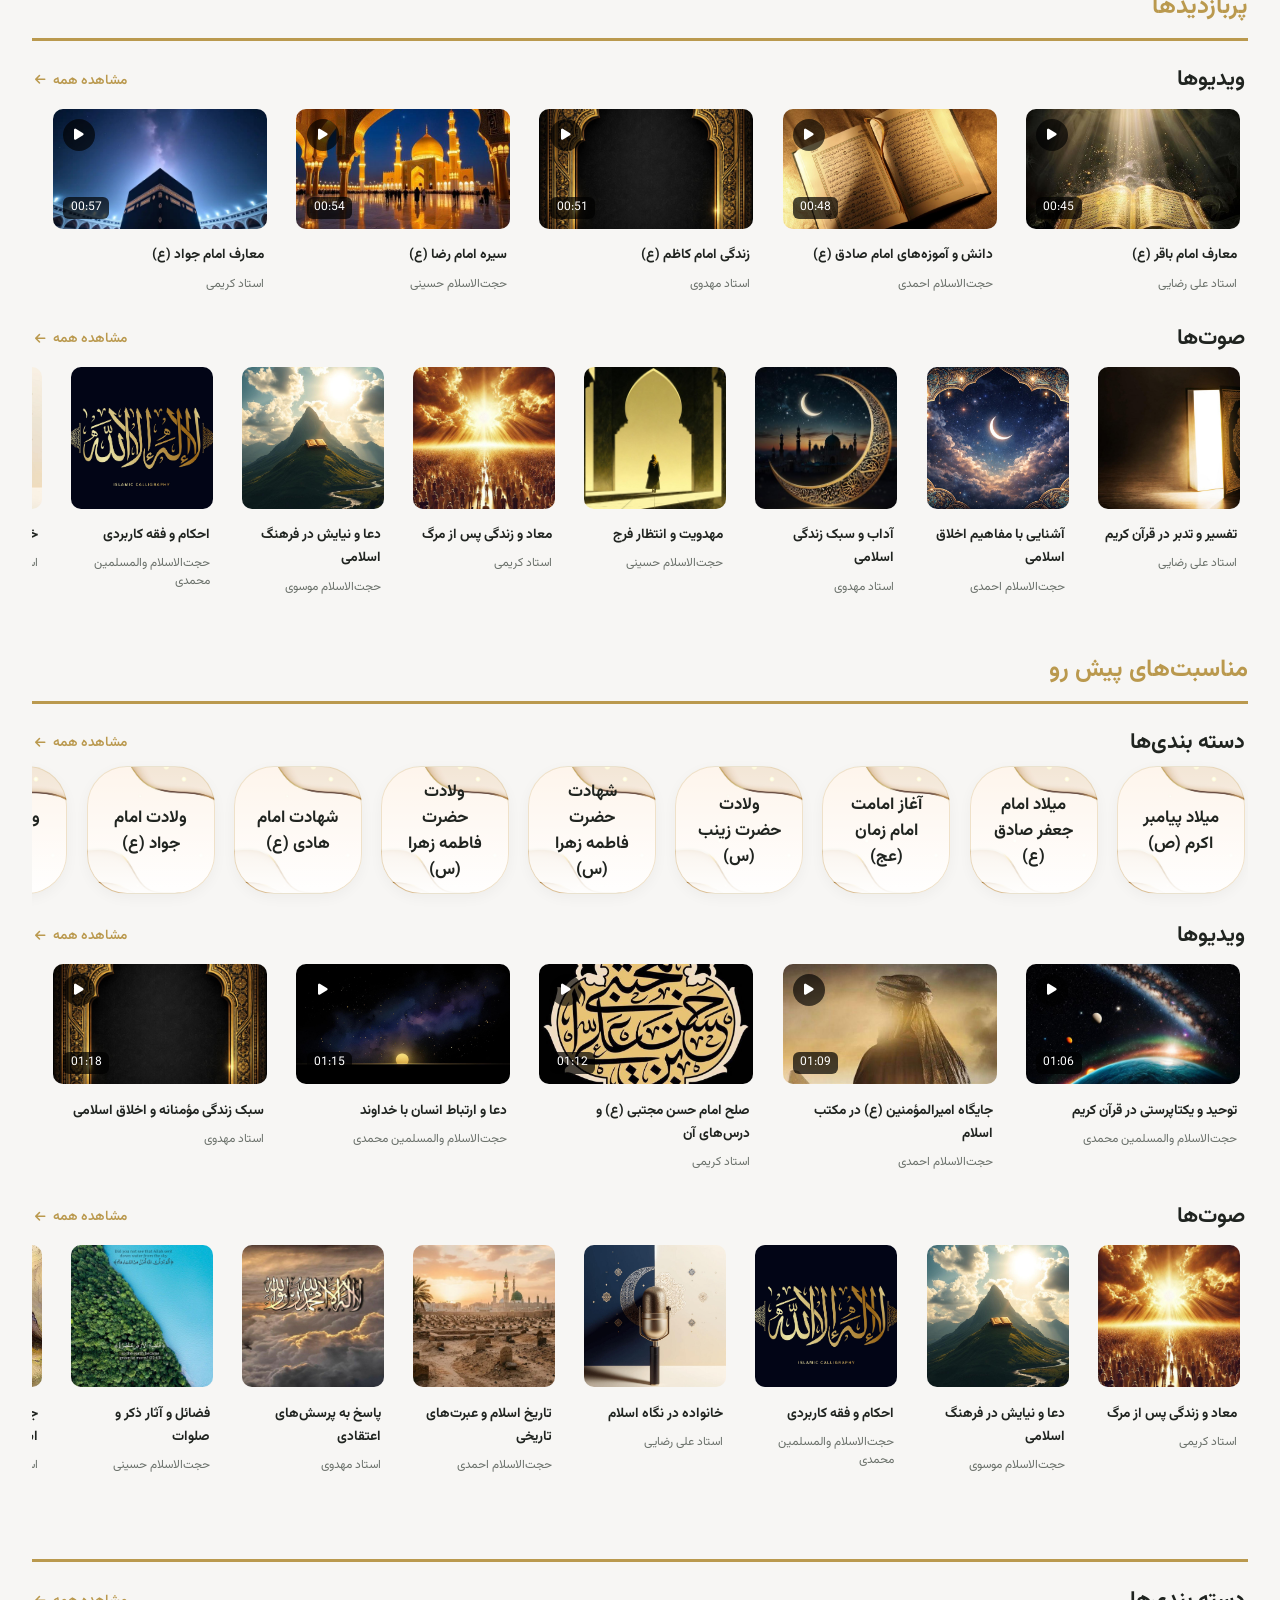
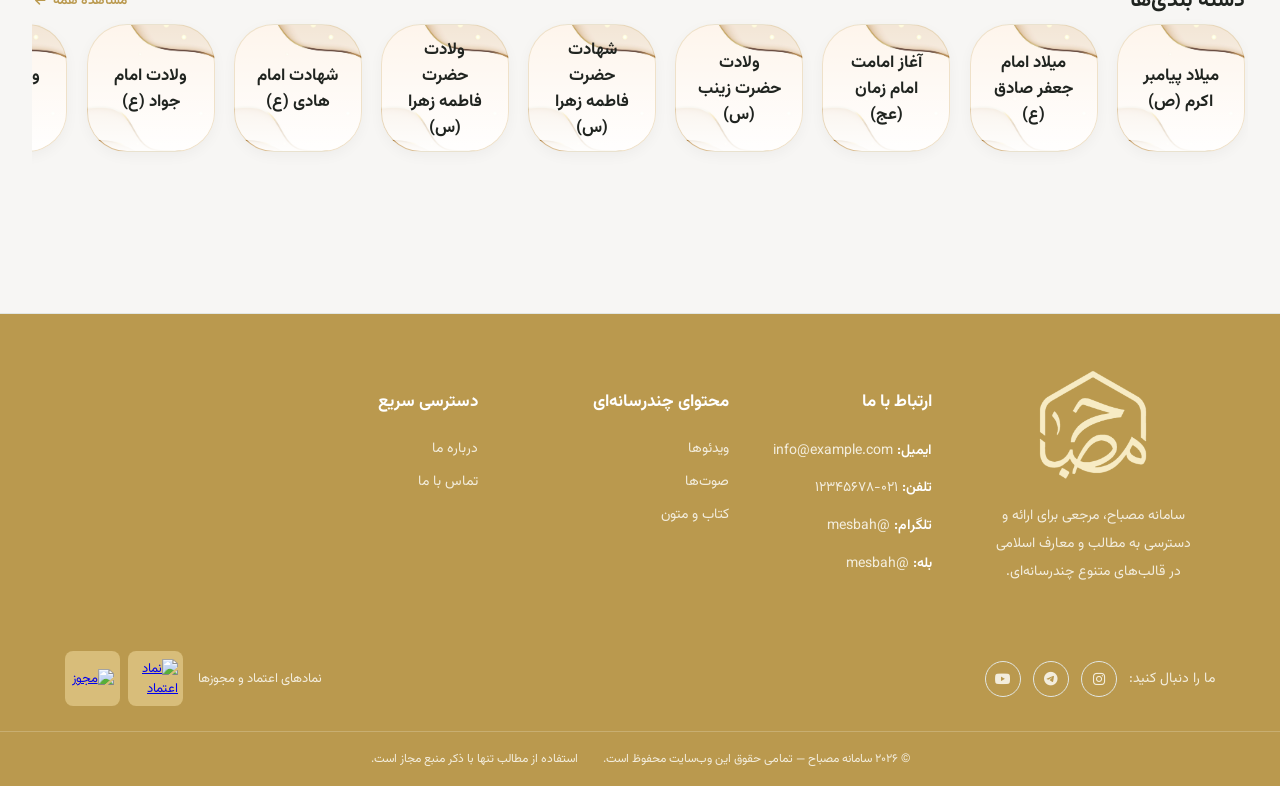
==== commit d6053cee: "add active filters" ====
--- a/index.html
+++ b/index.html
@@ -179,7 +179,7 @@
                     </h2>
 
                     <a
-                        href="results.html?type=newest-video"
+                        href="results.html?type=newest&format=video"
                         class="view-all"
                     >
                         مشاهده همه
@@ -209,7 +209,7 @@
                     </h2>
 
                     <a
-                        href="results.html?type=newest-audio"
+                        href="results.html?type=newest&format=audio"
                         class="view-all"
                     >
                         مشاهده همه
@@ -240,7 +240,7 @@
                     </h2>
 
                     <a
-                        href="results.html?type=newest-playlist"
+                        href="results.html?type=newest&format=playlist"
                         class="view-all"
                     >
                         مشاهده همه
@@ -279,7 +279,7 @@
                     </h2>
 
                     <a
-                        href="results.html?type=popular-video"
+                        href="results.html?type=popular&format=video"
                         class="view-all"
                     >
                         مشاهده همه
@@ -309,7 +309,7 @@
                     </h2>
 
                     <a
-                        href="results.html?type=popular-audio"
+                        href="results.html?type=popular&format=audio"
                         class="view-all"
                     >
                         مشاهده همه
@@ -378,7 +378,7 @@
                     </h2>
 
                     <a
-                        href="results.html?type=upcoming-video"
+                        href="results.html?type=upcoming&format=video"
                         class="view-all"
                     >
                         مشاهده همه
@@ -408,7 +408,7 @@
                     </h2>
 
                     <a
-                        href="results.html?type=upcoming-audio"
+                        href="results.html?type=upcoming&format=audio"
                         class="view-all"
                     >
                         مشاهده همه
